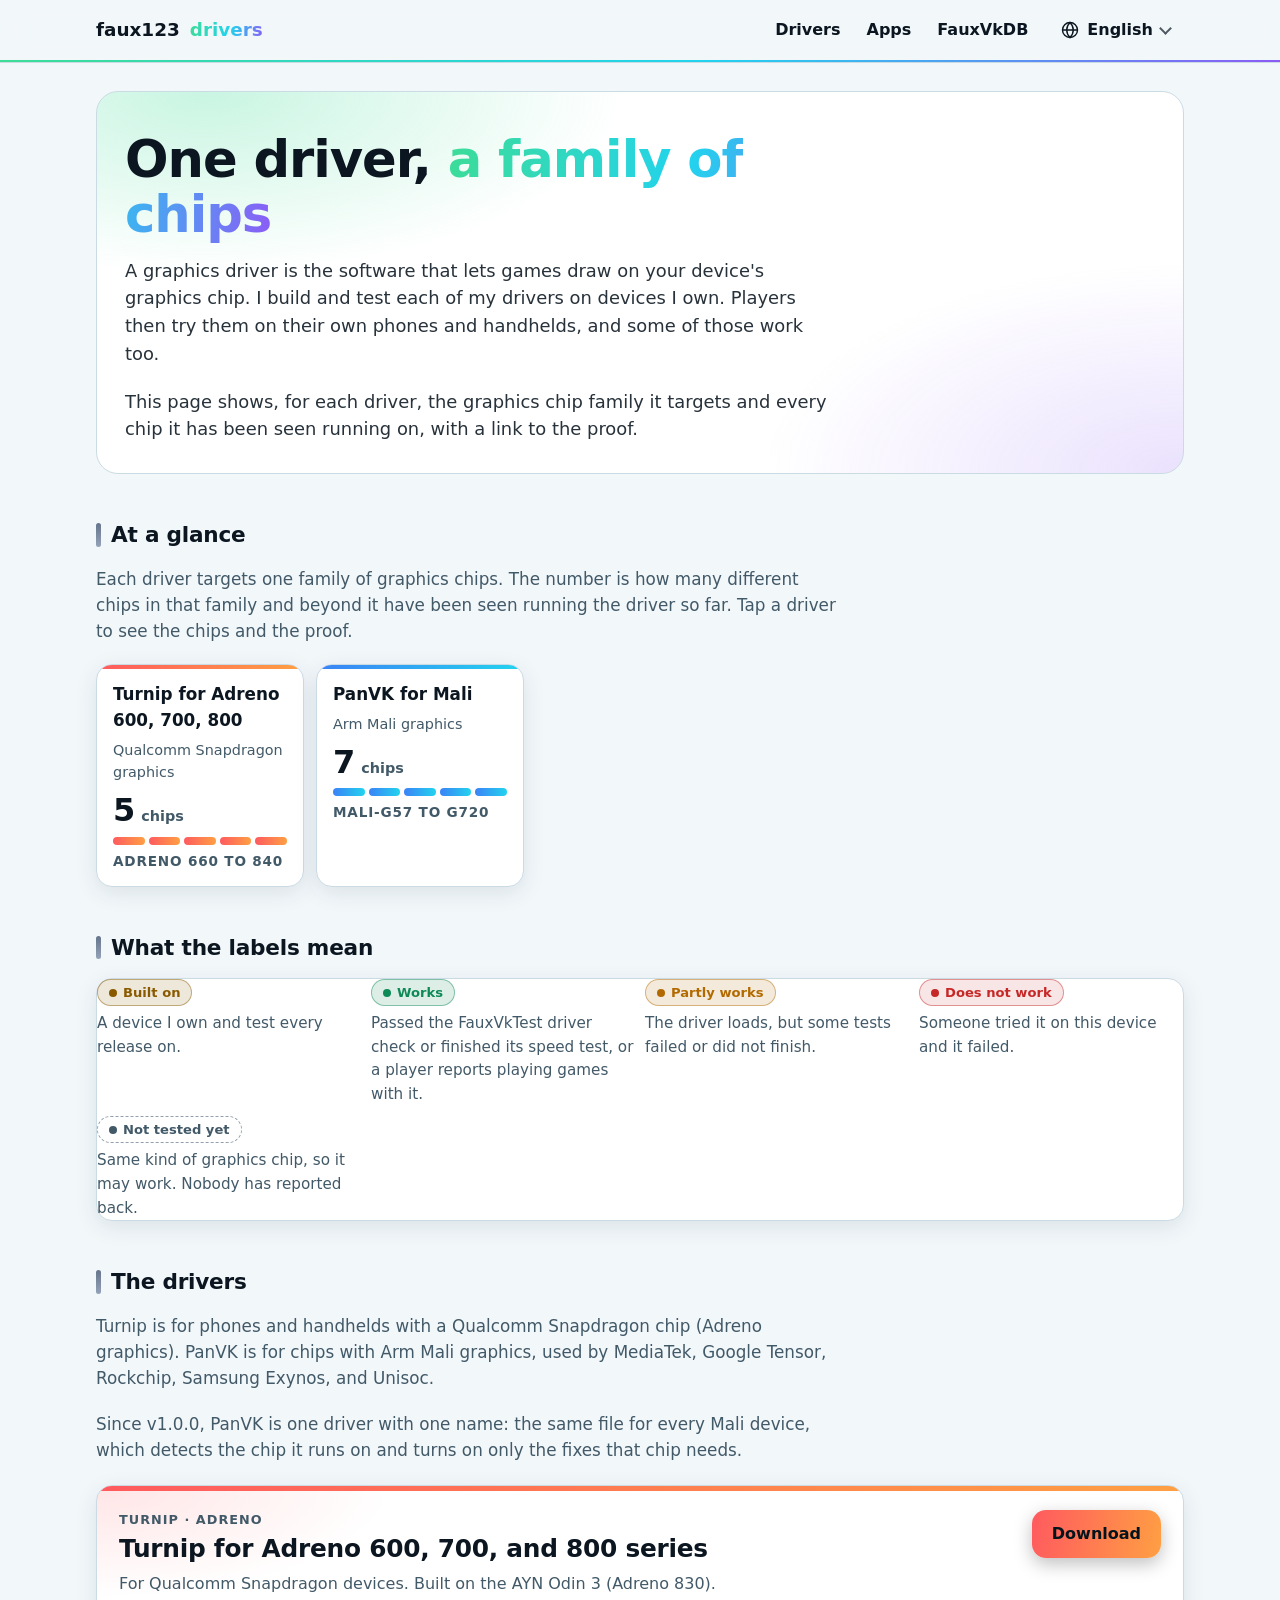
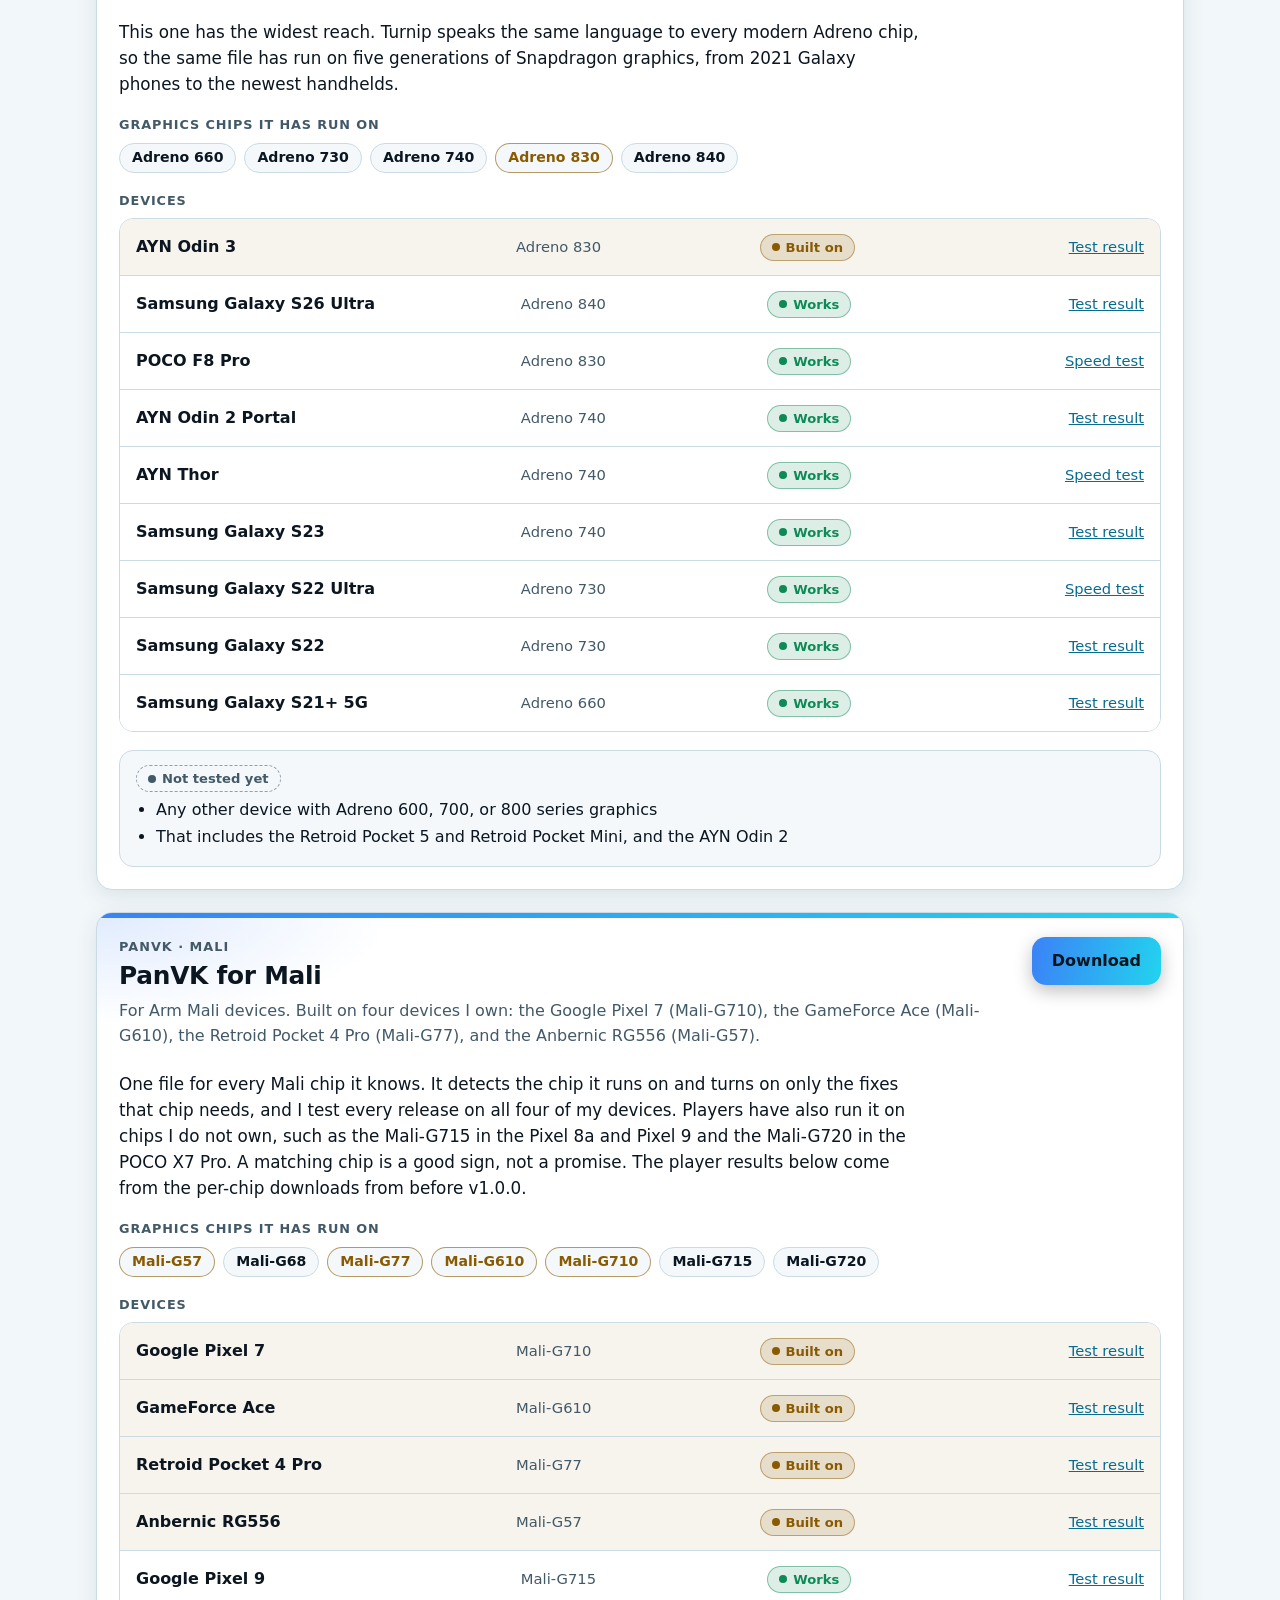
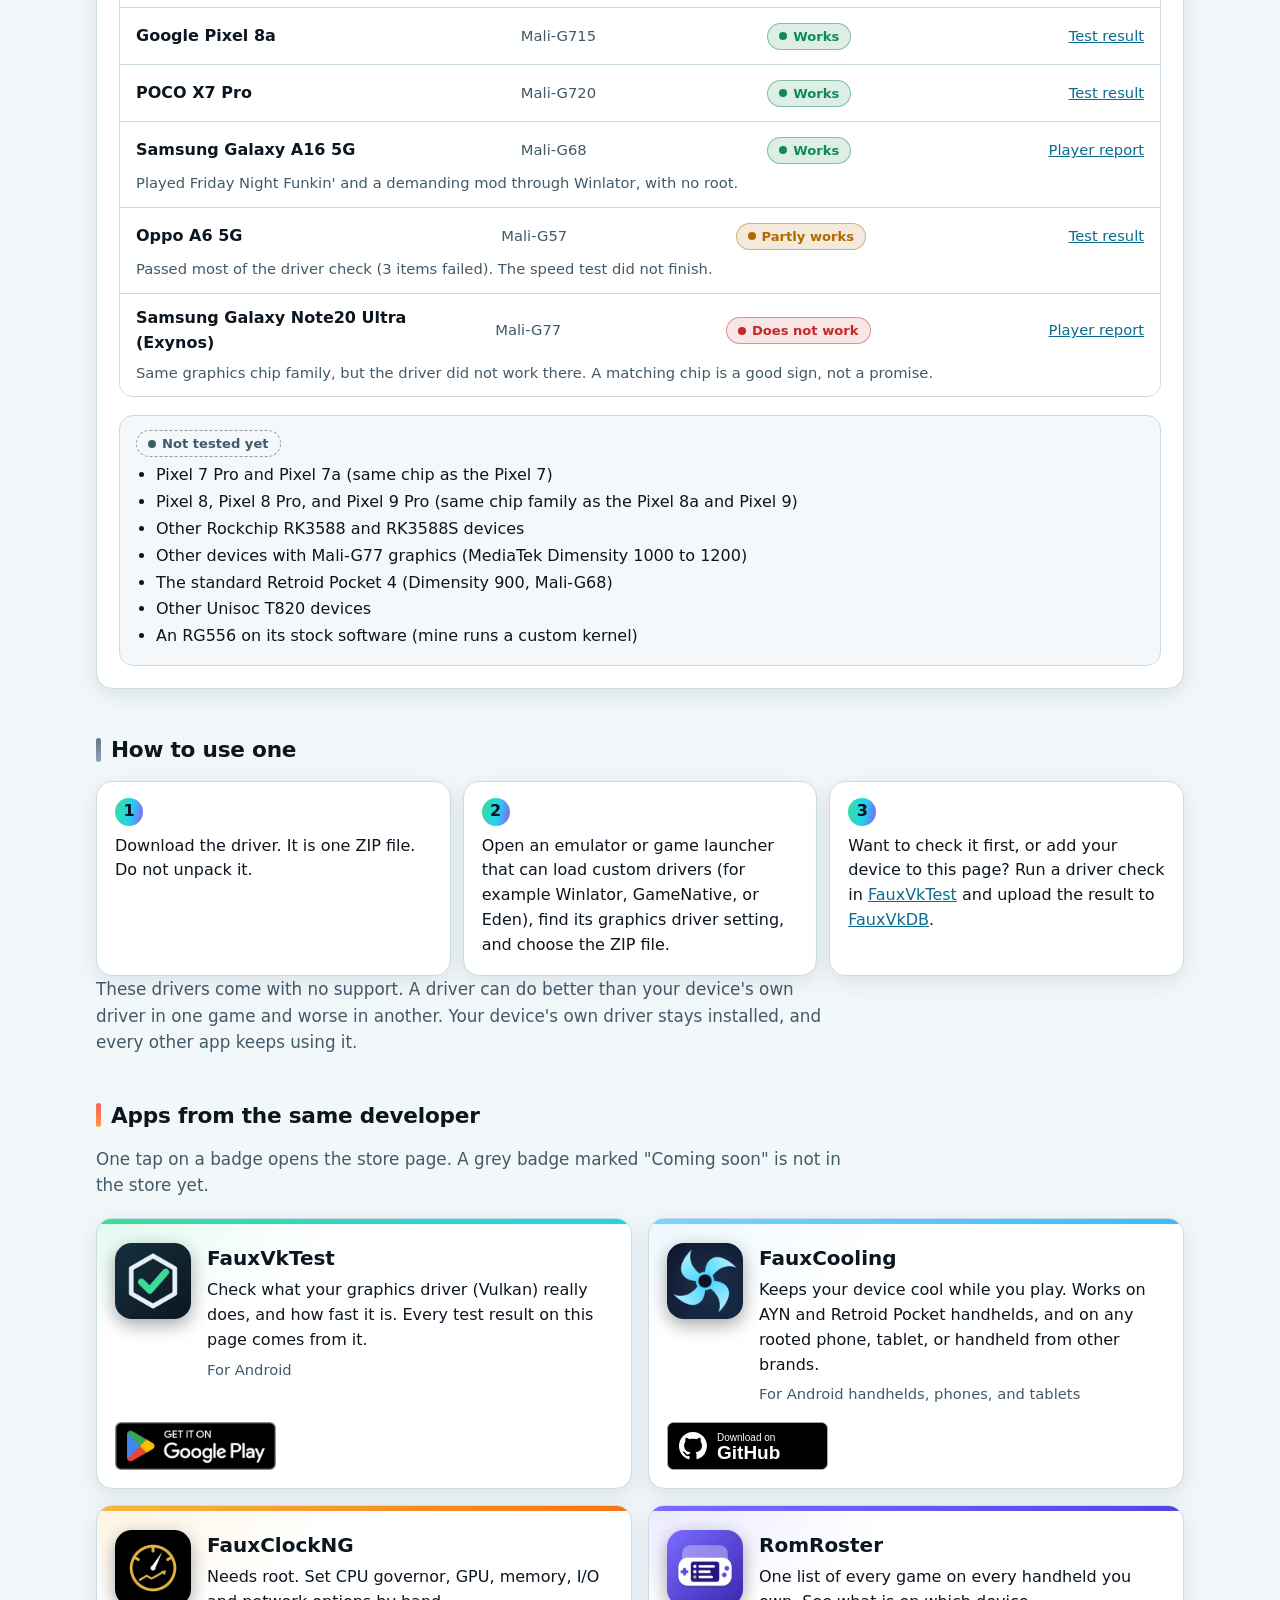
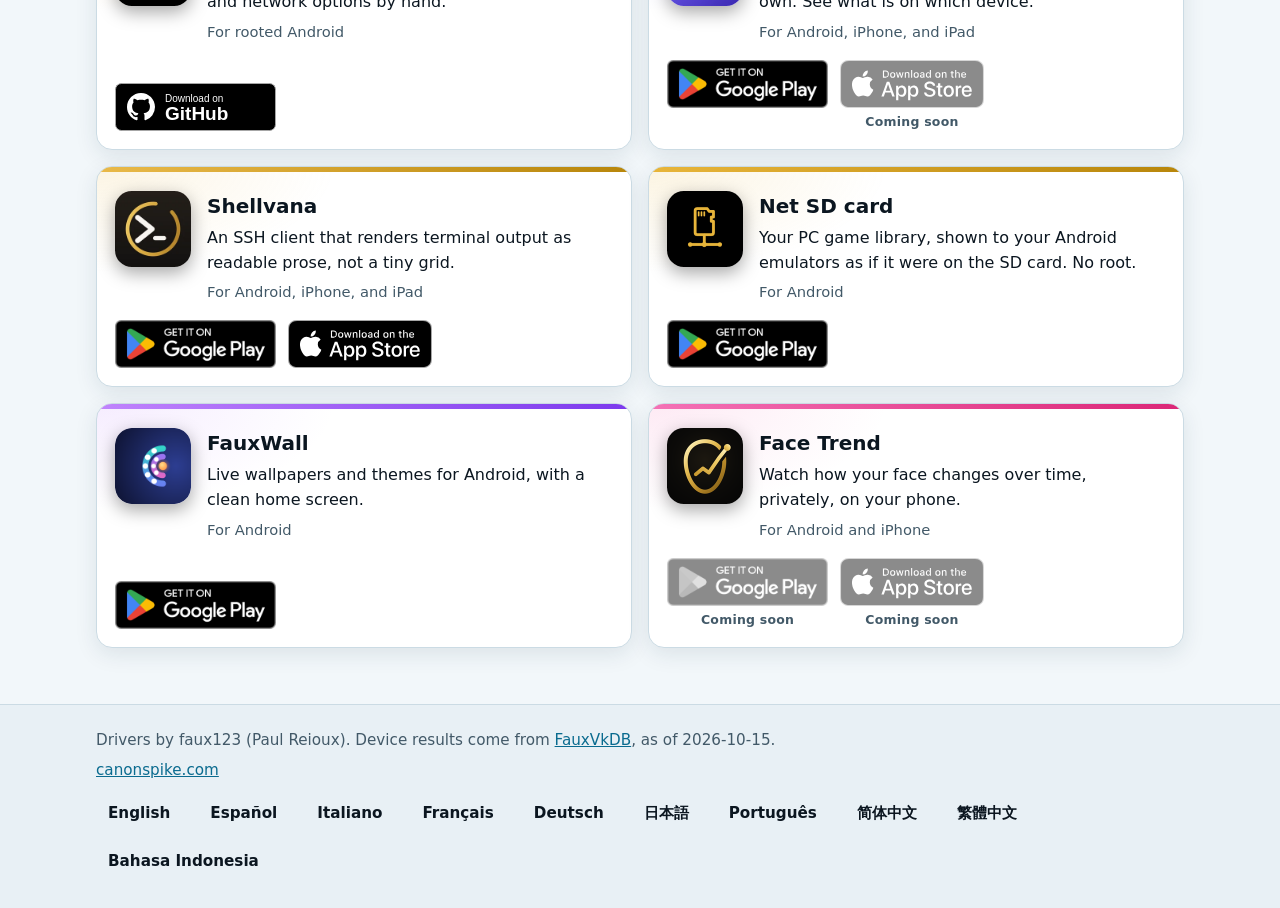
==== drivers/index.html @ 52f7a01d "drivers page: no version numbers in the page; tags come only from GitHub Paul asked for releases to " ====
<!doctype html>
<html lang="en">
<head>
<meta charset="utf-8">
<meta name="viewport" content="width=device-width, initial-scale=1">
<title>faux123 graphics drivers: which graphics chips each one runs on</title>
<meta name="description" content="Two custom Android graphics drivers by faux123 (Turnip for Adreno, PanVK for Mali). See which graphics chips each one targets, and every chip it has been seen running on.">
<meta name="theme-color" content="#0B1620">
<link rel="canonical" href="https://canonspike.com/drivers/">
<link rel="icon" href="/favicon.ico" sizes="48x48">
<link rel="icon" href="/images/favicon.svg" type="image/svg+xml">
<link rel="apple-touch-icon" href="/images/apple-touch-icon.png">
<link rel="stylesheet" href="/drivers/drivers.css">
<!-- i18n:alternates -->
<link rel="alternate" hreflang="en" href="https://canonspike.com/drivers/">
<link rel="alternate" hreflang="es" href="https://canonspike.com/drivers/es/">
<link rel="alternate" hreflang="it" href="https://canonspike.com/drivers/it/">
<link rel="alternate" hreflang="fr" href="https://canonspike.com/drivers/fr/">
<link rel="alternate" hreflang="de" href="https://canonspike.com/drivers/de/">
<link rel="alternate" hreflang="ja" href="https://canonspike.com/drivers/ja/">
<link rel="alternate" hreflang="pt-BR" href="https://canonspike.com/drivers/pt/">
<link rel="alternate" hreflang="zh-Hans" href="https://canonspike.com/drivers/zh-cn/">
<link rel="alternate" hreflang="zh-Hant" href="https://canonspike.com/drivers/zh-tw/">
<link rel="alternate" hreflang="id" href="https://canonspike.com/drivers/id/">
<link rel="alternate" hreflang="x-default" href="https://canonspike.com/drivers/">
<!-- /i18n:alternates -->
</head>
<body>
<header class="site"><div class="wrap">
<a class="brand" href="/drivers/">faux123 <b>drivers</b></a>
<nav aria-label="Main">
<a href="#drivers">Drivers</a>
<a href="#apps">Apps</a>
<a href="https://fauxvkdb.canonspike.com/">FauxVkDB</a>
</nav>
<!-- i18n:menu --><details class="langmenu" translate="no"><summary aria-label="Language: English"><svg viewBox="0 0 24 24" aria-hidden="true"><circle cx="12" cy="12" r="9"/><path d="M3 12h18M12 3c2.6 2.5 3.9 5.5 3.9 9s-1.3 6.5-3.9 9c-2.6-2.5-3.9-5.5-3.9-9s1.3-6.5 3.9-9z"/></svg><span lang="en">English</span></summary><ul><li><a href="/drivers/" hreflang="en" lang="en" aria-current="true">English</a></li><li><a href="/drivers/es/" hreflang="es" lang="es">Español</a></li><li><a href="/drivers/it/" hreflang="it" lang="it">Italiano</a></li><li><a href="/drivers/fr/" hreflang="fr" lang="fr">Français</a></li><li><a href="/drivers/de/" hreflang="de" lang="de">Deutsch</a></li><li><a href="/drivers/ja/" hreflang="ja" lang="ja">日本語</a></li><li><a href="/drivers/pt/" hreflang="pt-BR" lang="pt-BR">Português</a></li><li><a href="/drivers/zh-cn/" hreflang="zh-Hans" lang="zh-Hans">简体中文</a></li><li><a href="/drivers/zh-tw/" hreflang="zh-Hant" lang="zh-Hant">繁體中文</a></li><li><a href="/drivers/id/" hreflang="id" lang="id">Bahasa Indonesia</a></li></ul></details><!-- /i18n:menu --></div></header>

<main><div class="wrap">

<section class="hero">
<h1>One driver, <span class="grad">a family of chips</span></h1>
<p class="sub">A graphics driver is the software that lets games draw on your device's graphics chip. I build and test each of my drivers on devices I own. Players then try them on their own phones and handhelds, and some of those work too.</p>
<p class="sub">This page shows, for each driver, the graphics chip family it targets and every chip it has been seen running on, with a link to the proof.</p>
</section>

<h2 id="glance">At a glance</h2>
<p class="sub">Each driver targets one family of graphics chips. The number is how many different chips in that family and beyond it have been seen running the driver so far. Tap a driver to see the chips and the proof.</p>
<div class="glance">
<a class="card fam-adreno" href="#turnip"><span class="name">Turnip for Adreno 600, 700, 800</span><span class="home">Qualcomm Snapdragon graphics</span>
<span class="count">5<small>chips</small></span><span class="reach" aria-hidden="true"><i class="on"></i><i class="on"></i><i class="on"></i><i class="on"></i><i class="on"></i></span><span class="word">Adreno 660 to 840</span></a>
<a class="card fam-mali" href="#panvk"><span class="name">PanVK for Mali</span><span class="home">Arm Mali graphics</span>
<span class="count">7<small>chips</small></span><span class="reach" aria-hidden="true"><i class="on"></i><i class="on"></i><i class="on"></i><i class="on"></i><i class="on"></i></span><span class="word">Mali-G57 to G720</span></a>
</div>

<h2 id="badges">What the labels mean</h2>
<ul class="legend card">
<li><span class="badge b-home">Built on</span><p>A device I own and test every release on.</p></li>
<li><span class="badge b-ok">Works</span><p>Passed the FauxVkTest driver check or finished its speed test, or a player reports playing games with it.</p></li>
<li><span class="badge b-part">Partly works</span><p>The driver loads, but some tests failed or did not finish.</p></li>
<li><span class="badge b-no">Does not work</span><p>Someone tried it on this device and it failed.</p></li>
<li><span class="badge b-try">Not tested yet</span><p>Same kind of graphics chip, so it may work. Nobody has reported back.</p></li>
</ul>

<h2 id="drivers">The drivers</h2>
<p class="sub">Turnip is for phones and handhelds with a Qualcomm Snapdragon chip (Adreno graphics). PanVK is for chips with Arm Mali graphics, used by MediaTek, Google Tensor, Rockchip, Samsung Exynos, and Unisoc.</p>
<p class="sub">Since v1.0.0, PanVK is one driver with one name: the same file for every Mali device, which detects the chip it runs on and turns on only the fixes that chip needs.</p>

<!-- TURNIP -->
<article class="card driver fam-adreno" id="turnip">
<div class="dhead"><div class="who"><p class="kicker">Turnip · Adreno</p><h2>Turnip for Adreno 600, 700, and 800 series</h2>
<p>For Qualcomm Snapdragon devices. Built on the AYN Odin 3 (Adreno 830).</p></div>
<div class="get"><a class="btn" href="https://github.com/faux123/turnip-faux123-driver/releases" rel="noopener">Download</a><span class="ver" hidden>Latest public release <span class="tag" translate="no"></span></span></div></div>
<div class="dbody">
<p class="say">This one has the widest reach. Turnip speaks the same language to every modern Adreno chip, so the same file has run on five generations of Snapdragon graphics, from 2021 Galaxy phones to the newest handhelds.</p>
<div><p class="label">Graphics chips it has run on</p>
<div class="chips" translate="no"><span class="gpu">Adreno 660</span><span class="gpu">Adreno 730</span><span class="gpu">Adreno 740</span><span class="gpu home">Adreno 830</span><span class="gpu">Adreno 840</span></div></div>
<div><p class="label">Devices</p><ul class="devs">
<li class="is-home"><span class="dev" translate="no">AYN Odin 3</span><span class="chip-name" translate="no">Adreno 830</span><span class="badge b-home">Built on</span><span class="src"><a href="https://fauxvkdb.canonspike.com/report/4">Test result</a></span></li>
<li><span class="dev" translate="no">Samsung Galaxy S26 Ultra</span><span class="chip-name" translate="no">Adreno 840</span><span class="badge b-ok">Works</span><span class="src"><a href="https://fauxvkdb.canonspike.com/report/604">Test result</a></span></li>
<li><span class="dev" translate="no">POCO F8 Pro</span><span class="chip-name" translate="no">Adreno 830</span><span class="badge b-ok">Works</span><span class="src"><a href="https://fauxvkdb.canonspike.com/report/641">Speed test</a></span></li>
<li><span class="dev" translate="no">AYN Odin 2 Portal</span><span class="chip-name" translate="no">Adreno 740</span><span class="badge b-ok">Works</span><span class="src"><a href="https://fauxvkdb.canonspike.com/report/235">Test result</a></span></li>
<li><span class="dev" translate="no">AYN Thor</span><span class="chip-name" translate="no">Adreno 740</span><span class="badge b-ok">Works</span><span class="src"><a href="https://fauxvkdb.canonspike.com/report/102">Speed test</a></span></li>
<li><span class="dev" translate="no">Samsung Galaxy S23</span><span class="chip-name" translate="no">Adreno 740</span><span class="badge b-ok">Works</span><span class="src"><a href="https://fauxvkdb.canonspike.com/report/32">Test result</a></span></li>
<li><span class="dev" translate="no">Samsung Galaxy S22 Ultra</span><span class="chip-name" translate="no">Adreno 730</span><span class="badge b-ok">Works</span><span class="src"><a href="https://fauxvkdb.canonspike.com/report/459">Speed test</a></span></li>
<li><span class="dev" translate="no">Samsung Galaxy S22</span><span class="chip-name" translate="no">Adreno 730</span><span class="badge b-ok">Works</span><span class="src"><a href="https://fauxvkdb.canonspike.com/report/47">Test result</a></span></li>
<li><span class="dev" translate="no">Samsung Galaxy S21+ 5G</span><span class="chip-name" translate="no">Adreno 660</span><span class="badge b-ok">Works</span><span class="src"><a href="https://fauxvkdb.canonspike.com/report/30">Test result</a></span></li>
</ul></div>
<div class="try"><div><span class="badge b-try">Not tested yet</span><ul><li>Any other device with Adreno 600, 700, or 800 series graphics</li><li>That includes the Retroid Pocket 5 and Retroid Pocket Mini, and the AYN Odin 2</li></ul></div></div>
</div></article>

<!-- PANVK -->
<article class="card driver fam-mali" id="panvk"><span id="pixel7"></span><span id="ace"></span><span id="rp4pro"></span><span id="rg556"></span>
<div class="dhead"><div class="who"><p class="kicker">PanVK · Mali</p><h2>PanVK for Mali</h2>
<p>For Arm Mali devices. Built on four devices I own: the Google Pixel 7 (Mali-G710), the GameForce Ace (Mali-G610), the Retroid Pocket 4 Pro (Mali-G77), and the Anbernic RG556 (Mali-G57).</p></div>
<div class="get"><a class="btn" href="https://github.com/faux123/panvk-faux123-driver-ace/releases" rel="noopener">Download</a><span class="ver" hidden>Latest public release <span class="tag" translate="no"></span></span></div></div>
<div class="dbody">
<p class="say">One file for every Mali chip it knows. It detects the chip it runs on and turns on only the fixes that chip needs, and I test every release on all four of my devices. Players have also run it on chips I do not own, such as the Mali-G715 in the Pixel 8a and Pixel 9 and the Mali-G720 in the POCO X7 Pro. A matching chip is a good sign, not a promise. The player results below come from the per-chip downloads from before v1.0.0.</p>
<div><p class="label">Graphics chips it has run on</p>
<div class="chips" translate="no"><span class="gpu home">Mali-G57</span><span class="gpu">Mali-G68</span><span class="gpu home">Mali-G77</span><span class="gpu home">Mali-G610</span><span class="gpu home">Mali-G710</span><span class="gpu">Mali-G715</span><span class="gpu">Mali-G720</span></div></div>
<div><p class="label">Devices</p><ul class="devs">
<li class="is-home"><span class="dev" translate="no">Google Pixel 7</span><span class="chip-name" translate="no">Mali-G710</span><span class="badge b-home">Built on</span><span class="src"><a href="https://fauxvkdb.canonspike.com/report/1060">Test result</a></span></li>
<li class="is-home"><span class="dev" translate="no">GameForce Ace</span><span class="chip-name" translate="no">Mali-G610</span><span class="badge b-home">Built on</span><span class="src"><a href="https://fauxvkdb.canonspike.com/report/1059">Test result</a></span></li>
<li class="is-home"><span class="dev" translate="no">Retroid Pocket 4 Pro</span><span class="chip-name" translate="no">Mali-G77</span><span class="badge b-home">Built on</span><span class="src"><a href="https://fauxvkdb.canonspike.com/report/1061">Test result</a></span></li>
<li class="is-home"><span class="dev" translate="no">Anbernic RG556</span><span class="chip-name" translate="no">Mali-G57</span><span class="badge b-home">Built on</span><span class="src"><a href="https://fauxvkdb.canonspike.com/report/1062">Test result</a></span></li>
<li><span class="dev" translate="no">Google Pixel 9</span><span class="chip-name" translate="no">Mali-G715</span><span class="badge b-ok">Works</span><span class="src"><a href="https://fauxvkdb.canonspike.com/report/744">Test result</a></span></li>
<li><span class="dev" translate="no">Google Pixel 8a</span><span class="chip-name" translate="no">Mali-G715</span><span class="badge b-ok">Works</span><span class="src"><a href="https://fauxvkdb.canonspike.com/report/560">Test result</a></span></li>
<li><span class="dev" translate="no">POCO X7 Pro</span><span class="chip-name" translate="no">Mali-G720</span><span class="badge b-ok">Works</span><span class="src"><a href="https://fauxvkdb.canonspike.com/report/227">Test result</a></span></li>
<li><span class="dev" translate="no">Samsung Galaxy A16 5G</span><span class="chip-name" translate="no">Mali-G68</span><span class="badge b-ok">Works</span><span class="src"><a href="https://github.com/faux123/panvk-faux123-driver-rg556/issues/1" rel="noopener">Player report</a></span>
<p class="note">Played Friday Night Funkin' and a demanding mod through Winlator, with no root.</p></li>
<li><span class="dev" translate="no">Oppo A6 5G</span><span class="chip-name" translate="no">Mali-G57</span><span class="badge b-part">Partly works</span><span class="src"><a href="https://fauxvkdb.canonspike.com/report/542">Test result</a></span>
<p class="note">Passed most of the driver check (3 items failed). The speed test did not finish.</p></li>
<li><span class="dev" translate="no">Samsung Galaxy Note20 Ultra (Exynos)</span><span class="chip-name" translate="no">Mali-G77</span><span class="badge b-no">Does not work</span><span class="src"><a href="https://www.reddit.com/r/EmulationOnAndroid/comments/1wznv0c/mali_custom_drivers_for_rp4_pro_rg556_and/pefm2ov/" rel="noopener">Player report</a></span>
<p class="note">Same graphics chip family, but the driver did not work there. A matching chip is a good sign, not a promise.</p></li>
</ul></div>
<div class="try"><div><span class="badge b-try">Not tested yet</span><ul><li>Pixel 7 Pro and Pixel 7a (same chip as the Pixel 7)</li><li>Pixel 8, Pixel 8 Pro, and Pixel 9 Pro (same chip family as the Pixel 8a and Pixel 9)</li><li>Other Rockchip RK3588 and RK3588S devices</li><li>Other devices with Mali-G77 graphics (MediaTek Dimensity 1000 to 1200)</li><li>The standard Retroid Pocket 4 (Dimensity 900, Mali-G68)</li><li>Other Unisoc T820 devices</li><li>An RG556 on its stock software (mine runs a custom kernel)</li></ul></div></div>
</div></article>

<h2 id="how">How to use one</h2>
<ol class="steps">
<li class="card"><p>Download the driver. It is one ZIP file. Do not unpack it.</p></li>
<li class="card"><p>Open an emulator or game launcher that can load custom drivers (for example Winlator, GameNative, or Eden), find its graphics driver setting, and choose the ZIP file.</p></li>
<li class="card"><p>Want to check it first, or add your device to this page? Run a driver check in <a href="https://play.google.com/store/apps/details?id=com.faux.vktest" rel="noopener">FauxVkTest</a> and upload the result to <a href="https://fauxvkdb.canonspike.com/">FauxVkDB</a>.</p></li>
</ol>
<p class="sub">These drivers come with no support. A driver can do better than your device's own driver in one game and worse in another. Your device's own driver stays installed, and every other app keeps using it.</p>

<section id="apps" class="fam-adreno">
<h2>Apps from the same developer</h2>
<p class="sub">One tap on a badge opens the store page. A grey badge marked "Coming soon" is not in the store yet.</p>
<div class="grid appgrid">
<div class="card appcard acc-vktest">
<a class="appicon" href="https://play.google.com/store/apps/details?id=com.faux.vktest" rel="noopener"><img src="/drivers/img/fauxvktest.webp" width="76" height="76" alt="FauxVkTest on Google Play" loading="lazy"></a>
<div class="appbody"><h3><a class="cardlink" href="https://fauxvkdb.canonspike.com/" rel="noopener">FauxVkTest</a></h3><p>Check what your graphics driver (Vulkan) really does, and how fast it is. Every test result on this page comes from it.</p><p class="meta">For Android</p></div>
<p class="appstores"><a href="https://play.google.com/store/apps/details?id=com.faux.vktest" rel="noopener"><img src="/drivers/img/google-play.webp" width="161" height="48" alt="Get it on Google Play: FauxVkTest" loading="lazy"></a></p>
</div>
<div class="card appcard acc-cooling">
<a class="appicon" href="https://github.com/faux123/fauxcooling-public/releases/latest" rel="noopener"><img src="/drivers/img/fauxcooling.webp" width="76" height="76" alt="FauxCooling on GitHub" loading="lazy"></a>
<div class="appbody"><h3><a class="cardlink" href="https://fauxcooling.canonspike.com/" rel="noopener">FauxCooling</a></h3><p>Keeps your device cool while you play. Works on AYN and Retroid Pocket handhelds, and on any rooted phone, tablet, or handheld from other brands.</p><p class="meta">For Android handhelds, phones, and tablets</p></div>
<p class="appstores"><a href="https://github.com/faux123/fauxcooling-public/releases/latest" rel="noopener"><img src="/drivers/img/github.svg" width="161" height="48" alt="Download on GitHub: FauxCooling" loading="lazy"></a></p>
</div>
<div class="card appcard acc-clock">
<a class="appicon" href="https://github.com/faux123/fauxclock-public/releases/latest" rel="noopener"><img src="/drivers/img/fauxclockng.webp" width="76" height="76" alt="FauxClockNG on GitHub" loading="lazy"></a>
<div class="appbody"><h3><a class="cardlink" href="https://fauxclockng.canonspike.com/" rel="noopener">FauxClockNG</a></h3><p>Needs root. Set CPU governor, GPU, memory, I/O and network options by hand.</p><p class="meta">For rooted Android</p></div>
<p class="appstores"><a href="https://github.com/faux123/fauxclock-public/releases/latest" rel="noopener"><img src="/drivers/img/github.svg" width="161" height="48" alt="Download on GitHub: FauxClockNG" loading="lazy"></a></p>
</div>
<div class="card appcard acc-roster">
<span class="appicon"><img src="/drivers/img/romroster.webp" width="76" height="76" alt="" loading="lazy"></span>
<div class="appbody"><h3><a class="cardlink" href="https://romroster.canonspike.com/" rel="noopener">RomRoster</a></h3><p>One list of every game on every handheld you own. See what is on which device.</p><p class="meta">For Android, iPhone, and iPad</p></div>
<p class="appstores"><a href="https://play.google.com/store/apps/details?id=com.faux123.romroster" rel="noopener"><img src="/drivers/img/google-play.webp" width="161" height="48" alt="Get it on Google Play: RomRoster" loading="lazy"></a><span class="soonbadge"><img src="/drivers/img/app-store.svg" width="144" height="48" alt="Coming soon to the App Store: RomRoster" loading="lazy"><span>Coming soon</span></span></p>
</div>
<div class="card appcard acc-shell">
<span class="appicon"><img src="/drivers/img/shellvana.webp" width="76" height="76" alt="" loading="lazy"></span>
<div class="appbody"><h3><a class="cardlink" href="https://shellvana.com/" rel="noopener">Shellvana</a></h3><p>An SSH client that renders terminal output as readable prose, not a tiny grid.</p><p class="meta">For Android, iPhone, and iPad</p></div>
<p class="appstores"><a href="https://play.google.com/store/apps/details?id=com.faux123.shellvana" rel="noopener"><img src="/drivers/img/google-play.webp" width="161" height="48" alt="Get it on Google Play: Shellvana" loading="lazy"></a><a href="https://apps.apple.com/app/shellvana/id6803716803" rel="noopener"><img src="/drivers/img/app-store.svg" width="144" height="48" alt="Download on the App Store: Shellvana" loading="lazy"></a></p>
</div>
<div class="card appcard acc-netsd">
<a class="appicon" href="https://play.google.com/store/apps/details?id=com.faux.netsd" rel="noopener"><img src="/drivers/img/netsd.png" width="76" height="76" alt="Net SD card on Google Play" loading="lazy"></a>
<div class="appbody"><h3><a class="cardlink" href="https://netsd.canonspike.com/" rel="noopener">Net SD card</a></h3><p>Your PC game library, shown to your Android emulators as if it were on the SD card. No root.</p><p class="meta">For Android</p></div>
<p class="appstores"><a href="https://play.google.com/store/apps/details?id=com.faux.netsd" rel="noopener"><img src="/drivers/img/google-play.webp" width="161" height="48" alt="Get it on Google Play: Net SD card" loading="lazy"></a></p>
</div>
<div class="card appcard acc-wall">
<a class="appicon" href="https://play.google.com/store/apps/details?id=com.faux.fauxwall" rel="noopener"><img src="/drivers/img/fauxwall.png" width="76" height="76" alt="FauxWall on Google Play" loading="lazy"></a>
<div class="appbody"><h3><a class="cardlink" href="https://fauxwall.canonspike.com/" rel="noopener">FauxWall</a></h3><p>Live wallpapers and themes for Android, with a clean home screen.</p><p class="meta">For Android</p></div>
<p class="appstores"><a href="https://play.google.com/store/apps/details?id=com.faux.fauxwall" rel="noopener"><img src="/drivers/img/google-play.webp" width="161" height="48" alt="Get it on Google Play: FauxWall" loading="lazy"></a></p>
</div>
<div class="card appcard acc-face">
<span class="appicon"><img src="/drivers/img/facetrend.png" width="76" height="76" alt="" loading="lazy"></span>
<div class="appbody"><h3>Face Trend</h3><p>Watch how your face changes over time, privately, on your phone.</p><p class="meta">For Android and iPhone</p></div>
<p class="appstores"><span class="soonbadge"><img src="/drivers/img/google-play.webp" width="161" height="48" alt="Coming soon to Google Play: Face Trend" loading="lazy"><span>Coming soon</span></span><span class="soonbadge"><img src="/drivers/img/app-store.svg" width="144" height="48" alt="Coming soon to the App Store: Face Trend" loading="lazy"><span>Coming soon</span></span></p>
</div></div>
</section>

</div></main>

<footer class="site"><div class="wrap">
<p>Drivers by faux123 (Paul Reioux). Device results come from <a href="https://fauxvkdb.canonspike.com/">FauxVkDB</a>, as of 2026-10-15.</p>
<p><a href="/">canonspike.com</a></p>
<!-- i18n:languages --><nav class="langs" translate="no" aria-label="Languages"><a href="/drivers/" lang="en" aria-current="true">English</a><a href="/drivers/es/" lang="es">Español</a><a href="/drivers/it/" lang="it">Italiano</a><a href="/drivers/fr/" lang="fr">Français</a><a href="/drivers/de/" lang="de">Deutsch</a><a href="/drivers/ja/" lang="ja">日本語</a><a href="/drivers/pt/" lang="pt-BR">Português</a><a href="/drivers/zh-cn/" lang="zh-Hans">简体中文</a><a href="/drivers/zh-tw/" lang="zh-Hant">繁體中文</a><a href="/drivers/id/" lang="id">Bahasa Indonesia</a></nav><!-- /i18n:languages --></div></footer>
<script src="/drivers/releases.js" defer></script>
</body>
</html>
---- drivers/drivers.css ----
/* Driver range page. Colors, cards, headings, and app cards follow FauxVkDB's site.css
   (fauxvkdb app/static/site.css) so the two sites read as one family.
   The site CSP has no 'unsafe-inline', so per-card accents are classes, never style attributes. */
:root{color-scheme:dark;
--bg:#0B1620;--bg2:#0F1E2B;--card:#13242F;--card2:#192E3C;--line:#26414f;--text:#EAF3F7;--muted:#A3B8C4;--link:#4FE3A6;
--g1:#3DDC97;--g2:#22D3EE;--g3:#8B5CF6;--grad:linear-gradient(100deg,#3DDC97,#22D3EE 55%,#8B5CF6);--on-grad:#04141c;
--ok:#3DDC97;--part:#FFB938;--no:#FF6B6B;--none:#6F8796;--gold:#FFC93C;
--shadow:0 8px 28px rgba(0,0,0,.35);
--hero-a:rgba(61,220,151,.16);--hero-b:rgba(139,92,246,.20);
--sans:system-ui,-apple-system,"Segoe UI",Roboto,sans-serif;
--a1:#64748B;--a2:#94A3B8}
@media (prefers-color-scheme:light){:root{color-scheme:light;
--bg:#F2F7FA;--bg2:#E8F0F5;--card:#FFFFFF;--card2:#F4F8FB;--line:#cbdbe4;--text:#0B1620;--muted:#425968;--link:#0A6B8F;
--ok:#0E8A57;--part:#B26A00;--no:#C62828;--none:#64798A;--gold:#8A5A00;
--shadow:0 6px 22px rgba(20,50,70,.10);--hero-a:rgba(61,220,151,.28);--hero-b:rgba(139,92,246,.18)}}
.fam-adreno{--a1:#FF5A5F;--a2:#FF9F43}.fam-mali{--a1:#3B82F6;--a2:#22D3EE}
.acc-vktest{--a1:#3DDC97;--a2:#22D3EE}.acc-cooling{--a1:#7DD3FC;--a2:#38BDF8}.acc-clock{--a1:#F5B83D;--a2:#F97316}
.acc-roster{--a1:#7C6CFF;--a2:#4F46E5}.acc-shell{--a1:#E9B949;--a2:#B8860B}
.acc-netsd{--a1:#E8B53A;--a2:#B8860B}.acc-wall{--a1:#C084FC;--a2:#7C3AED}.acc-face{--a1:#F472B6;--a2:#DB2777}

*{box-sizing:border-box}
html{-webkit-text-size-adjust:100%;scroll-behavior:smooth}
body{margin:0;background:var(--bg);color:var(--text);font:16px/1.55 var(--sans);overflow-wrap:anywhere;min-height:100vh;display:flex;flex-direction:column}
main{flex:1;padding:28px 0 56px}
a{color:var(--link)}
:focus-visible{outline:3px solid var(--g2);outline-offset:2px;border-radius:6px}
.wrap{max-width:1120px;margin:0 auto;padding:0 16px}

header.site{position:sticky;top:0;z-index:10;background:color-mix(in srgb,var(--bg) 85%,transparent);backdrop-filter:blur(10px);border-bottom:1px solid var(--line)}
header.site::after{content:"";display:block;height:2px;background:var(--grad)}
header.site .wrap{display:flex;flex-wrap:wrap;align-items:center;gap:0 8px;min-height:60px}
header.site a{white-space:nowrap;overflow-wrap:normal}
.brand{display:flex;align-items:center;gap:10px;font-weight:800;font-size:1.15rem;color:var(--text);text-decoration:none;margin-right:auto;min-height:44px}
.brand b{background:var(--grad);-webkit-background-clip:text;background-clip:text;color:transparent}
nav{display:flex;gap:2px}
nav a{color:var(--text);text-decoration:none;padding:0 12px;display:inline-flex;align-items:center;min-height:44px;border-radius:999px;font-weight:600}
nav a:hover{background:var(--card2)}
footer.site{border-top:1px solid var(--line);color:var(--muted);padding:24px 0;font-size:.95rem;background:var(--bg2)}
footer.site p{margin:0 0 6px}

h1{font-size:2rem;line-height:1.2;margin:0 0 8px;letter-spacing:-.02em}
h2{font-size:1.35rem;margin:44px 0 14px;letter-spacing:-.01em;display:flex;align-items:center;gap:10px;scroll-margin-top:110px}
[id]{scroll-margin-top:110px}
h2::before{content:"";width:5px;height:1.1em;border-radius:3px;flex:none;background:linear-gradient(var(--a1,var(--g1)),var(--a2,var(--g2)))}
h3{font-size:1.1rem;margin:0 0 6px}
.sub{color:var(--muted);margin:0 0 20px;font-size:1.05rem;max-width:70ch}
.card{background:var(--card);border:1px solid var(--line);border-radius:16px;padding:18px;min-width:0;box-shadow:var(--shadow);position:relative}
.grid{display:grid;gap:16px;grid-template-columns:repeat(auto-fill,minmax(min(100%,290px),1fr))}
.grid>*{min-width:0}

/* hero */
.hero{position:relative;border-radius:22px;padding:40px 28px 30px;margin-bottom:10px;overflow:hidden;border:1px solid var(--line);
background:radial-gradient(600px 260px at 10% 0%,var(--hero-a),transparent 70%),radial-gradient(600px 300px at 100% 100%,var(--hero-b),transparent 70%),var(--card)}
.hero h1{font-size:clamp(2rem,6vw,3.2rem);line-height:1.08;font-weight:800;margin:0 0 14px;max-width:20ch}
.grad{background:var(--grad);-webkit-background-clip:text;background-clip:text;color:transparent}
.hero .sub{color:var(--text);opacity:.88;font-size:1.12rem;max-width:62ch}
.hero .sub:last-child{margin-bottom:0}

/* status badges */
.badge{display:inline-flex;align-items:center;gap:6px;padding:2px 11px;border-radius:999px;font:700 .82rem/1.6 var(--sans);white-space:nowrap;border:1px solid}
.badge::before{content:"";width:8px;height:8px;border-radius:50%;background:currentColor;flex:none}
.b-home{color:var(--gold);background:color-mix(in srgb,var(--gold) 14%,transparent);border-color:color-mix(in srgb,var(--gold) 45%,transparent)}
.b-ok{color:var(--ok);background:color-mix(in srgb,var(--ok) 14%,transparent);border-color:color-mix(in srgb,var(--ok) 45%,transparent)}
.b-part{color:var(--part);background:color-mix(in srgb,var(--part) 14%,transparent);border-color:color-mix(in srgb,var(--part) 45%,transparent)}
.b-try{color:var(--muted);background:transparent;border-style:dashed;border-color:color-mix(in srgb,var(--none) 70%,transparent)}
.b-no{color:var(--no);background:color-mix(in srgb,var(--no) 12%,transparent);border-color:color-mix(in srgb,var(--no) 45%,transparent)}
.legend{display:grid;gap:10px;grid-template-columns:repeat(auto-fit,minmax(min(100%,230px),1fr));margin:0;padding:0;list-style:none}
.legend li{display:flex;flex-direction:column;align-items:flex-start;gap:6px}
.legend p{margin:0;color:var(--muted);font-size:.95rem}

/* at a glance */
.glance{display:grid;gap:12px;grid-template-columns:repeat(auto-fill,minmax(min(100%,200px),1fr))}
.glance a{display:flex;flex-direction:column;gap:6px;text-decoration:none;color:var(--text);padding:16px 16px 14px;overflow:hidden;transition:transform .15s,border-color .15s}
.glance a::before{content:"";position:absolute;left:0;right:0;top:0;height:4px;background:linear-gradient(90deg,var(--a1),var(--a2))}
.glance a:hover{transform:translateY(-2px);border-color:var(--a1)}
.glance .name{font-weight:800;font-size:1.05rem}
.glance .home{color:var(--muted);font-size:.9rem}
.glance .count{font-size:2rem;font-weight:800;line-height:1.1;margin-top:4px}
.glance .count small{font-size:.9rem;font-weight:600;color:var(--muted);margin-left:6px}
.reach{display:flex;gap:4px;margin-top:2px}
.reach i{flex:1;height:8px;border-radius:4px;background:color-mix(in srgb,var(--none) 30%,transparent)}
.reach i.on{background:linear-gradient(90deg,var(--a1),var(--a2))}
.glance .word{font-size:.85rem;font-weight:700;color:var(--muted);text-transform:uppercase;letter-spacing:.06em}

/* one driver */
.driver{margin-top:22px;padding:0;overflow:hidden}
.driver::before{content:"";position:absolute;left:0;right:0;top:0;height:5px;background:linear-gradient(90deg,var(--a1),var(--a2))}
.dhead{display:flex;flex-wrap:wrap;align-items:flex-start;gap:14px 20px;padding:24px 22px 18px;
background:radial-gradient(420px 160px at 0 0,color-mix(in srgb,var(--a1) 16%,transparent),transparent 70%)}
.dhead .who{flex:1 1 320px;min-width:0}
.dhead h2{margin:0 0 4px;font-size:1.55rem}
.dhead h2::before{display:none}
.kicker{font-size:.8rem;font-weight:800;text-transform:uppercase;letter-spacing:.08em;color:var(--a1);margin:0 0 4px}
.dhead p{margin:0;color:var(--muted)}
.dhead .get{display:flex;flex-direction:column;align-items:flex-end;gap:6px}
.btn{min-height:48px;padding:0 20px;border-radius:14px;border:0;background:linear-gradient(100deg,var(--a1),var(--a2));color:#04141c;font:700 1rem var(--sans);display:inline-flex;align-items:center;justify-content:center;gap:8px;text-decoration:none;box-shadow:0 6px 18px rgba(0,0,0,.25);transition:transform .15s,filter .15s;white-space:nowrap}
.btn:hover{transform:translateY(-1px);filter:brightness(1.08)}
.ver{color:var(--muted);font-size:.85rem}
/* The release line waits for releases.js; keep its space so the header does not move when it appears. */
.ver[hidden]{display:block;visibility:hidden}
.dbody{padding:4px 22px 22px;display:grid;gap:18px}
.say{margin:0;font-size:1.05rem;max-width:75ch}
.chips{display:flex;flex-wrap:wrap;gap:8px}
.gpu{display:inline-flex;align-items:center;padding:3px 12px;border-radius:999px;font-weight:700;font-size:.88rem;background:var(--card2);border:1px solid var(--line)}
.gpu.home{border-color:color-mix(in srgb,var(--gold) 60%,transparent);color:var(--gold)}
.label{font-size:.8rem;font-weight:800;text-transform:uppercase;letter-spacing:.07em;color:var(--muted);margin:0 0 8px}

/* device list: rows on desktop, stacked cards on phones */
.devs{list-style:none;margin:0;padding:0;border:1px solid var(--line);border-radius:14px;overflow:hidden}
.devs li{display:grid;grid-template-columns:minmax(0,1.6fr) minmax(0,1fr) auto minmax(0,1.2fr);gap:6px 16px;align-items:center;padding:12px 16px;border-top:1px solid var(--line);background:var(--card)}
.devs li:first-child{border-top:0}
.devs li.is-home{background:color-mix(in srgb,var(--gold) 7%,var(--card))}
.dev{font-weight:700}
.chip-name{color:var(--muted);font-size:.92rem}
.src{font-size:.92rem;justify-self:end;text-align:right}
.src a{display:inline-flex;align-items:center;min-height:32px}
.src span{color:var(--muted)}
.note{grid-column:1/-1;margin:0;color:var(--muted);font-size:.92rem}
@media (max-width:720px){
  .devs li{grid-template-columns:minmax(0,1fr) auto;padding:12px 14px}
  .chip-name{grid-column:1;grid-row:2}
  .devs .badge{grid-column:2;grid-row:1}
  .src{grid-column:2;grid-row:2;justify-self:end}
  .dhead{padding:22px 16px 16px}.dbody{padding:4px 16px 18px}
  .dhead .get{align-items:flex-start}
}
.empty{margin:0;padding:14px 16px;border:1px dashed var(--line);border-radius:14px;color:var(--muted)}
.try{display:grid;gap:12px;grid-template-columns:repeat(auto-fit,minmax(min(100%,300px),1fr))}
.try>div{border-radius:14px;padding:14px 16px;background:var(--card2);border:1px solid var(--line)}
.try ul{margin:6px 0 0;padding-left:20px}.try li{margin:2px 0}
.try .warn{border-color:color-mix(in srgb,var(--no) 45%,var(--line));background:color-mix(in srgb,var(--no) 7%,var(--card2))}

/* how to */
.steps{counter-reset:s;list-style:none;margin:0;padding:0;display:grid;gap:12px;grid-template-columns:repeat(auto-fit,minmax(min(100%,250px),1fr))}
.steps li{counter-increment:s;padding-top:52px}
.steps li::before{content:counter(s);position:absolute;top:16px;left:18px;width:28px;height:28px;border-radius:50%;display:grid;place-items:center;font-weight:800;background:var(--grad);color:var(--on-grad)}
.steps p{margin:0}

/* app cards: FauxVkDB's About page */
.appgrid{grid-template-columns:repeat(auto-fit,minmax(min(100%,420px),1fr))}
.appcard{display:grid;grid-template-columns:76px minmax(0,1fr);grid-template-rows:1fr auto;gap:14px 16px;align-items:start;padding-top:24px;overflow:hidden;transition:transform .15s,box-shadow .15s,border-color .15s;
background:radial-gradient(340px 150px at 0 0,color-mix(in srgb,var(--a1) 15%,transparent),transparent 70%),var(--card)}
.appcard::before{content:"";position:absolute;left:0;right:0;top:0;height:5px;background:linear-gradient(90deg,var(--a1),var(--a2))}
.appcard:hover{transform:translateY(-3px);border-color:var(--a1);box-shadow:var(--shadow),0 12px 34px color-mix(in srgb,var(--a1) 26%,transparent)}
.appicon{display:block;line-height:0}.appicon img{border-radius:22%;box-shadow:0 6px 18px rgba(0,0,0,.35)}
.appbody h3{font-size:1.25rem;margin:0 0 4px}.appbody p{margin:0}
.appbody .meta{color:var(--muted);font-size:.92rem;margin-top:6px}
.appstores{grid-column:1/-1;align-self:end;display:flex;flex-wrap:wrap;gap:12px;margin:2px 0 0}
.appstores a{display:block;line-height:0;border-radius:9px;transition:transform .15s,filter .15s}.appstores a:hover{transform:translateY(-1px);filter:brightness(1.15)}
.appstores img{height:48px;width:auto;display:block}
.soonbadge{display:inline-flex;flex-direction:column;align-items:center;gap:4px}.soonbadge img{height:48px;width:auto;display:block;opacity:.45;filter:grayscale(1)}.soonbadge span{font-size:.78rem;font-weight:700;color:var(--muted);letter-spacing:.02em}
.appcard{position:relative}.cardlink{color:inherit;text-decoration:none}.cardlink::after{content:"";position:absolute;inset:0;border-radius:inherit}
.appstores{position:relative;z-index:1}.appcard:focus-within{border-color:var(--a1);box-shadow:var(--shadow),0 12px 34px color-mix(in srgb,var(--a1) 26%,transparent)}.cardlink:focus-visible{outline:2px solid var(--a1);outline-offset:-2px}
@media (max-width:480px){nav{margin-left:-9px}nav a{padding:0 9px;font-size:.95rem}.brand{font-size:1.02rem}.hero{padding:30px 18px 24px}}
@media (prefers-reduced-motion:reduce){*{transition:none!important}html{scroll-behavior:auto}}
/* Language menu and footer list (2026-10-21), copied from FauxVkDB's .langmenu and .langs. The CSP blocks inline styles, so they live here. */
.langmenu{position:relative;margin:0;flex:none}
.langmenu>summary{list-style:none;display:inline-flex;align-items:center;gap:7px;min-height:44px;padding:0 12px;border-radius:999px;color:var(--text);font-weight:600;white-space:nowrap;cursor:pointer;transition:background .15s}
.langmenu>summary::-webkit-details-marker{display:none}
.langmenu>summary:hover,.langmenu[open]>summary{background:var(--card2)}
.langmenu svg{width:20px;height:20px;flex:none;fill:none;stroke:currentColor;stroke-width:1.7}
.langmenu>summary::after{content:"";width:7px;height:7px;border:solid currentColor;border-width:0 2px 2px 0;transform:rotate(45deg);margin:-4px 2px 0 1px;opacity:.7}
.langmenu ul{position:absolute;right:0;top:calc(100% + 6px);z-index:20;margin:0;padding:6px;list-style:none;min-width:11.5rem;max-height:calc(100vh - 84px);overflow-y:auto;background:var(--card);border:1px solid var(--line);border-radius:14px;box-shadow:var(--shadow)}
.langmenu li{margin:0;padding:0}
.langmenu a{display:flex;align-items:center;min-height:44px;padding:0 12px;border-radius:9px;color:var(--text);text-decoration:none;white-space:nowrap}
.langmenu a:hover{background:var(--card2)}
.langmenu a[aria-current]{color:var(--link);font-weight:700}
.langmenu a[aria-current]::after{content:"\2713";margin-left:auto;padding-left:16px}
footer.site .langs{display:flex;flex-wrap:wrap;gap:4px 16px;margin-top:10px}
footer.site .langs a{display:inline-flex;align-items:center;min-height:44px}
footer.site .langs a[aria-current]{color:var(--text);font-weight:600;text-decoration:none}
@media (max-width:780px){header.site .wrap:has(.langmenu) nav{order:2;flex:1 0 100%;margin-left:-12px}.langmenu>summary{padding-right:4px}}
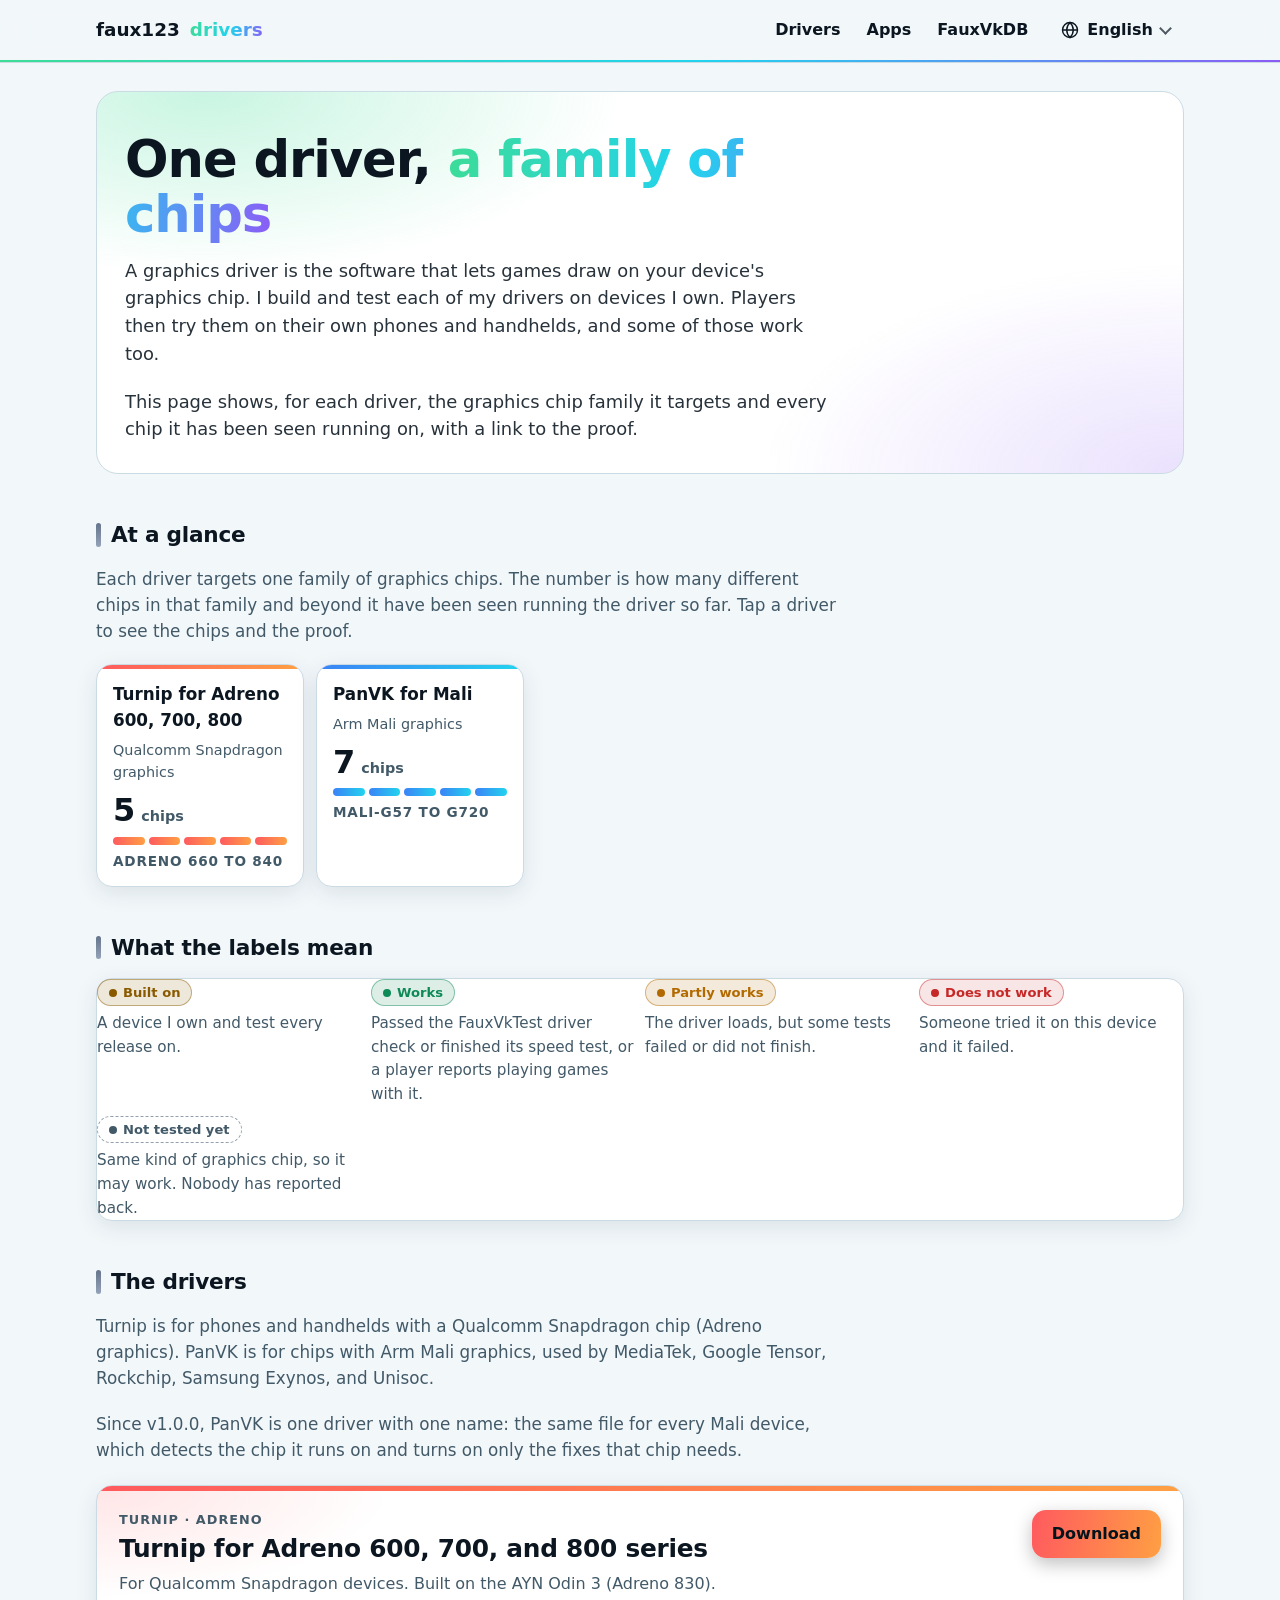
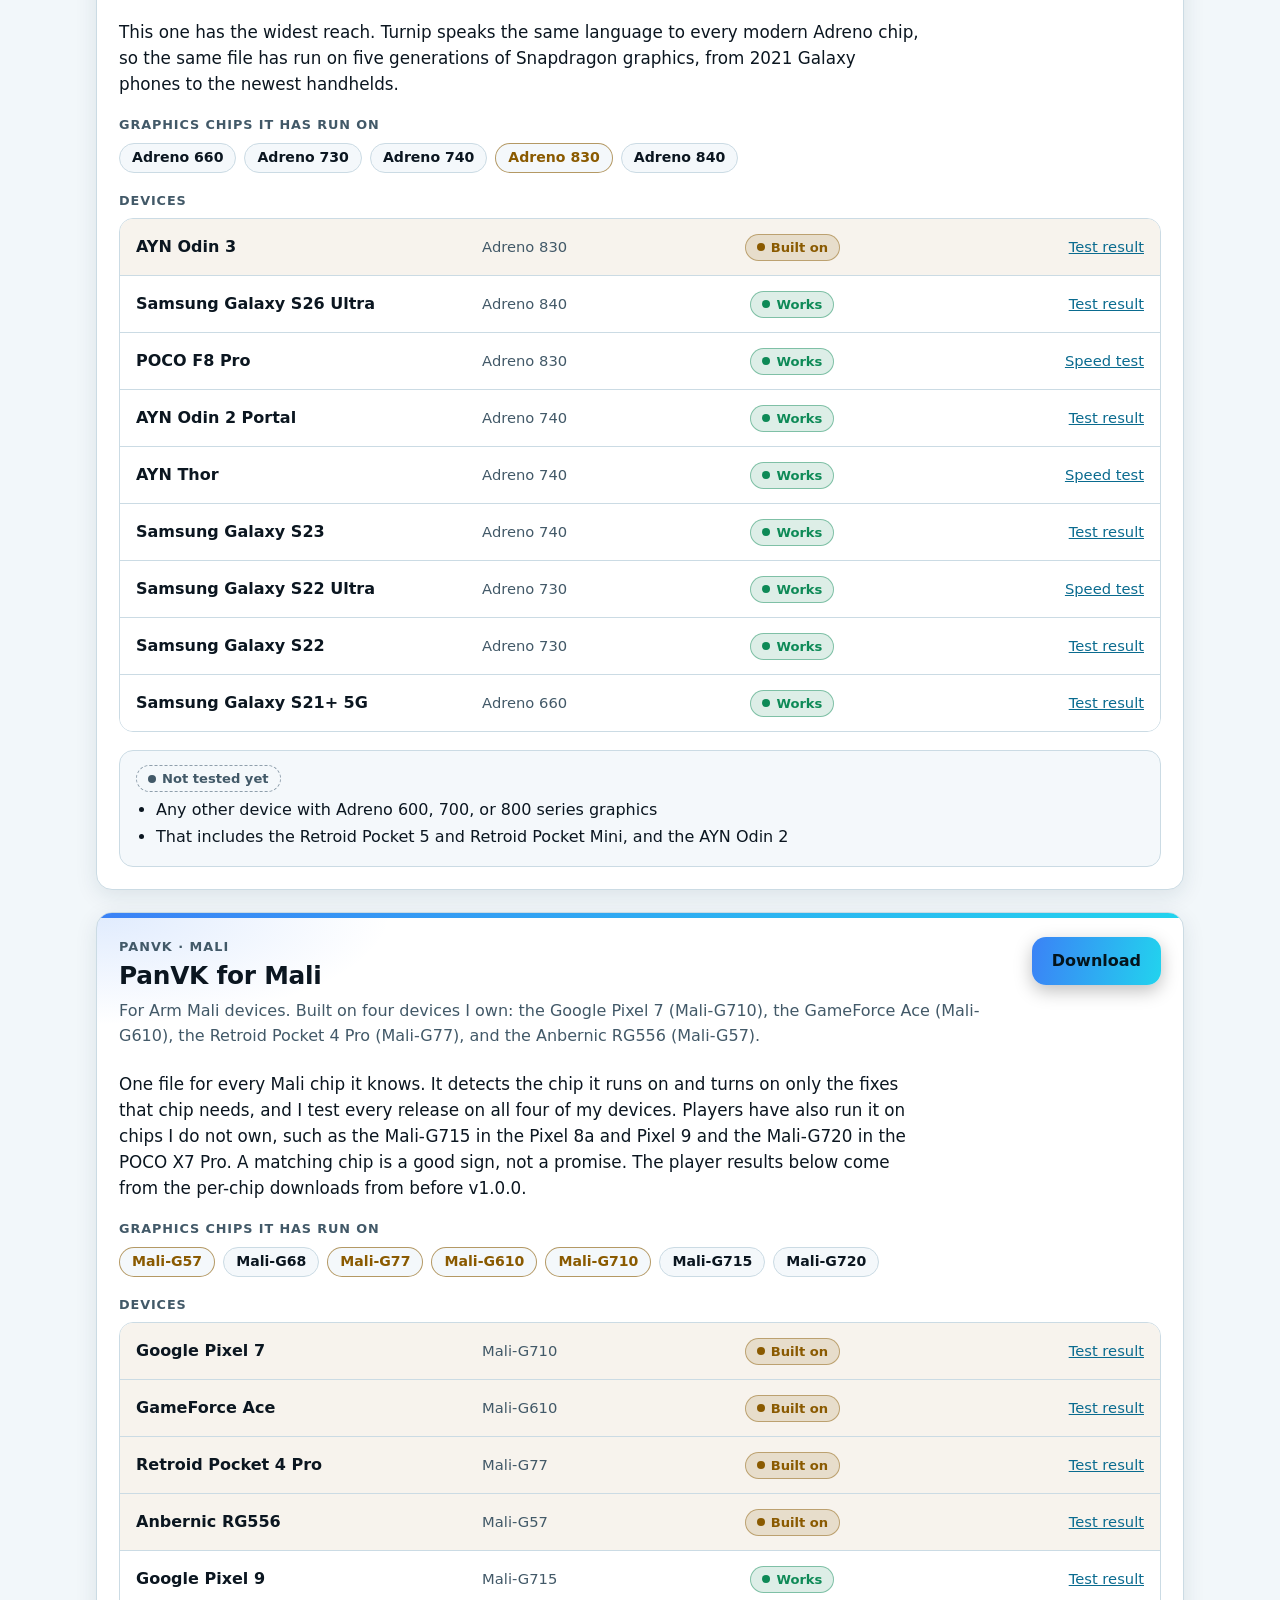
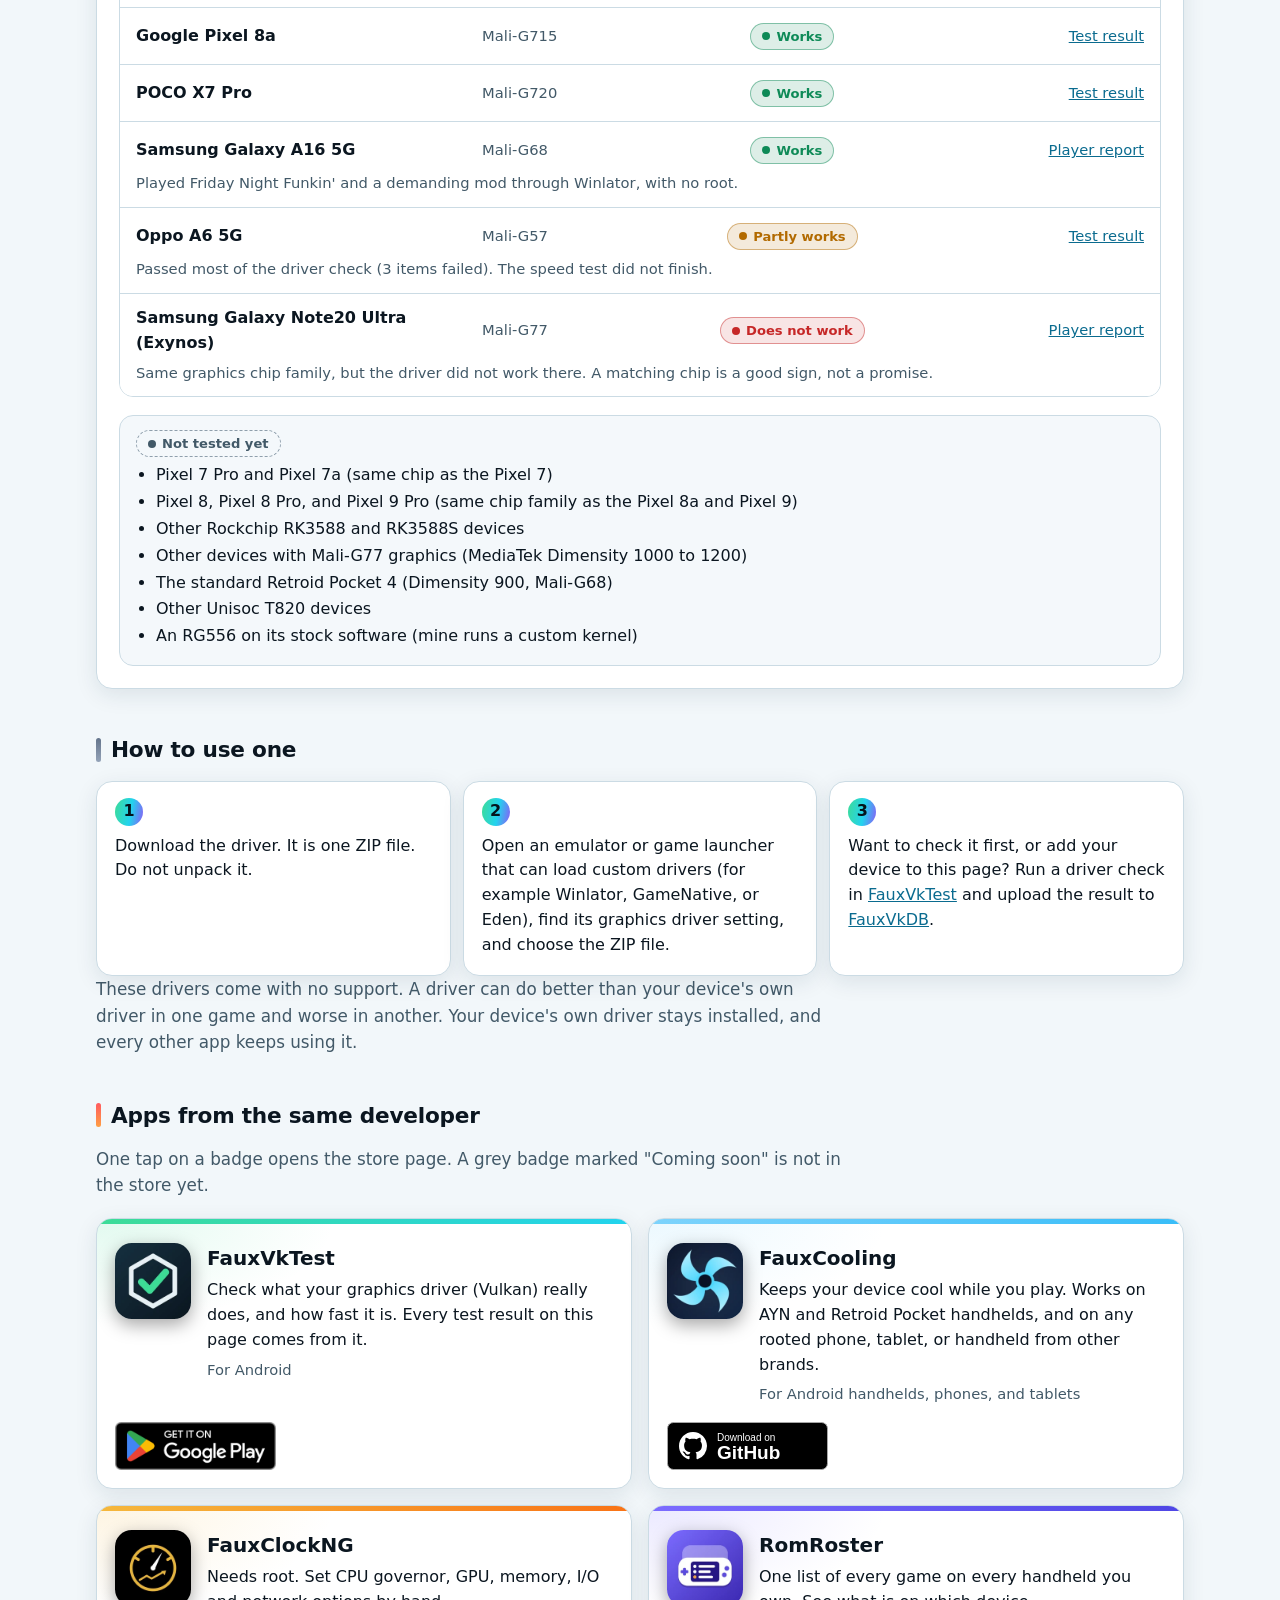
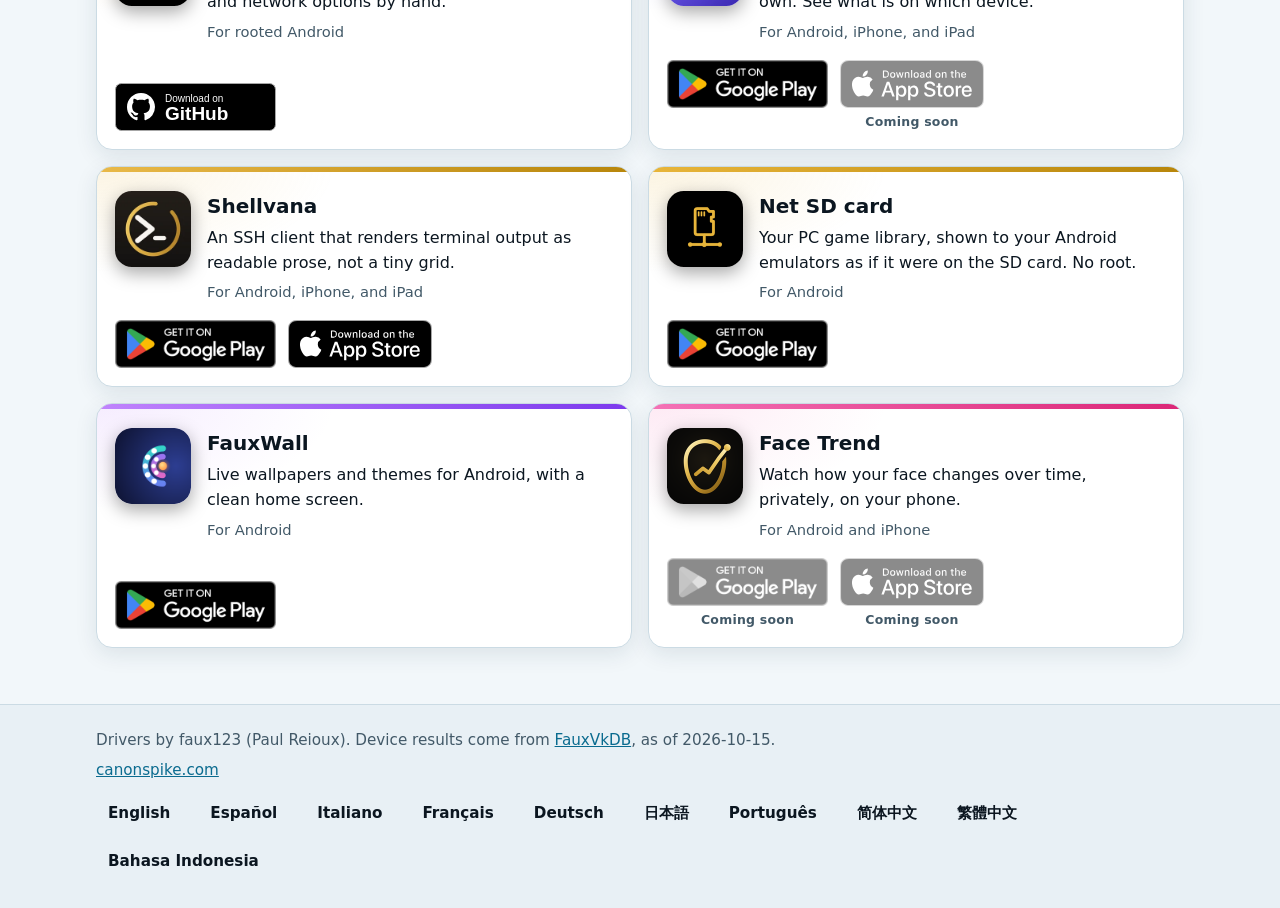
==== commit 357b6efb: "drivers page: device lists, chip lists, chip counts and ranges fill themselves from FauxVkDB results" ====
--- a/drivers/index.html
+++ b/drivers/index.html
@@ -176,5 +176,6 @@
 <p><a href="/">canonspike.com</a></p>
 <!-- i18n:languages --><nav class="langs" translate="no" aria-label="Languages"><a href="/drivers/" lang="en" aria-current="true">English</a><a href="/drivers/es/" lang="es">Español</a><a href="/drivers/it/" lang="it">Italiano</a><a href="/drivers/fr/" lang="fr">Français</a><a href="/drivers/de/" lang="de">Deutsch</a><a href="/drivers/ja/" lang="ja">日本語</a><a href="/drivers/pt/" lang="pt-BR">Português</a><a href="/drivers/zh-cn/" lang="zh-Hans">简体中文</a><a href="/drivers/zh-tw/" lang="zh-Hant">繁體中文</a><a href="/drivers/id/" lang="id">Bahasa Indonesia</a></nav><!-- /i18n:languages --></div></footer>
 <script src="/drivers/releases.js" defer></script>
+<script src="/drivers/devices.js" defer></script>
 </body>
 </html>
--- a/drivers/drivers.css
+++ b/drivers/drivers.css
@@ -107,8 +107,9 @@
 
 /* device list: rows on desktop, stacked cards on phones */
 .devs{list-style:none;margin:0;padding:0;border:1px solid var(--line);border-radius:14px;overflow:hidden}
-.devs li{display:grid;grid-template-columns:minmax(0,1.6fr) minmax(0,1fr) auto minmax(0,1.2fr);gap:6px 16px;align-items:center;padding:12px 16px;border-top:1px solid var(--line);background:var(--card)}
+.devs li{display:grid;grid-template-columns:minmax(0,1.6fr) minmax(0,1fr) 11em minmax(0,1.2fr);gap:6px 16px;align-items:center;padding:12px 16px;border-top:1px solid var(--line);background:var(--card)}
 .devs li:first-child{border-top:0}
+.devs li>.badge{justify-self:center}
 .devs li.is-home{background:color-mix(in srgb,var(--gold) 7%,var(--card))}
 .dev{font-weight:700}
 .chip-name{color:var(--muted);font-size:.92rem}
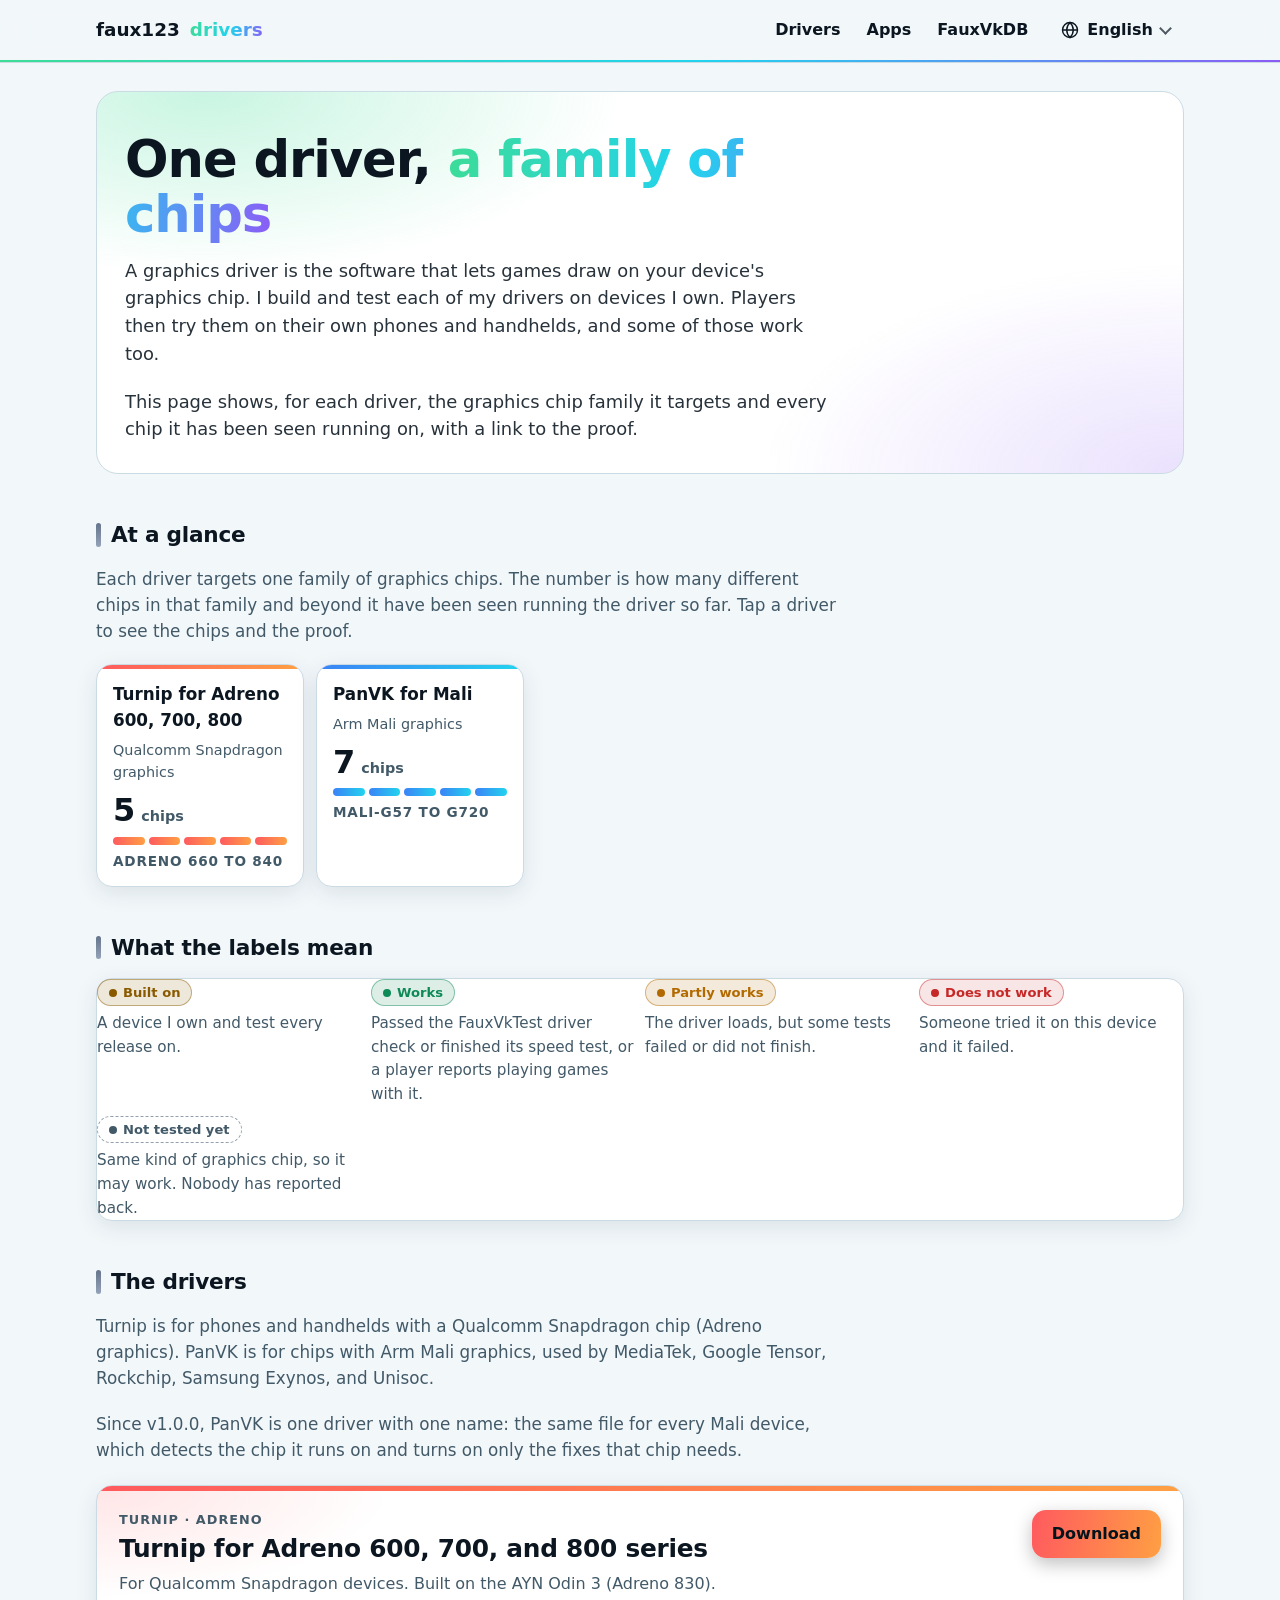
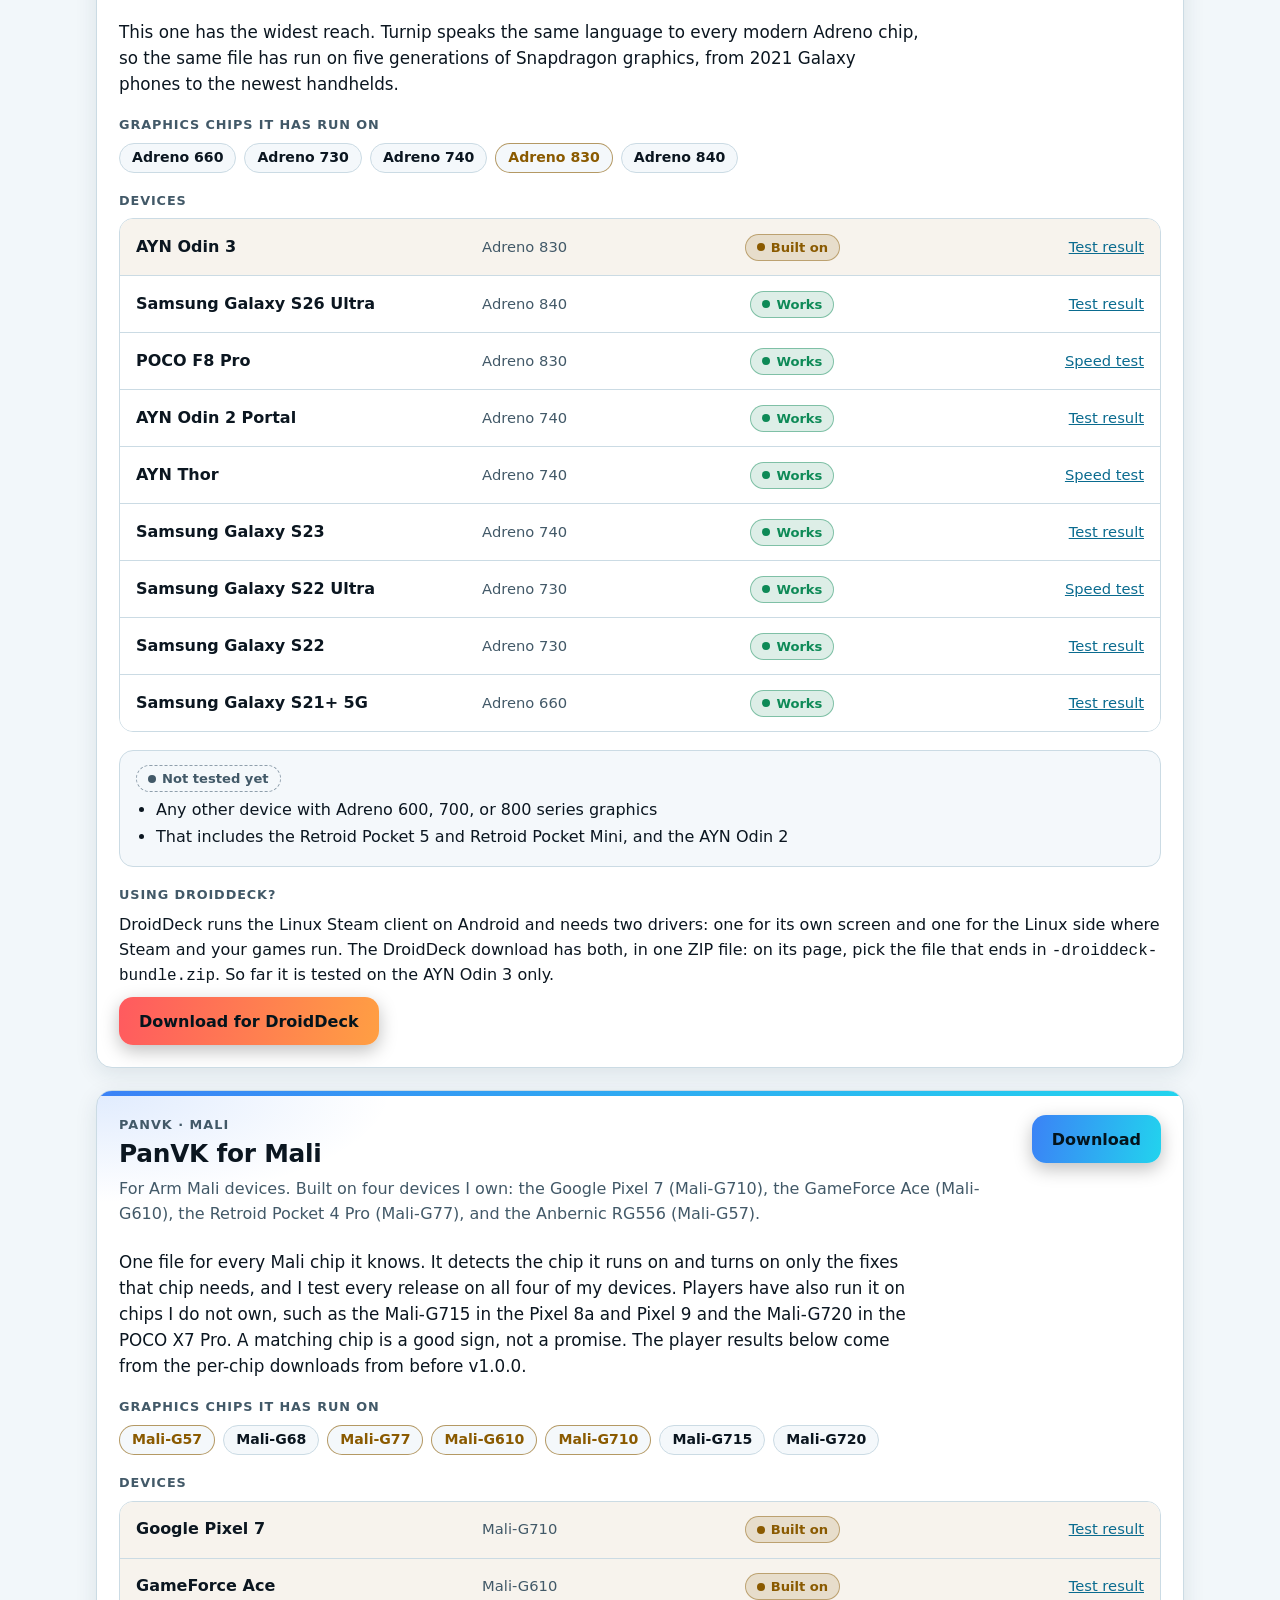
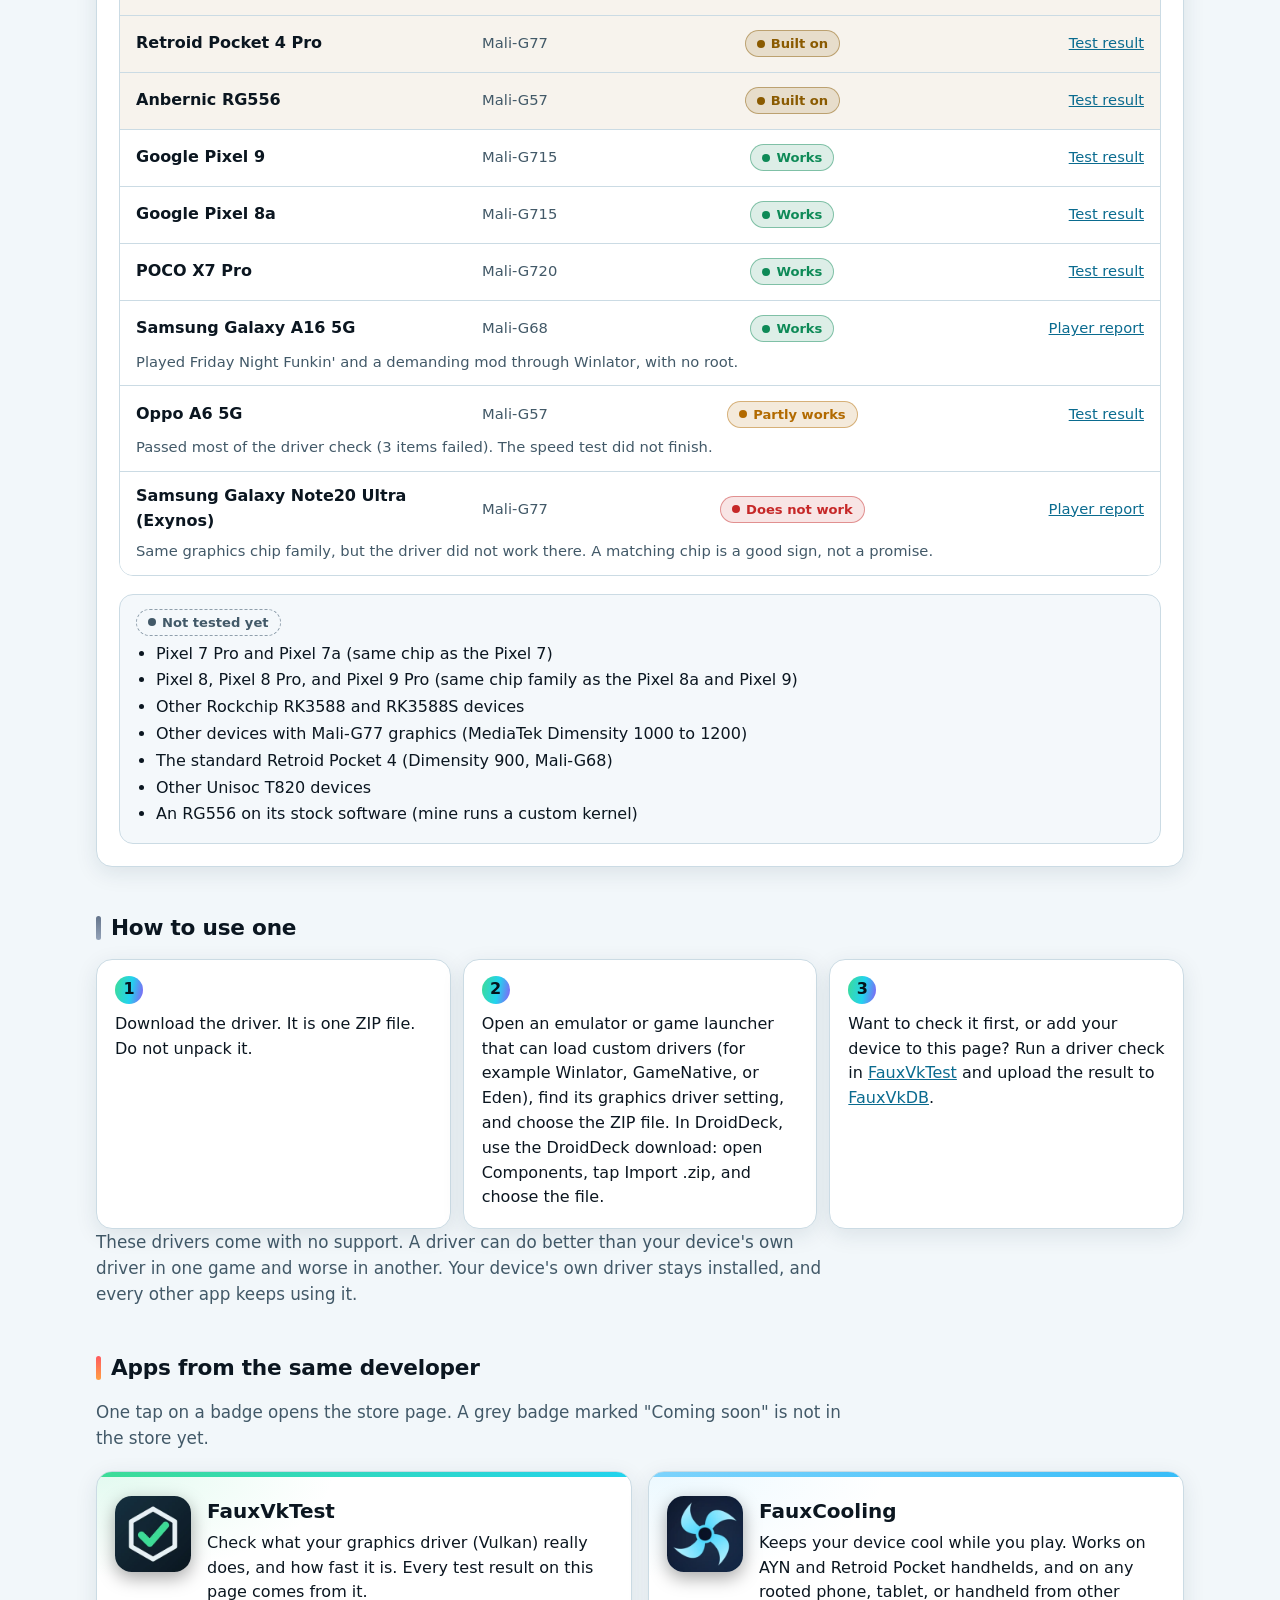
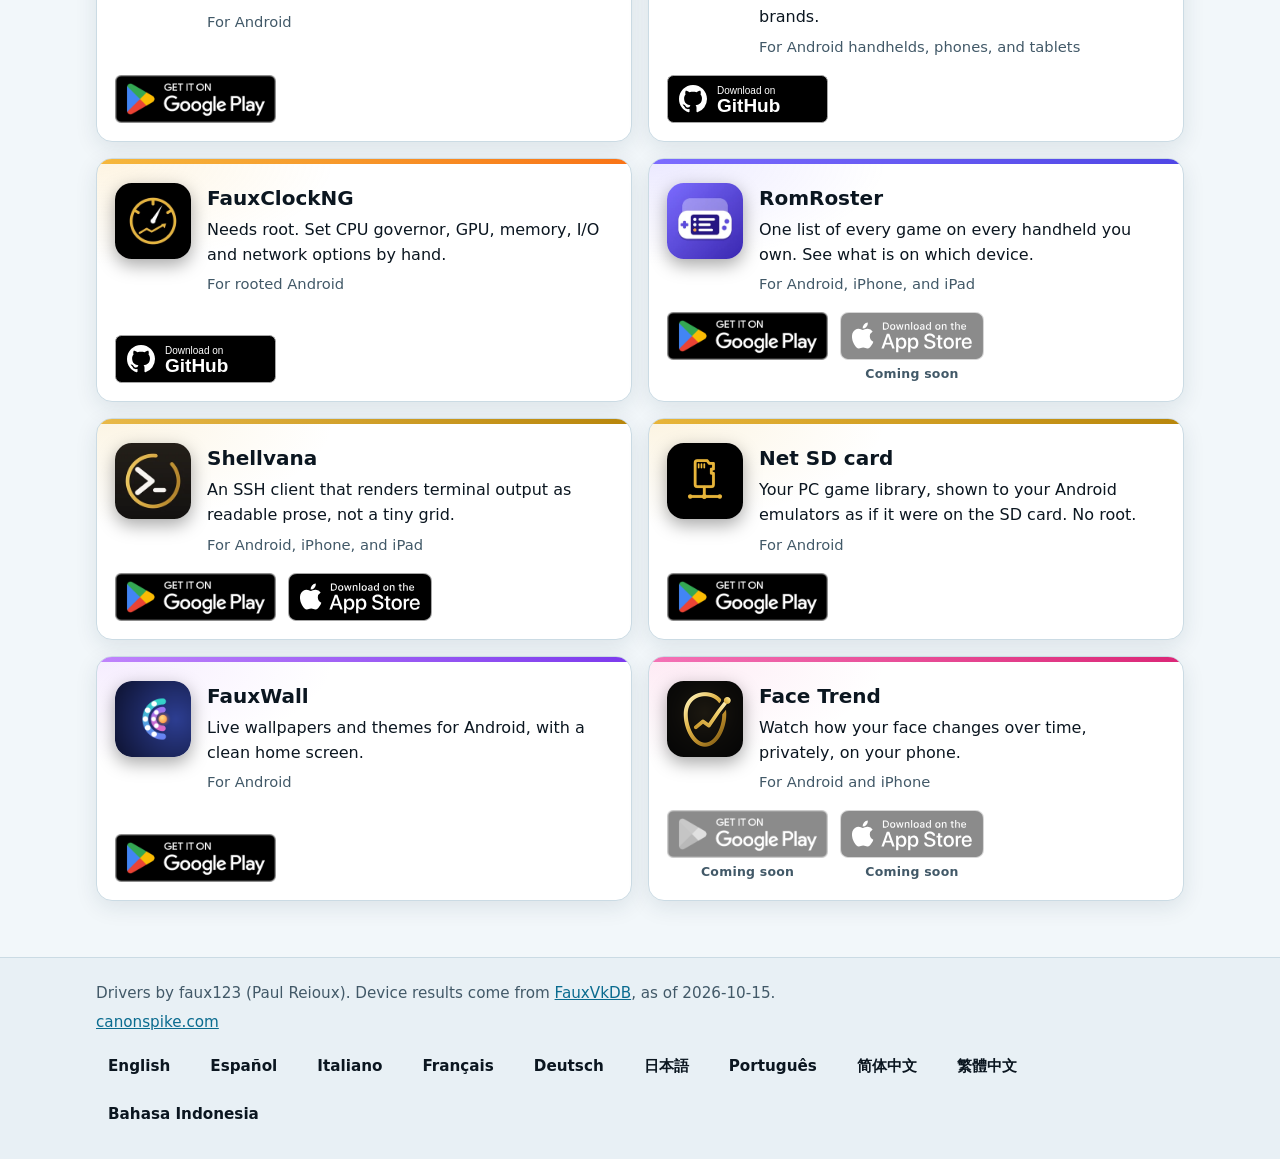
==== commit d10b3062: "drivers: DroidDeck download in the Turnip card, in all 10 languages New repo faux123/turnip-faux123-" ====
--- a/drivers/index.html
+++ b/drivers/index.html
@@ -75,9 +75,9 @@
 <div><p class="label">Graphics chips it has run on</p>
 <div class="chips" translate="no"><span class="gpu">Adreno 660</span><span class="gpu">Adreno 730</span><span class="gpu">Adreno 740</span><span class="gpu home">Adreno 830</span><span class="gpu">Adreno 840</span></div></div>
 <div><p class="label">Devices</p><ul class="devs">
-<li class="is-home"><span class="dev" translate="no">AYN Odin 3</span><span class="chip-name" translate="no">Adreno 830</span><span class="badge b-home">Built on</span><span class="src"><a href="https://fauxvkdb.canonspike.com/report/4">Test result</a></span></li>
+<li class="is-home"><span class="dev" translate="no">AYN Odin 3</span><span class="chip-name" translate="no">Adreno 830</span><span class="badge b-home">Built on</span><span class="src"><a href="https://fauxvkdb.canonspike.com/report/4" data-word="check">Test result</a></span></li>
 <li><span class="dev" translate="no">Samsung Galaxy S26 Ultra</span><span class="chip-name" translate="no">Adreno 840</span><span class="badge b-ok">Works</span><span class="src"><a href="https://fauxvkdb.canonspike.com/report/604">Test result</a></span></li>
-<li><span class="dev" translate="no">POCO F8 Pro</span><span class="chip-name" translate="no">Adreno 830</span><span class="badge b-ok">Works</span><span class="src"><a href="https://fauxvkdb.canonspike.com/report/641">Speed test</a></span></li>
+<li><span class="dev" translate="no">POCO F8 Pro</span><span class="chip-name" translate="no">Adreno 830</span><span class="badge b-ok">Works</span><span class="src"><a href="https://fauxvkdb.canonspike.com/report/641" data-word="speed">Speed test</a></span></li>
 <li><span class="dev" translate="no">AYN Odin 2 Portal</span><span class="chip-name" translate="no">Adreno 740</span><span class="badge b-ok">Works</span><span class="src"><a href="https://fauxvkdb.canonspike.com/report/235">Test result</a></span></li>
 <li><span class="dev" translate="no">AYN Thor</span><span class="chip-name" translate="no">Adreno 740</span><span class="badge b-ok">Works</span><span class="src"><a href="https://fauxvkdb.canonspike.com/report/102">Speed test</a></span></li>
 <li><span class="dev" translate="no">Samsung Galaxy S23</span><span class="chip-name" translate="no">Adreno 740</span><span class="badge b-ok">Works</span><span class="src"><a href="https://fauxvkdb.canonspike.com/report/32">Test result</a></span></li>
@@ -86,6 +86,9 @@
 <li><span class="dev" translate="no">Samsung Galaxy S21+ 5G</span><span class="chip-name" translate="no">Adreno 660</span><span class="badge b-ok">Works</span><span class="src"><a href="https://fauxvkdb.canonspike.com/report/30">Test result</a></span></li>
 </ul></div>
 <div class="try"><div><span class="badge b-try">Not tested yet</span><ul><li>Any other device with Adreno 600, 700, or 800 series graphics</li><li>That includes the Retroid Pocket 5 and Retroid Pocket Mini, and the AYN Odin 2</li></ul></div></div>
+<div class="altpkg"><p class="label">Using DroidDeck?</p>
+<p>DroidDeck runs the Linux Steam client on Android and needs two drivers: one for its own screen and one for the Linux side where Steam and your games run. The DroidDeck download has both, in one ZIP file: on its page, pick the file that ends in <code>-droiddeck-bundle.zip</code>. So far it is tested on the AYN Odin 3 only.</p>
+<div class="get"><a class="btn" href="https://github.com/faux123/turnip-faux123-droiddeck/releases" rel="noopener">Download for DroidDeck</a><span class="ver" hidden>Latest public release <span class="tag" translate="no"></span></span></div></div>
 </div></article>
 
 <!-- PANVK -->
@@ -118,7 +121,7 @@
 <h2 id="how">How to use one</h2>
 <ol class="steps">
 <li class="card"><p>Download the driver. It is one ZIP file. Do not unpack it.</p></li>
-<li class="card"><p>Open an emulator or game launcher that can load custom drivers (for example Winlator, GameNative, or Eden), find its graphics driver setting, and choose the ZIP file.</p></li>
+<li class="card"><p>Open an emulator or game launcher that can load custom drivers (for example Winlator, GameNative, or Eden), find its graphics driver setting, and choose the ZIP file. In DroidDeck, use the DroidDeck download: open Components, tap Import .zip, and choose the file.</p></li>
 <li class="card"><p>Want to check it first, or add your device to this page? Run a driver check in <a href="https://play.google.com/store/apps/details?id=com.faux.vktest" rel="noopener">FauxVkTest</a> and upload the result to <a href="https://fauxvkdb.canonspike.com/">FauxVkDB</a>.</p></li>
 </ol>
 <p class="sub">These drivers come with no support. A driver can do better than your device's own driver in one game and worse in another. Your device's own driver stays installed, and every other app keeps using it.</p>
--- a/drivers/drivers.css
+++ b/drivers/drivers.css
@@ -93,6 +93,7 @@
 .kicker{font-size:.8rem;font-weight:800;text-transform:uppercase;letter-spacing:.08em;color:var(--a1);margin:0 0 4px}
 .dhead p{margin:0;color:var(--muted)}
 .dhead .get{display:flex;flex-direction:column;align-items:flex-end;gap:6px}
+.altpkg{display:grid;gap:8px}.altpkg p{margin:0}.altpkg .get{display:flex;flex-wrap:wrap;align-items:center;gap:10px}
 .btn{min-height:48px;padding:0 20px;border-radius:14px;border:0;background:linear-gradient(100deg,var(--a1),var(--a2));color:#04141c;font:700 1rem var(--sans);display:inline-flex;align-items:center;justify-content:center;gap:8px;text-decoration:none;box-shadow:0 6px 18px rgba(0,0,0,.25);transition:transform .15s,filter .15s;white-space:nowrap}
 .btn:hover{transform:translateY(-1px);filter:brightness(1.08)}
 .ver{color:var(--muted);font-size:.85rem}
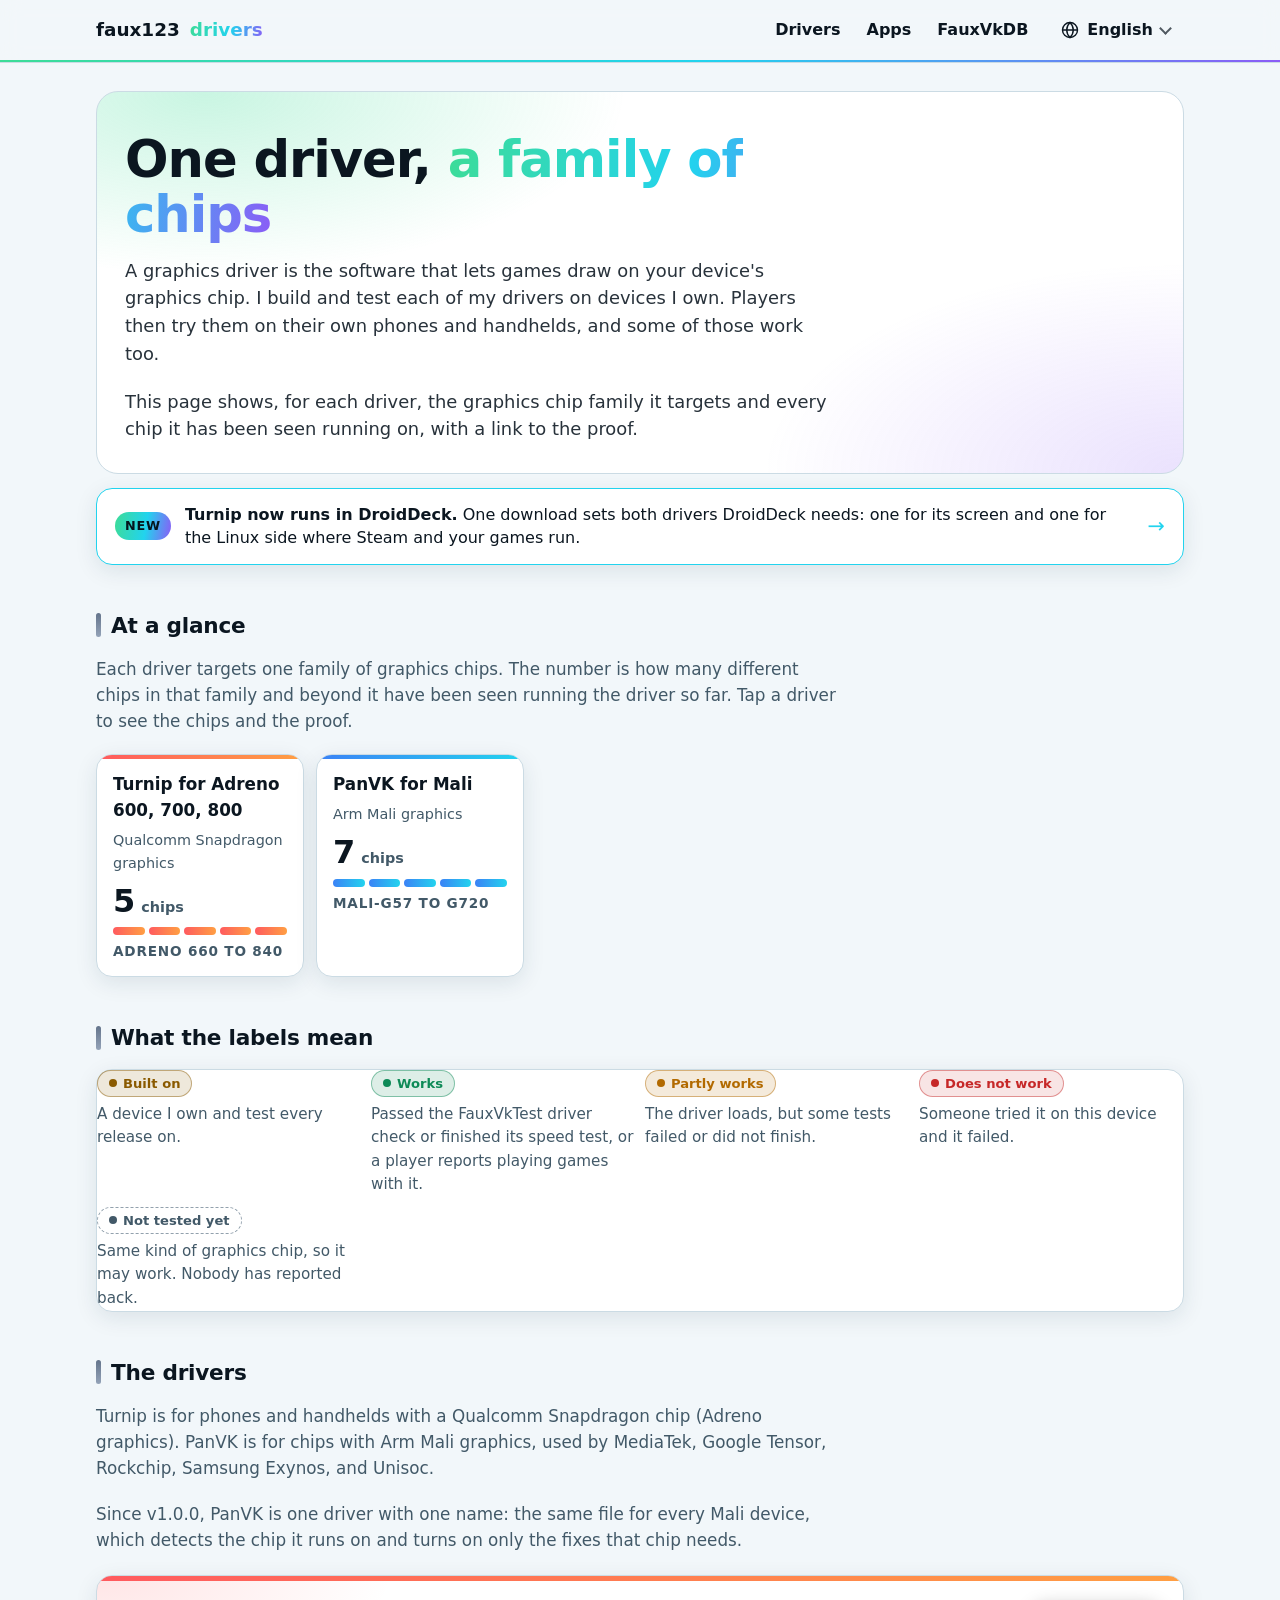
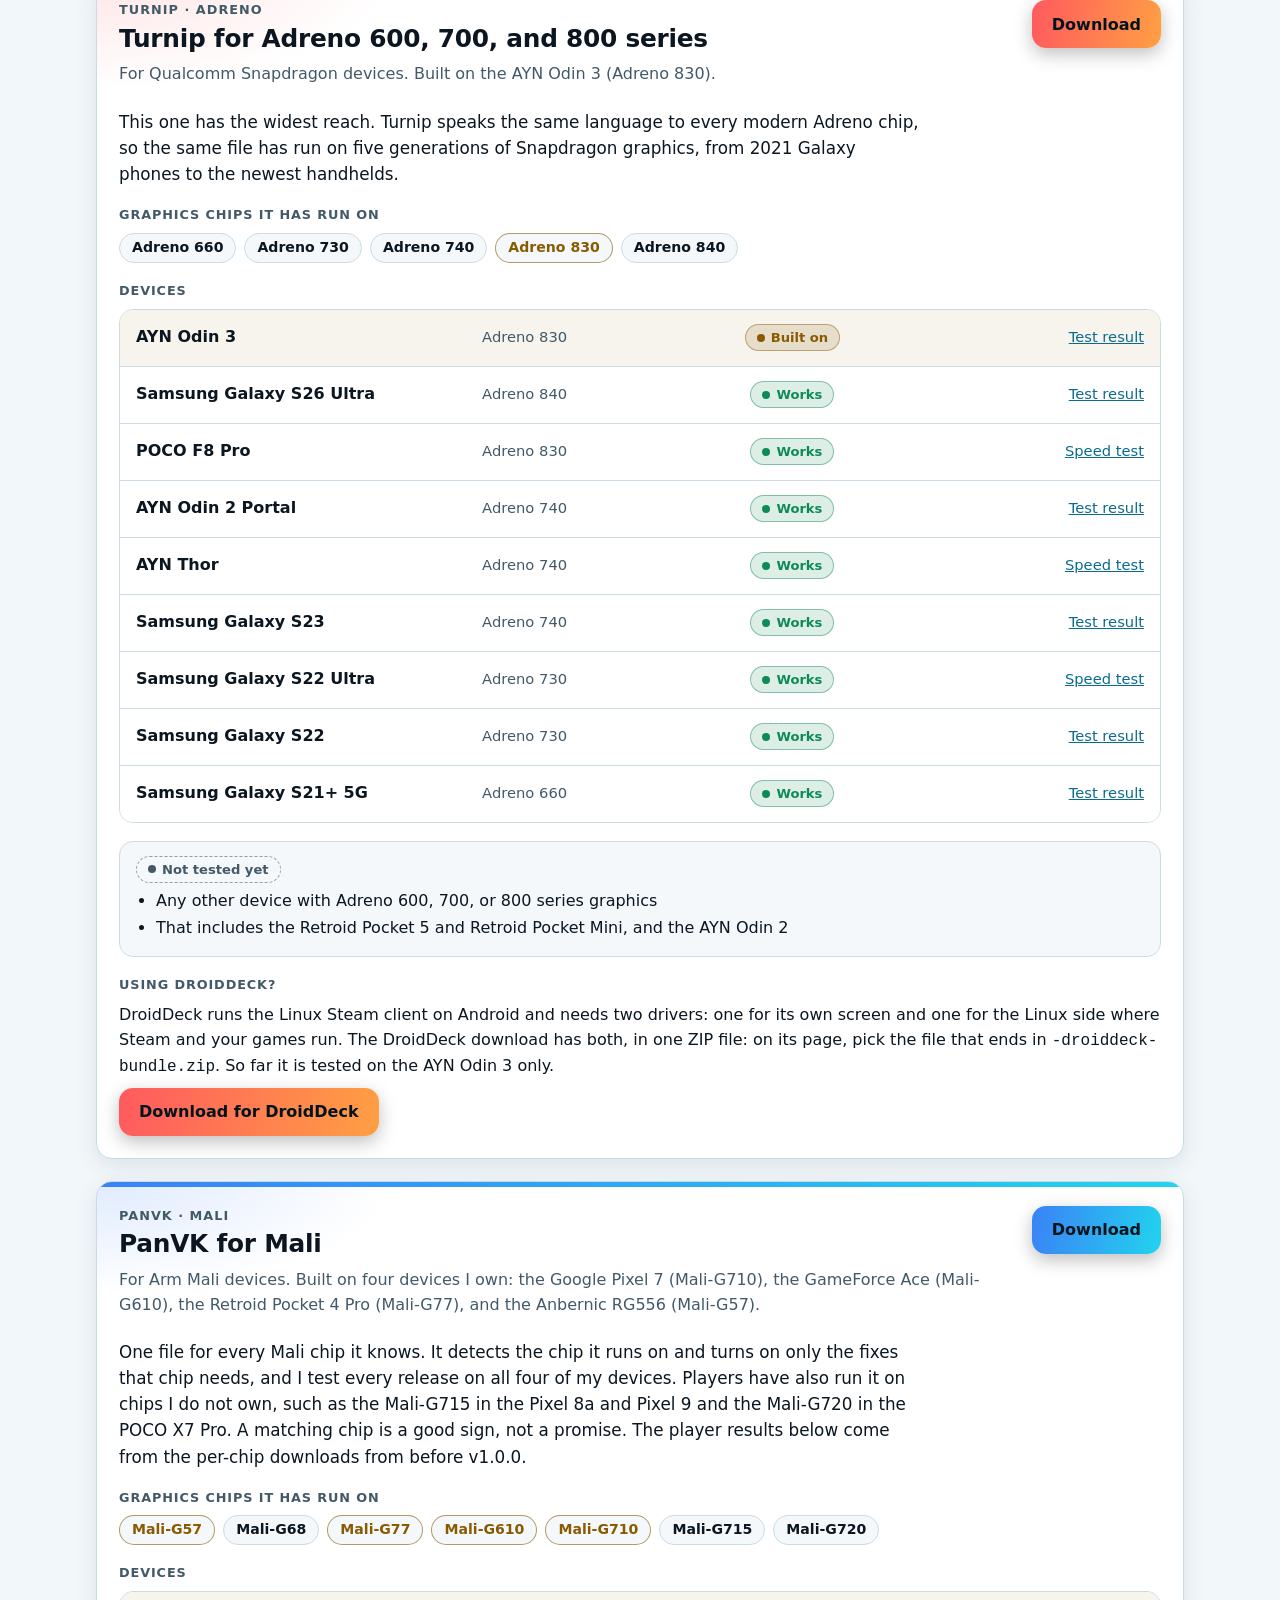
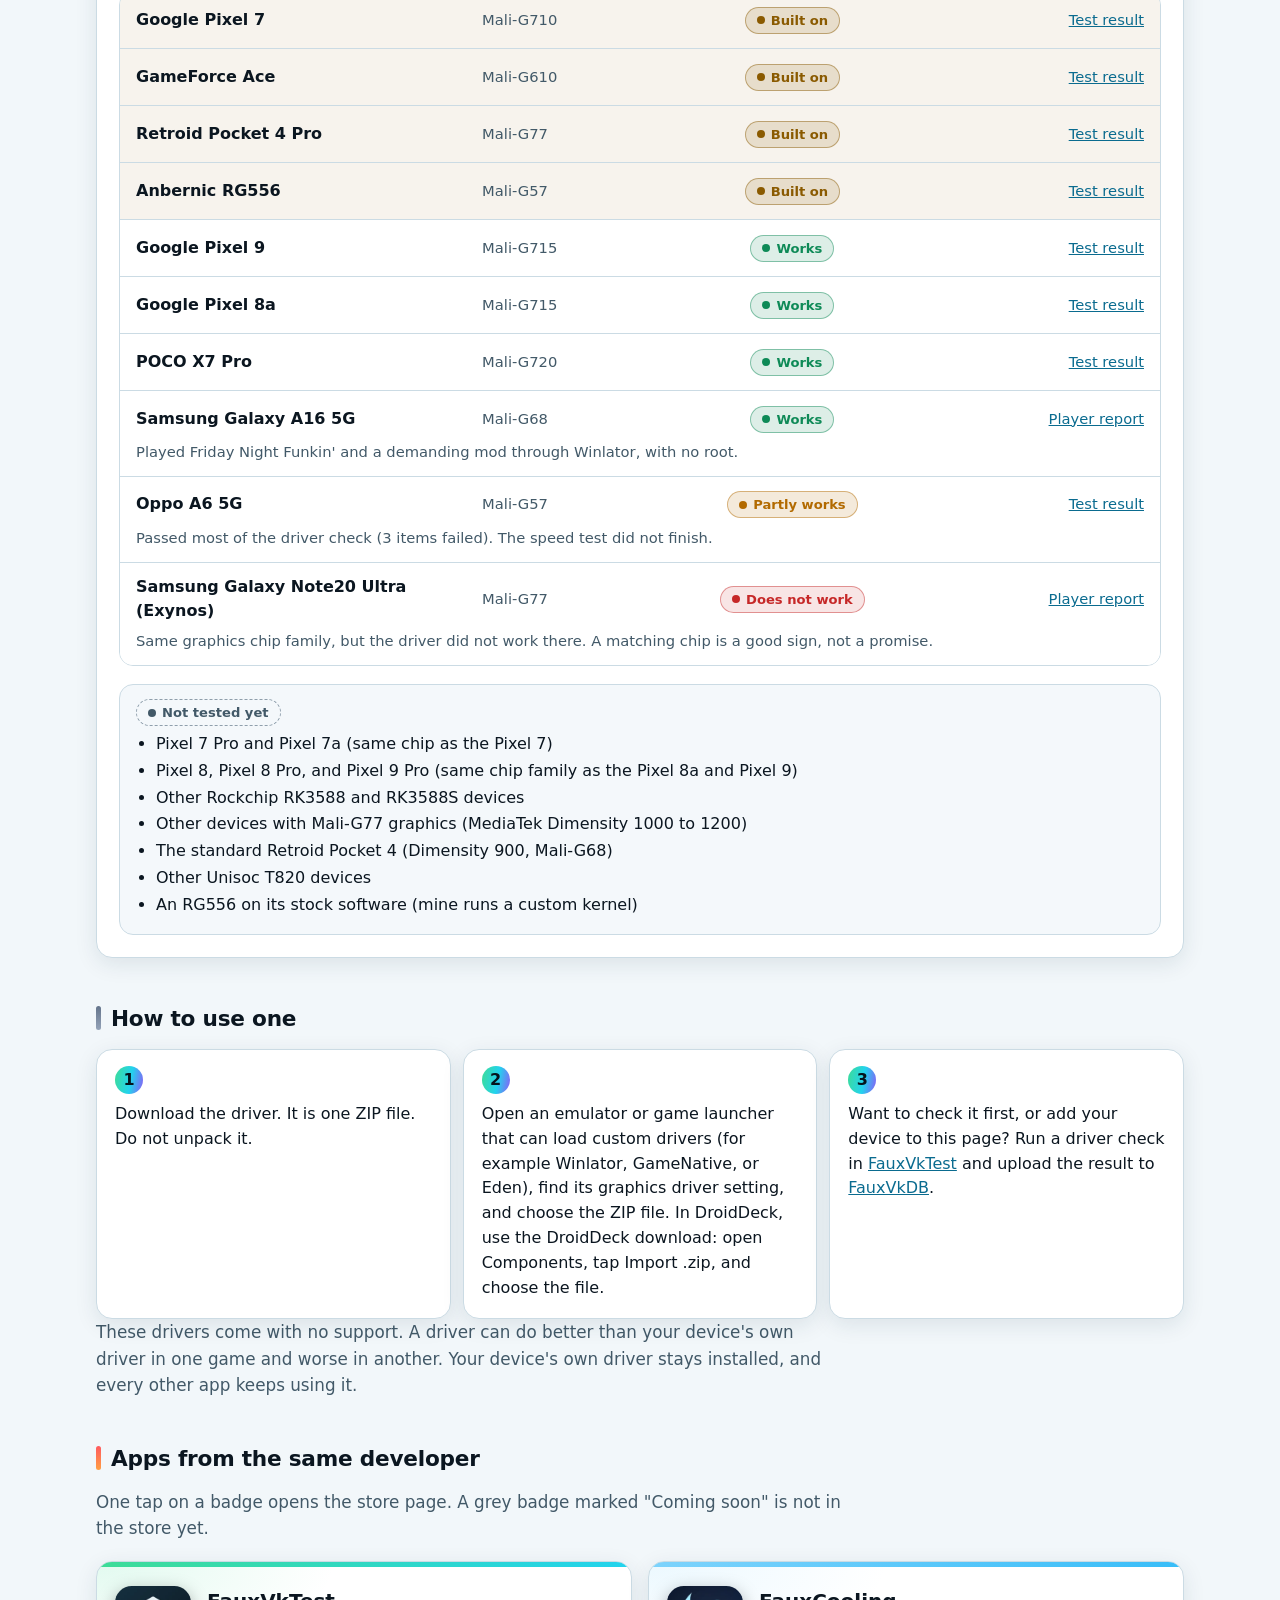
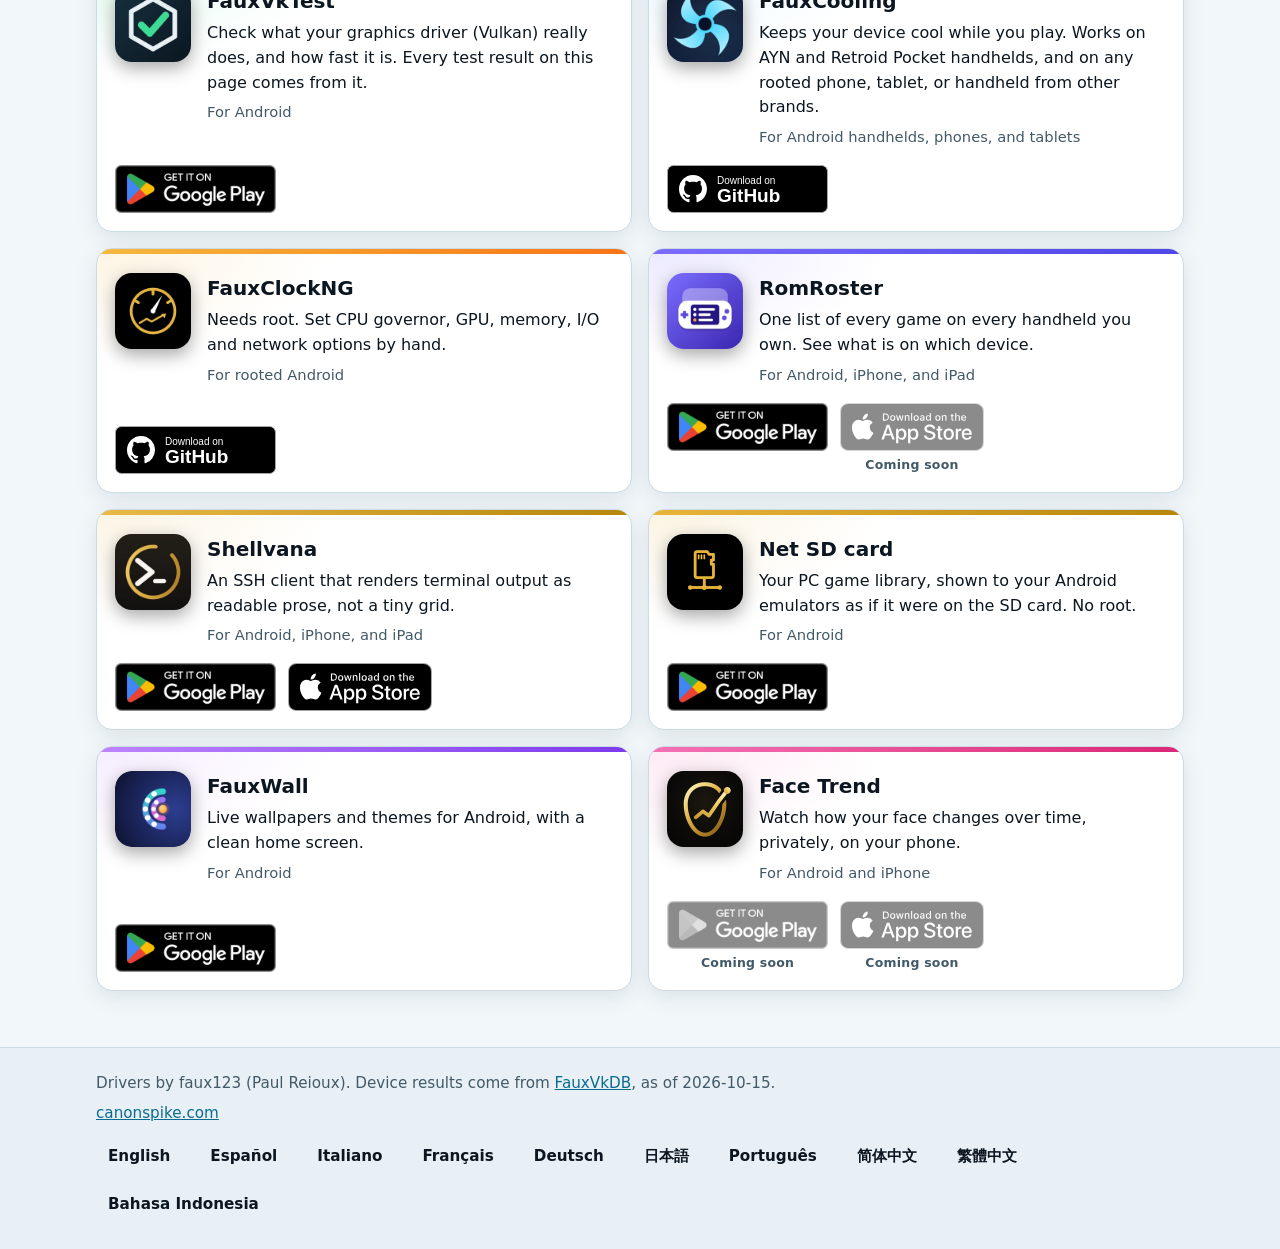
==== commit 3e9875bc: "drivers: 'New: Turnip now runs in DroidDeck' headline under the hero, in all 10 languages Links to t" ====
--- a/drivers/index.html
+++ b/drivers/index.html
@@ -43,6 +43,10 @@
 <p class="sub">This page shows, for each driver, the graphics chip family it targets and every chip it has been seen running on, with a link to the proof.</p>
 </section>
 
+<a class="news" href="#droiddeck"><span class="news-tag">New</span>
+<span class="news-text"><b>Turnip now runs in DroidDeck.</b> One download sets both drivers DroidDeck needs: one for its screen and one for the Linux side where Steam and your games run.</span>
+<span class="news-go" aria-hidden="true">&rarr;</span></a>
+
 <h2 id="glance">At a glance</h2>
 <p class="sub">Each driver targets one family of graphics chips. The number is how many different chips in that family and beyond it have been seen running the driver so far. Tap a driver to see the chips and the proof.</p>
 <div class="glance">
@@ -86,7 +90,7 @@
 <li><span class="dev" translate="no">Samsung Galaxy S21+ 5G</span><span class="chip-name" translate="no">Adreno 660</span><span class="badge b-ok">Works</span><span class="src"><a href="https://fauxvkdb.canonspike.com/report/30">Test result</a></span></li>
 </ul></div>
 <div class="try"><div><span class="badge b-try">Not tested yet</span><ul><li>Any other device with Adreno 600, 700, or 800 series graphics</li><li>That includes the Retroid Pocket 5 and Retroid Pocket Mini, and the AYN Odin 2</li></ul></div></div>
-<div class="altpkg"><p class="label">Using DroidDeck?</p>
+<div class="altpkg" id="droiddeck"><p class="label">Using DroidDeck?</p>
 <p>DroidDeck runs the Linux Steam client on Android and needs two drivers: one for its own screen and one for the Linux side where Steam and your games run. The DroidDeck download has both, in one ZIP file: on its page, pick the file that ends in <code>-droiddeck-bundle.zip</code>. So far it is tested on the AYN Odin 3 only.</p>
 <div class="get"><a class="btn" href="https://github.com/faux123/turnip-faux123-droiddeck/releases" rel="noopener">Download for DroidDeck</a><span class="ver" hidden>Latest public release <span class="tag" translate="no"></span></span></div></div>
 </div></article>
--- a/drivers/drivers.css
+++ b/drivers/drivers.css
@@ -172,3 +172,8 @@
 footer.site .langs a{display:inline-flex;align-items:center;min-height:44px}
 footer.site .langs a[aria-current]{color:var(--text);font-weight:600;text-decoration:none}
 @media (max-width:780px){header.site .wrap:has(.langmenu) nav{order:2;flex:1 0 100%;margin-left:-12px}.langmenu>summary{padding-right:4px}}
+.news{display:flex;align-items:center;gap:14px;margin:14px 0 6px;padding:14px 18px;border-radius:16px;border:1px solid var(--g2);background:var(--card);color:var(--text);text-decoration:none;box-shadow:var(--shadow);transition:transform .15s,filter .15s}
+.news:hover{transform:translateY(-1px);filter:brightness(1.08)}
+.news-tag{flex:none;padding:4px 10px;border-radius:999px;background:var(--grad);color:var(--on-grad);font-weight:800;font-size:.8rem;text-transform:uppercase;letter-spacing:.06em}
+.news-text{flex:1;min-width:0;line-height:1.45}.news-text b{font-weight:800}
+.news-go{flex:none;font-size:1.3rem;color:var(--g2)}
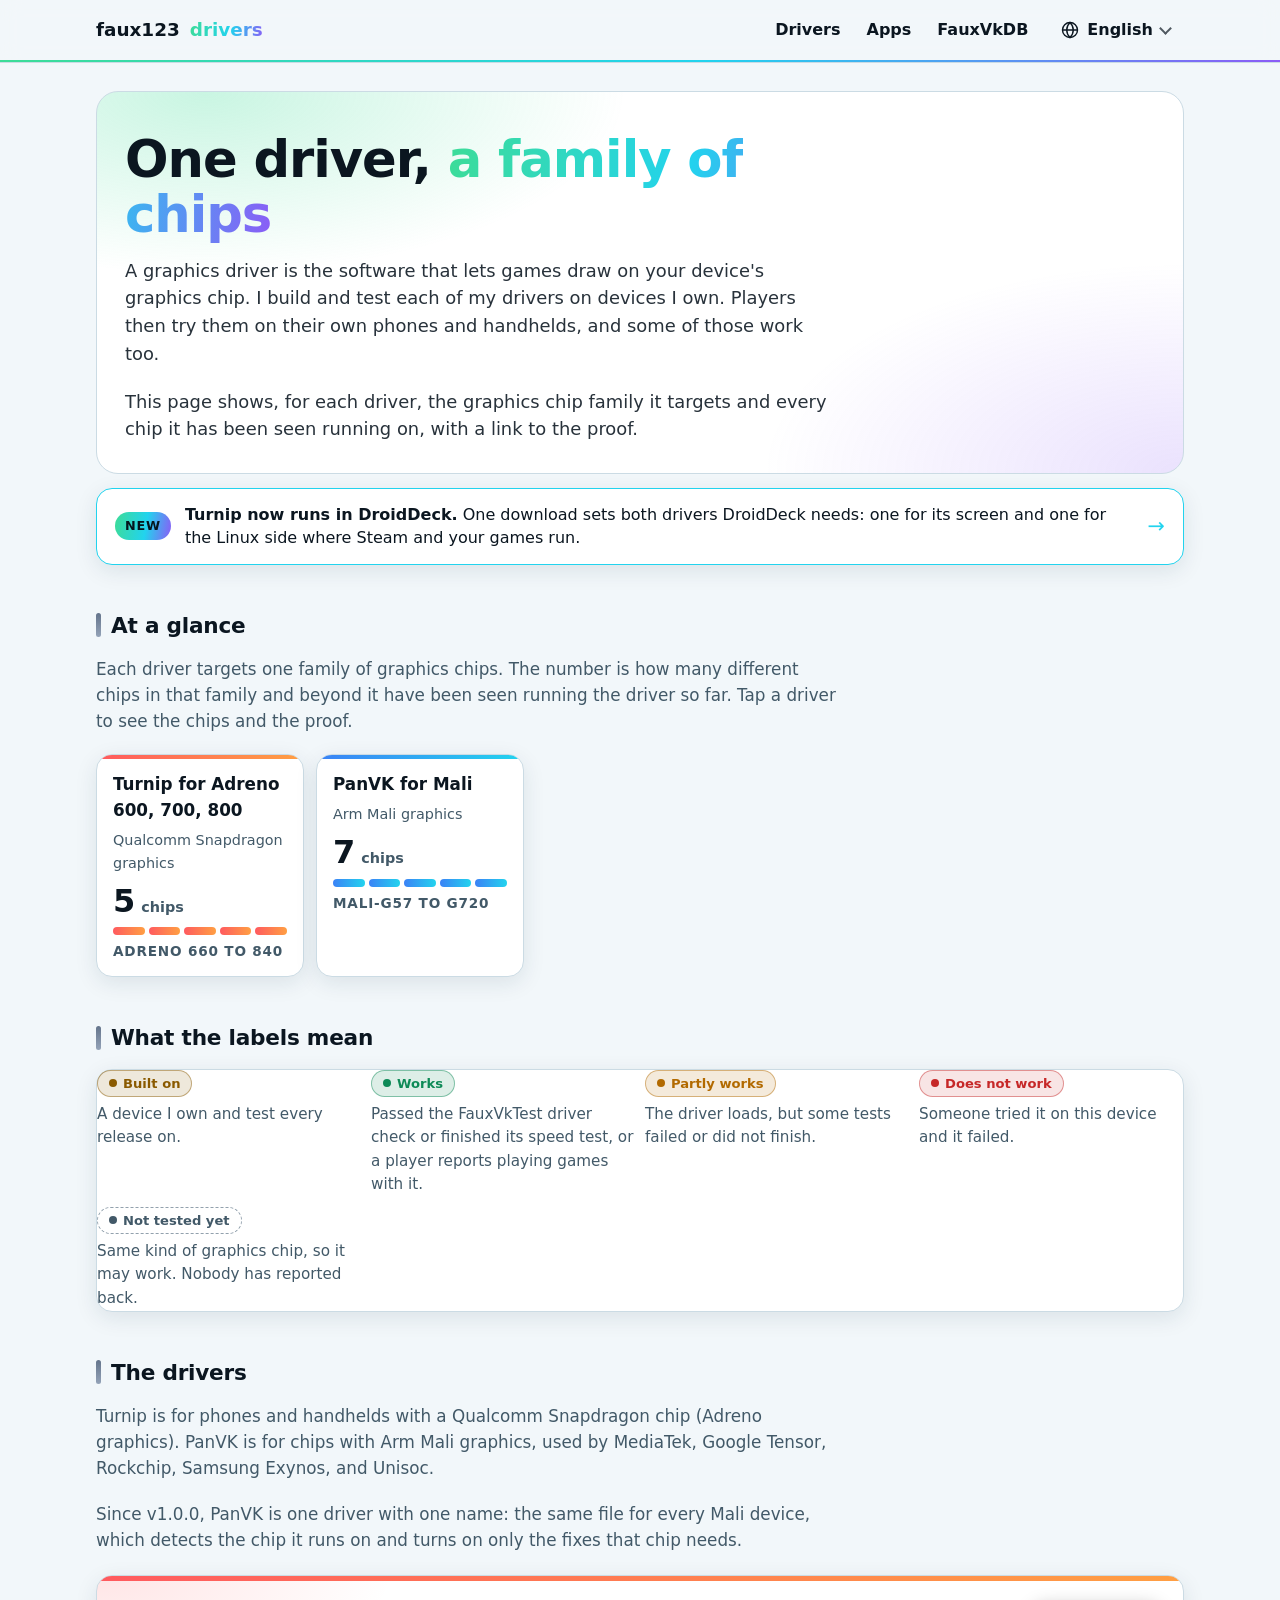
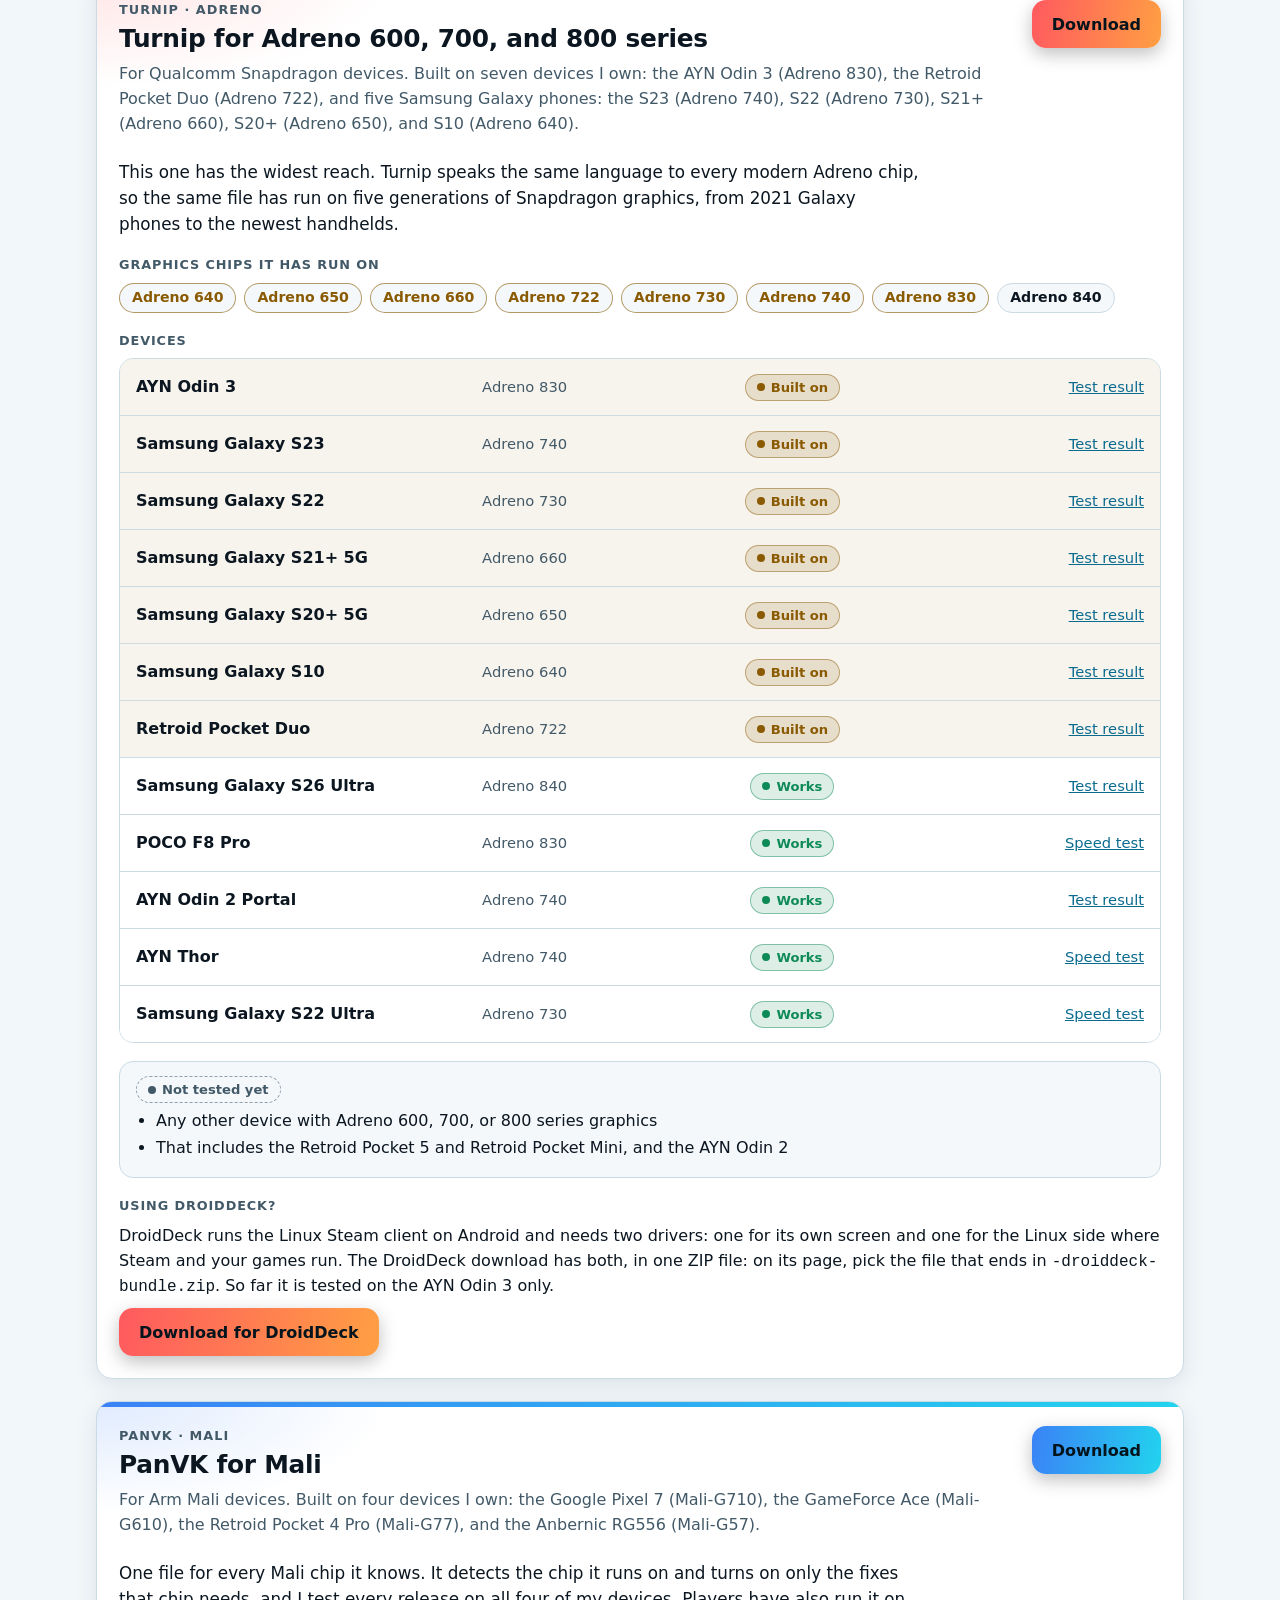
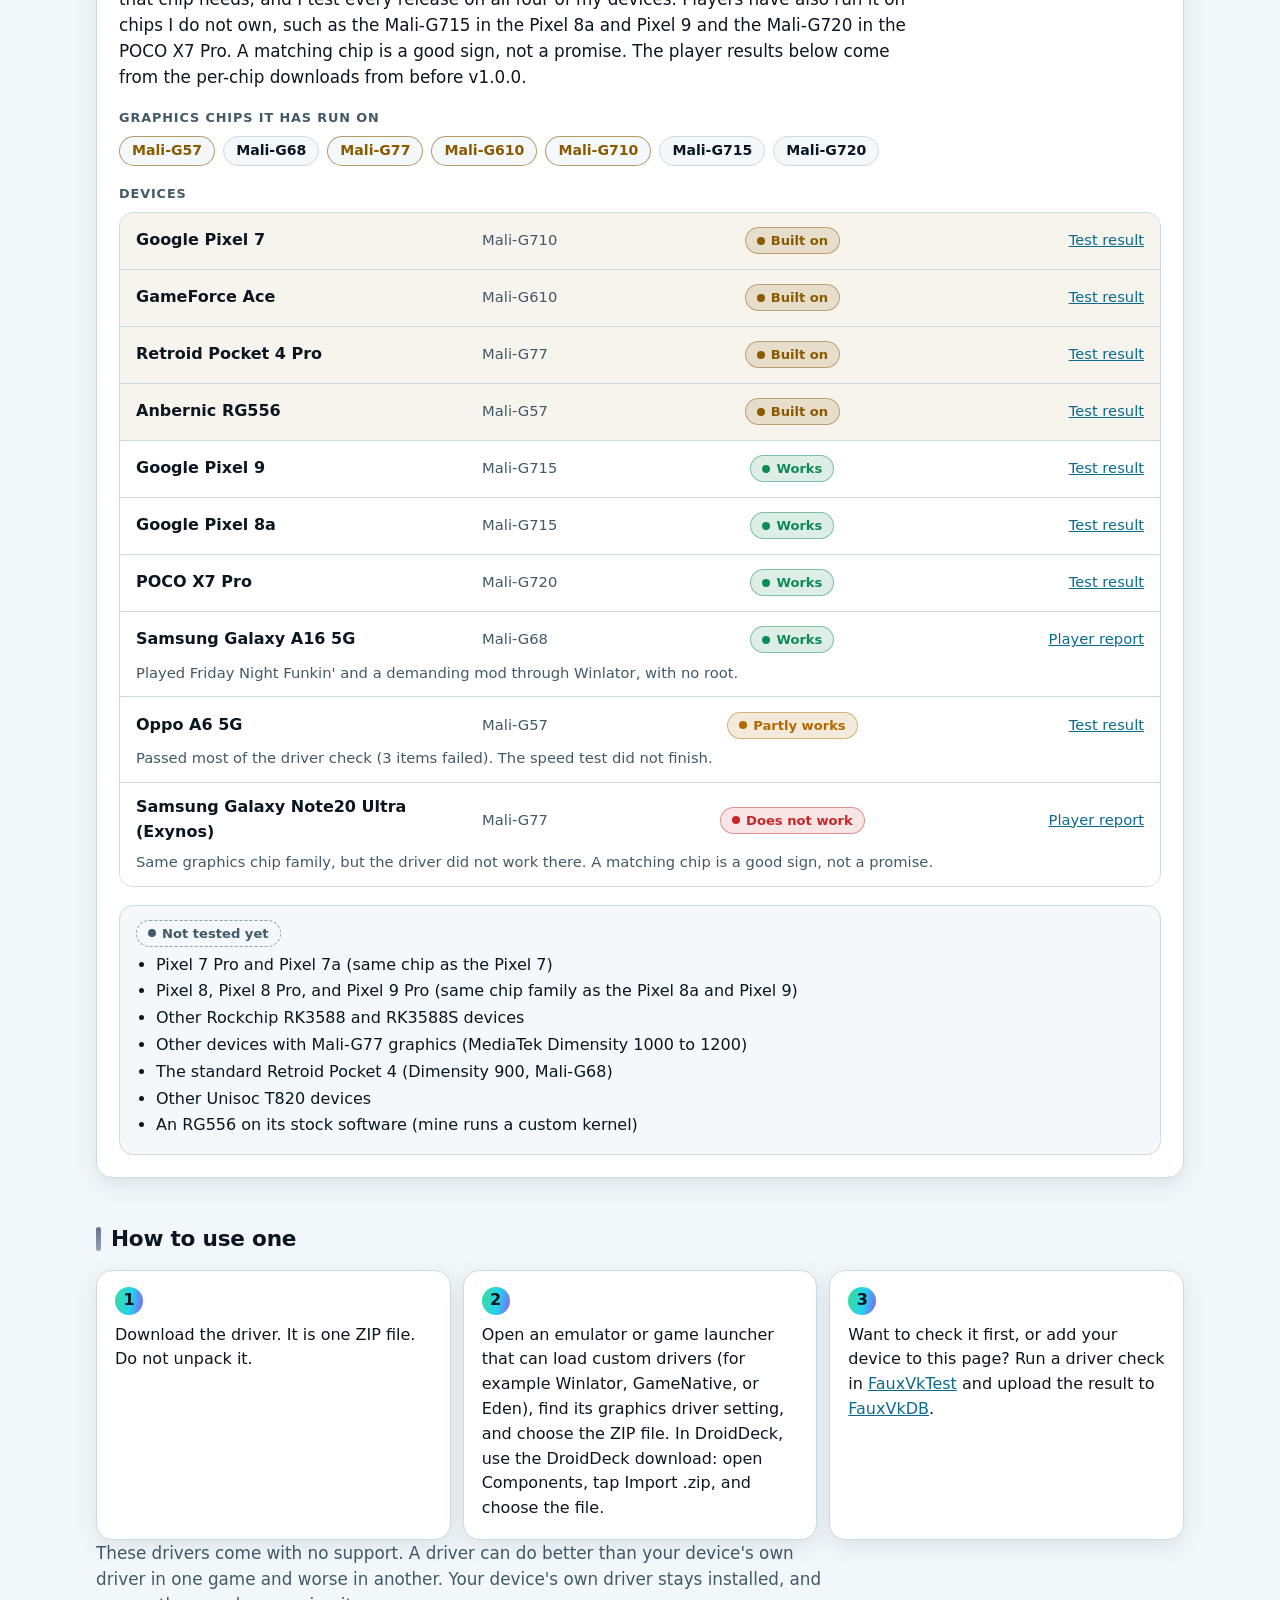
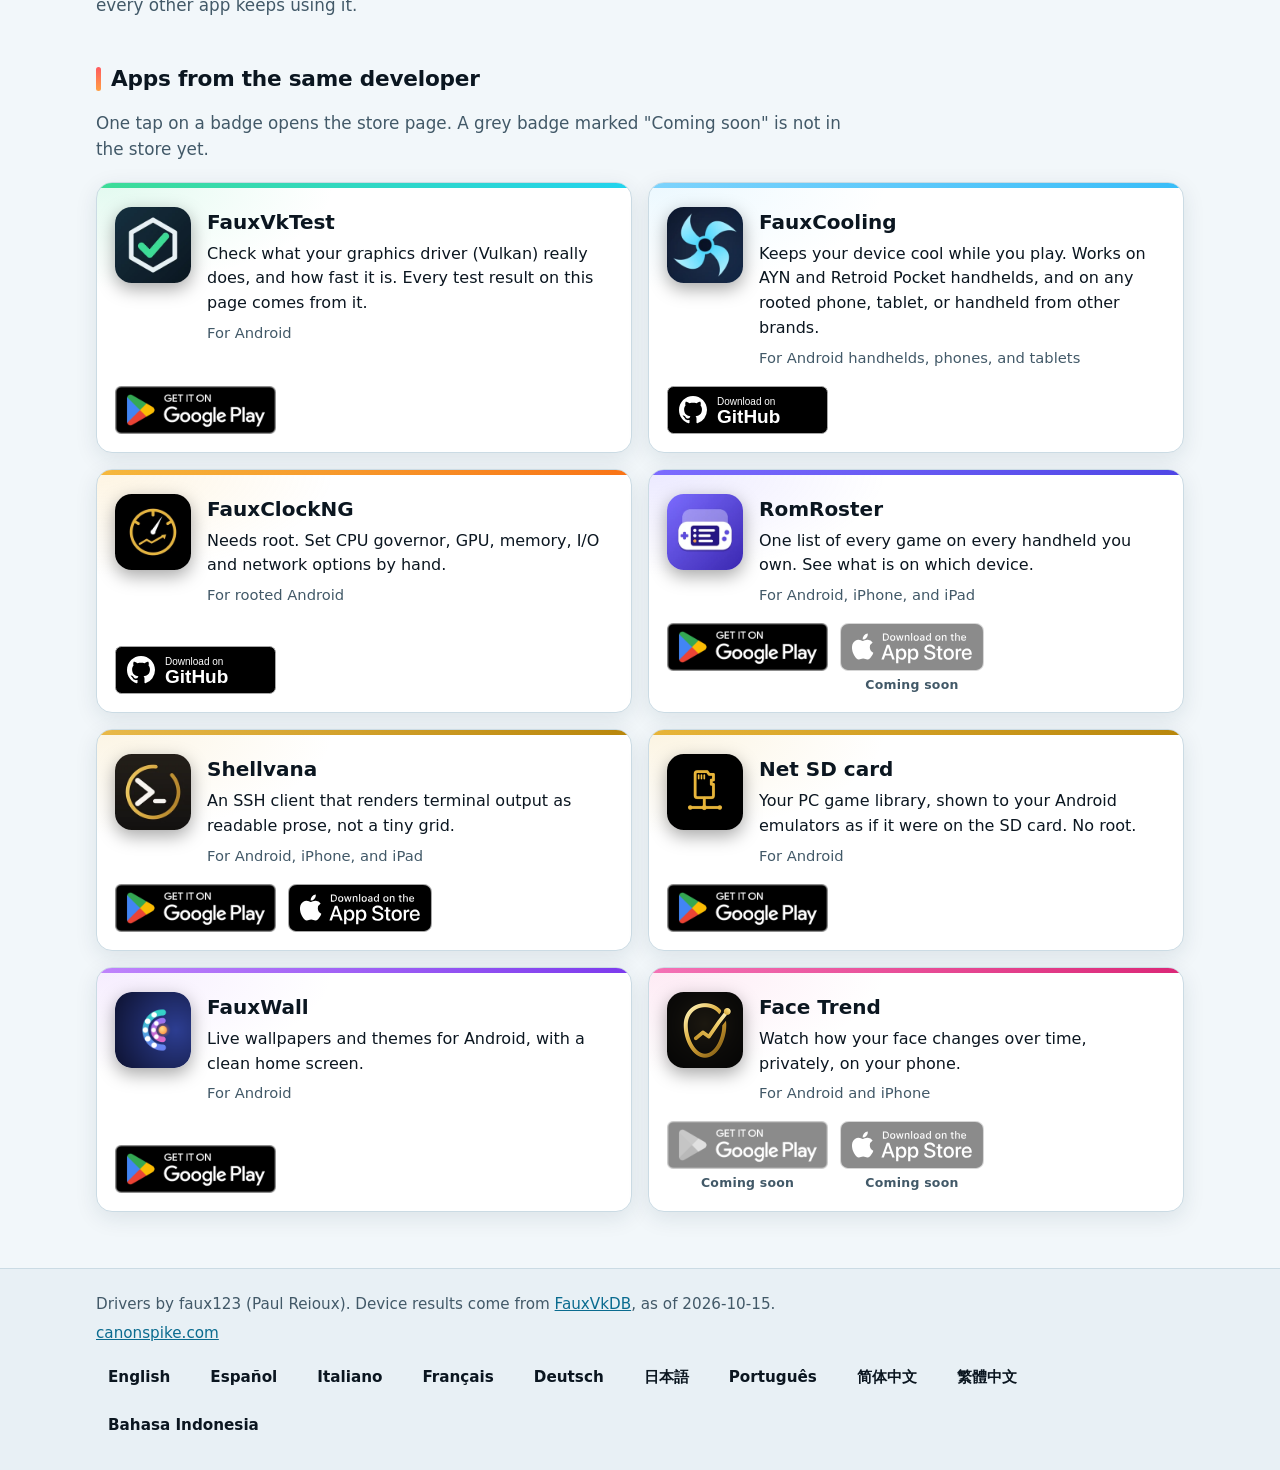
==== commit ac8d0fea: "drivers: Turnip is built on all seven of Paul's Adreno devices (Odin 3, Duo, S23, S22, S21+, S20+, S" ====
--- a/drivers/index.html
+++ b/drivers/index.html
@@ -72,22 +72,25 @@
 <!-- TURNIP -->
 <article class="card driver fam-adreno" id="turnip">
 <div class="dhead"><div class="who"><p class="kicker">Turnip · Adreno</p><h2>Turnip for Adreno 600, 700, and 800 series</h2>
-<p>For Qualcomm Snapdragon devices. Built on the AYN Odin 3 (Adreno 830).</p></div>
+<p>For Qualcomm Snapdragon devices. Built on seven devices I own: the AYN Odin 3 (Adreno 830), the Retroid Pocket Duo (Adreno 722), and five Samsung Galaxy phones: the S23 (Adreno 740), S22 (Adreno 730), S21+ (Adreno 660), S20+ (Adreno 650), and S10 (Adreno 640).</p></div>
 <div class="get"><a class="btn" href="https://github.com/faux123/turnip-faux123-driver/releases" rel="noopener">Download</a><span class="ver" hidden>Latest public release <span class="tag" translate="no"></span></span></div></div>
 <div class="dbody">
 <p class="say">This one has the widest reach. Turnip speaks the same language to every modern Adreno chip, so the same file has run on five generations of Snapdragon graphics, from 2021 Galaxy phones to the newest handhelds.</p>
 <div><p class="label">Graphics chips it has run on</p>
-<div class="chips" translate="no"><span class="gpu">Adreno 660</span><span class="gpu">Adreno 730</span><span class="gpu">Adreno 740</span><span class="gpu home">Adreno 830</span><span class="gpu">Adreno 840</span></div></div>
+<div class="chips" translate="no"><span class="gpu home">Adreno 640</span><span class="gpu home">Adreno 650</span><span class="gpu home">Adreno 660</span><span class="gpu home">Adreno 722</span><span class="gpu home">Adreno 730</span><span class="gpu home">Adreno 740</span><span class="gpu home">Adreno 830</span><span class="gpu">Adreno 840</span></div></div>
 <div><p class="label">Devices</p><ul class="devs">
 <li class="is-home"><span class="dev" translate="no">AYN Odin 3</span><span class="chip-name" translate="no">Adreno 830</span><span class="badge b-home">Built on</span><span class="src"><a href="https://fauxvkdb.canonspike.com/report/4" data-word="check">Test result</a></span></li>
+<li class="is-home"><span class="dev" translate="no">Samsung Galaxy S23</span><span class="chip-name" translate="no">Adreno 740</span><span class="badge b-home">Built on</span><span class="src"><a href="https://fauxvkdb.canonspike.com/report/32">Test result</a></span></li>
+<li class="is-home"><span class="dev" translate="no">Samsung Galaxy S22</span><span class="chip-name" translate="no">Adreno 730</span><span class="badge b-home">Built on</span><span class="src"><a href="https://fauxvkdb.canonspike.com/report/47">Test result</a></span></li>
+<li class="is-home"><span class="dev" translate="no">Samsung Galaxy S21+ 5G</span><span class="chip-name" translate="no">Adreno 660</span><span class="badge b-home">Built on</span><span class="src"><a href="https://fauxvkdb.canonspike.com/report/30">Test result</a></span></li>
+<li class="is-home"><span class="dev" translate="no">Samsung Galaxy S20+ 5G</span><span class="chip-name" translate="no">Adreno 650</span><span class="badge b-home">Built on</span><span class="src"><a href="https://fauxvkdb.canonspike.com/report/1628">Test result</a></span></li>
+<li class="is-home"><span class="dev" translate="no">Samsung Galaxy S10</span><span class="chip-name" translate="no">Adreno 640</span><span class="badge b-home">Built on</span><span class="src"><a href="https://fauxvkdb.canonspike.com/report/1629">Test result</a></span></li>
+<li class="is-home"><span class="dev" translate="no">Retroid Pocket Duo</span><span class="chip-name" translate="no">Adreno 722</span><span class="badge b-home">Built on</span><span class="src"><a href="https://fauxvkdb.canonspike.com/report/1633">Test result</a></span></li>
 <li><span class="dev" translate="no">Samsung Galaxy S26 Ultra</span><span class="chip-name" translate="no">Adreno 840</span><span class="badge b-ok">Works</span><span class="src"><a href="https://fauxvkdb.canonspike.com/report/604">Test result</a></span></li>
 <li><span class="dev" translate="no">POCO F8 Pro</span><span class="chip-name" translate="no">Adreno 830</span><span class="badge b-ok">Works</span><span class="src"><a href="https://fauxvkdb.canonspike.com/report/641" data-word="speed">Speed test</a></span></li>
 <li><span class="dev" translate="no">AYN Odin 2 Portal</span><span class="chip-name" translate="no">Adreno 740</span><span class="badge b-ok">Works</span><span class="src"><a href="https://fauxvkdb.canonspike.com/report/235">Test result</a></span></li>
 <li><span class="dev" translate="no">AYN Thor</span><span class="chip-name" translate="no">Adreno 740</span><span class="badge b-ok">Works</span><span class="src"><a href="https://fauxvkdb.canonspike.com/report/102">Speed test</a></span></li>
-<li><span class="dev" translate="no">Samsung Galaxy S23</span><span class="chip-name" translate="no">Adreno 740</span><span class="badge b-ok">Works</span><span class="src"><a href="https://fauxvkdb.canonspike.com/report/32">Test result</a></span></li>
 <li><span class="dev" translate="no">Samsung Galaxy S22 Ultra</span><span class="chip-name" translate="no">Adreno 730</span><span class="badge b-ok">Works</span><span class="src"><a href="https://fauxvkdb.canonspike.com/report/459">Speed test</a></span></li>
-<li><span class="dev" translate="no">Samsung Galaxy S22</span><span class="chip-name" translate="no">Adreno 730</span><span class="badge b-ok">Works</span><span class="src"><a href="https://fauxvkdb.canonspike.com/report/47">Test result</a></span></li>
-<li><span class="dev" translate="no">Samsung Galaxy S21+ 5G</span><span class="chip-name" translate="no">Adreno 660</span><span class="badge b-ok">Works</span><span class="src"><a href="https://fauxvkdb.canonspike.com/report/30">Test result</a></span></li>
 </ul></div>
 <div class="try"><div><span class="badge b-try">Not tested yet</span><ul><li>Any other device with Adreno 600, 700, or 800 series graphics</li><li>That includes the Retroid Pocket 5 and Retroid Pocket Mini, and the AYN Odin 2</li></ul></div></div>
 <div class="altpkg" id="droiddeck"><p class="label">Using DroidDeck?</p>
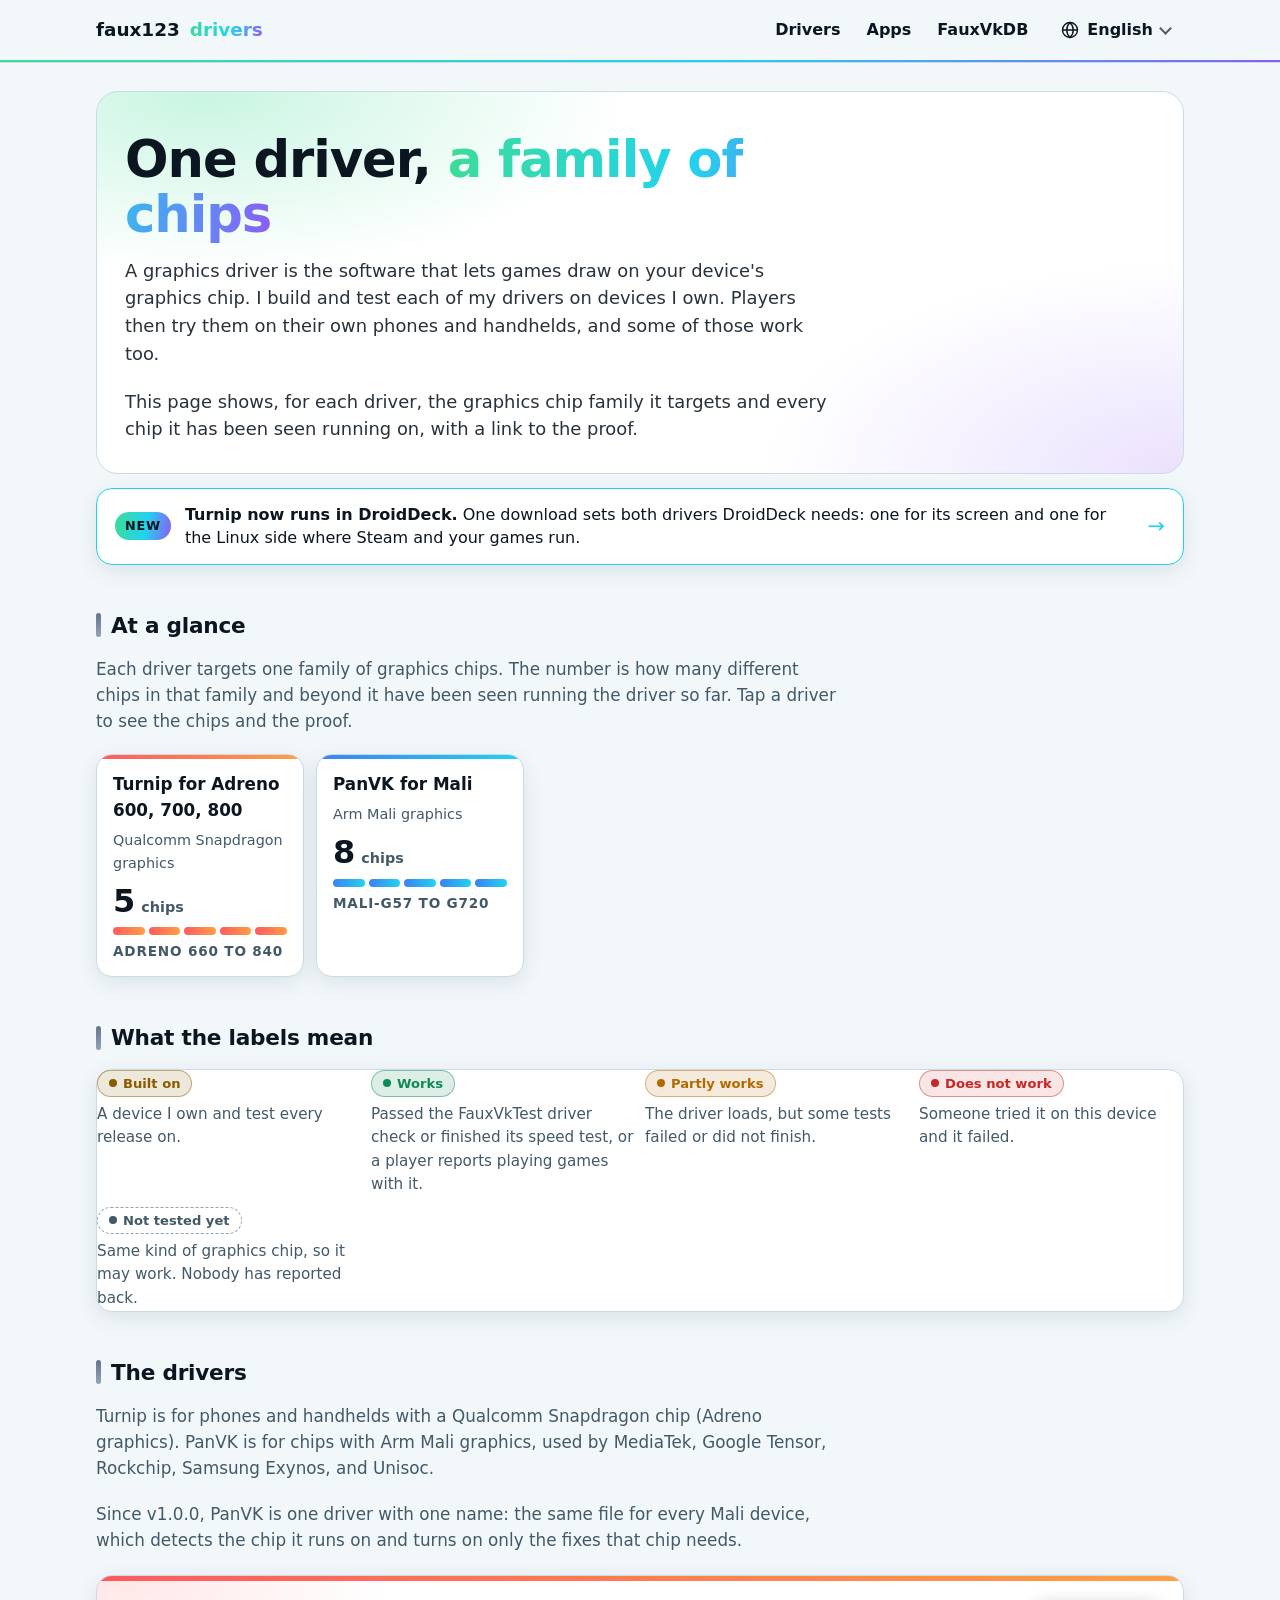
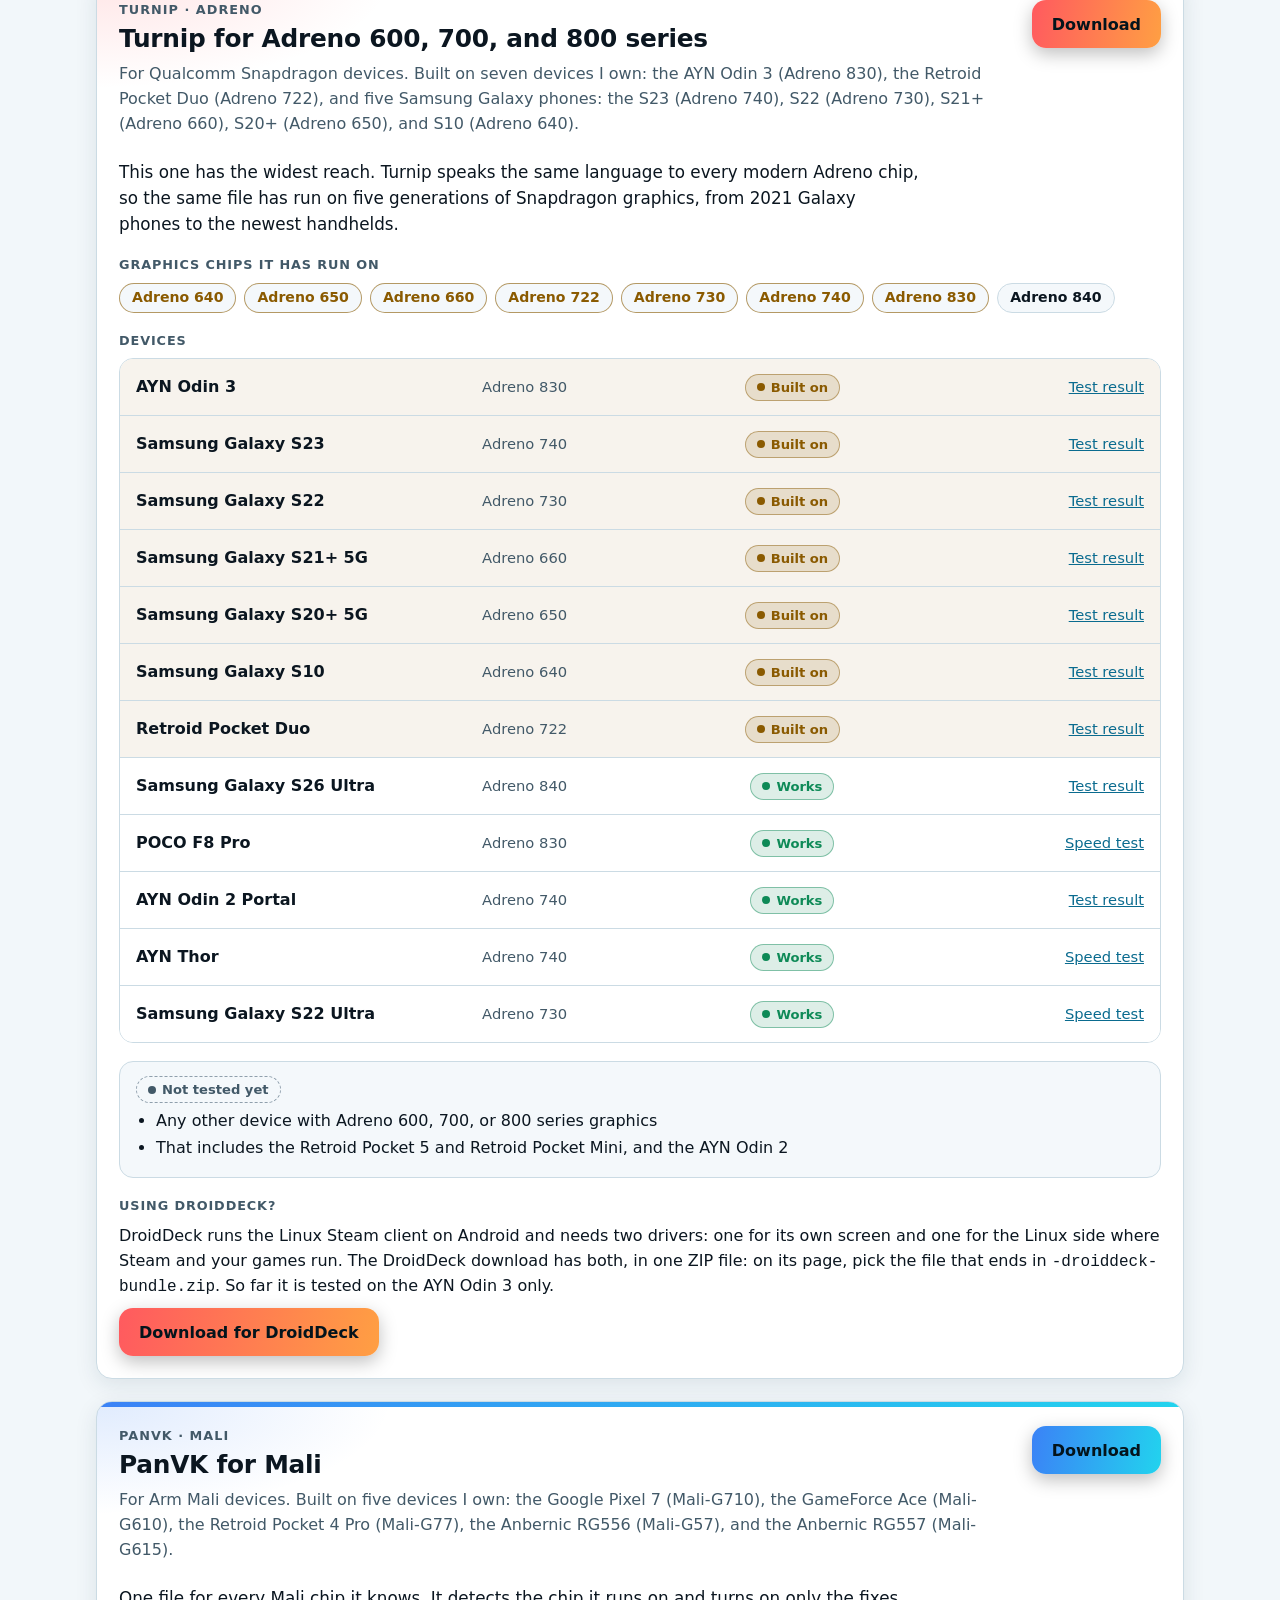
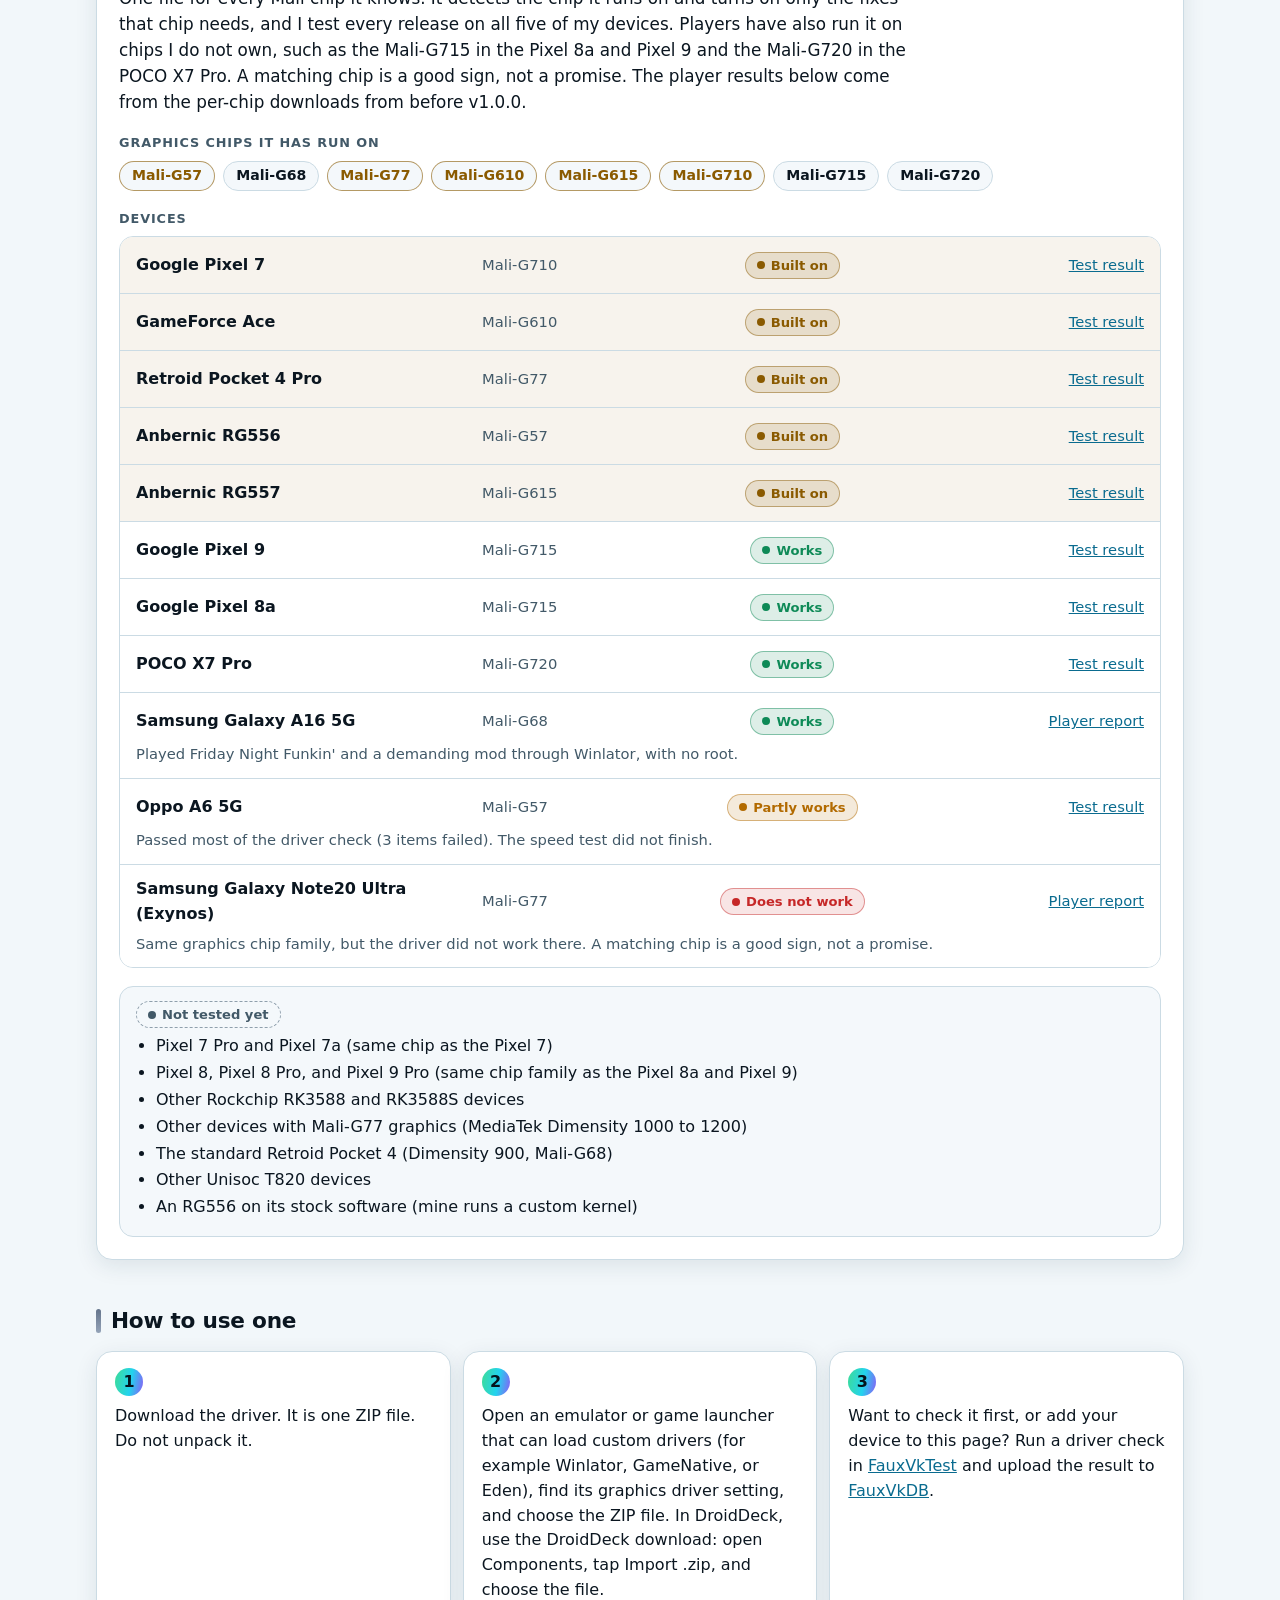
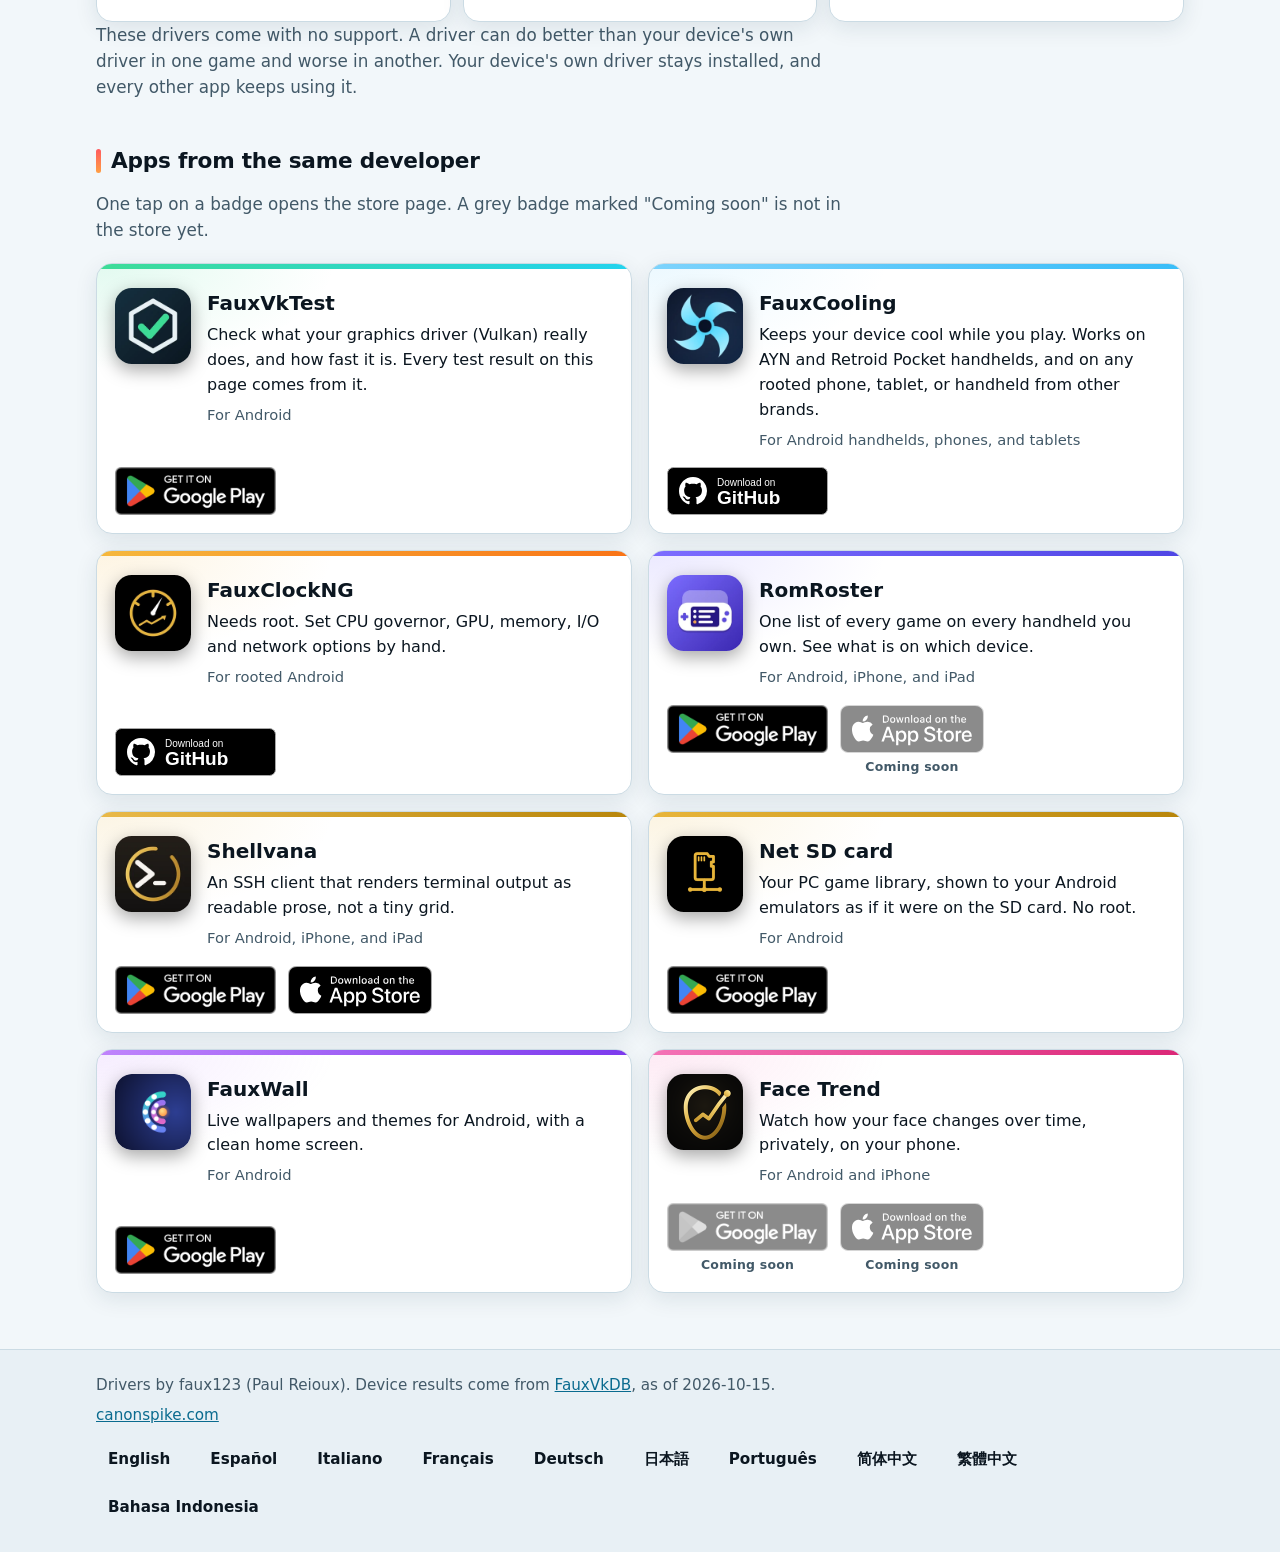
==== commit 71775815: "drivers: PanVK is built on five devices, the Anbernic RG557 (Mali-G615) joins with FauxVkDB report 2" ====
--- a/drivers/index.html
+++ b/drivers/index.html
@@ -53,7 +53,7 @@
 <a class="card fam-adreno" href="#turnip"><span class="name">Turnip for Adreno 600, 700, 800</span><span class="home">Qualcomm Snapdragon graphics</span>
 <span class="count">5<small>chips</small></span><span class="reach" aria-hidden="true"><i class="on"></i><i class="on"></i><i class="on"></i><i class="on"></i><i class="on"></i></span><span class="word">Adreno 660 to 840</span></a>
 <a class="card fam-mali" href="#panvk"><span class="name">PanVK for Mali</span><span class="home">Arm Mali graphics</span>
-<span class="count">7<small>chips</small></span><span class="reach" aria-hidden="true"><i class="on"></i><i class="on"></i><i class="on"></i><i class="on"></i><i class="on"></i></span><span class="word">Mali-G57 to G720</span></a>
+<span class="count">8<small>chips</small></span><span class="reach" aria-hidden="true"><i class="on"></i><i class="on"></i><i class="on"></i><i class="on"></i><i class="on"></i></span><span class="word">Mali-G57 to G720</span></a>
 </div>
 
 <h2 id="badges">What the labels mean</h2>
@@ -99,19 +99,20 @@
 </div></article>
 
 <!-- PANVK -->
-<article class="card driver fam-mali" id="panvk"><span id="pixel7"></span><span id="ace"></span><span id="rp4pro"></span><span id="rg556"></span>
+<article class="card driver fam-mali" id="panvk"><span id="pixel7"></span><span id="ace"></span><span id="rp4pro"></span><span id="rg556"></span><span id="rg557"></span>
 <div class="dhead"><div class="who"><p class="kicker">PanVK · Mali</p><h2>PanVK for Mali</h2>
-<p>For Arm Mali devices. Built on four devices I own: the Google Pixel 7 (Mali-G710), the GameForce Ace (Mali-G610), the Retroid Pocket 4 Pro (Mali-G77), and the Anbernic RG556 (Mali-G57).</p></div>
+<p>For Arm Mali devices. Built on five devices I own: the Google Pixel 7 (Mali-G710), the GameForce Ace (Mali-G610), the Retroid Pocket 4 Pro (Mali-G77), the Anbernic RG556 (Mali-G57), and the Anbernic RG557 (Mali-G615).</p></div>
 <div class="get"><a class="btn" href="https://github.com/faux123/panvk-faux123-driver-ace/releases" rel="noopener">Download</a><span class="ver" hidden>Latest public release <span class="tag" translate="no"></span></span></div></div>
 <div class="dbody">
-<p class="say">One file for every Mali chip it knows. It detects the chip it runs on and turns on only the fixes that chip needs, and I test every release on all four of my devices. Players have also run it on chips I do not own, such as the Mali-G715 in the Pixel 8a and Pixel 9 and the Mali-G720 in the POCO X7 Pro. A matching chip is a good sign, not a promise. The player results below come from the per-chip downloads from before v1.0.0.</p>
+<p class="say">One file for every Mali chip it knows. It detects the chip it runs on and turns on only the fixes that chip needs, and I test every release on all five of my devices. Players have also run it on chips I do not own, such as the Mali-G715 in the Pixel 8a and Pixel 9 and the Mali-G720 in the POCO X7 Pro. A matching chip is a good sign, not a promise. The player results below come from the per-chip downloads from before v1.0.0.</p>
 <div><p class="label">Graphics chips it has run on</p>
-<div class="chips" translate="no"><span class="gpu home">Mali-G57</span><span class="gpu">Mali-G68</span><span class="gpu home">Mali-G77</span><span class="gpu home">Mali-G610</span><span class="gpu home">Mali-G710</span><span class="gpu">Mali-G715</span><span class="gpu">Mali-G720</span></div></div>
+<div class="chips" translate="no"><span class="gpu home">Mali-G57</span><span class="gpu">Mali-G68</span><span class="gpu home">Mali-G77</span><span class="gpu home">Mali-G610</span><span class="gpu home">Mali-G615</span><span class="gpu home">Mali-G710</span><span class="gpu">Mali-G715</span><span class="gpu">Mali-G720</span></div></div>
 <div><p class="label">Devices</p><ul class="devs">
 <li class="is-home"><span class="dev" translate="no">Google Pixel 7</span><span class="chip-name" translate="no">Mali-G710</span><span class="badge b-home">Built on</span><span class="src"><a href="https://fauxvkdb.canonspike.com/report/1060">Test result</a></span></li>
 <li class="is-home"><span class="dev" translate="no">GameForce Ace</span><span class="chip-name" translate="no">Mali-G610</span><span class="badge b-home">Built on</span><span class="src"><a href="https://fauxvkdb.canonspike.com/report/1059">Test result</a></span></li>
 <li class="is-home"><span class="dev" translate="no">Retroid Pocket 4 Pro</span><span class="chip-name" translate="no">Mali-G77</span><span class="badge b-home">Built on</span><span class="src"><a href="https://fauxvkdb.canonspike.com/report/1061">Test result</a></span></li>
 <li class="is-home"><span class="dev" translate="no">Anbernic RG556</span><span class="chip-name" translate="no">Mali-G57</span><span class="badge b-home">Built on</span><span class="src"><a href="https://fauxvkdb.canonspike.com/report/1062">Test result</a></span></li>
+<li class="is-home"><span class="dev" translate="no">Anbernic RG557</span><span class="chip-name" translate="no">Mali-G615</span><span class="badge b-home">Built on</span><span class="src"><a href="https://fauxvkdb.canonspike.com/report/2425">Test result</a></span></li>
 <li><span class="dev" translate="no">Google Pixel 9</span><span class="chip-name" translate="no">Mali-G715</span><span class="badge b-ok">Works</span><span class="src"><a href="https://fauxvkdb.canonspike.com/report/744">Test result</a></span></li>
 <li><span class="dev" translate="no">Google Pixel 8a</span><span class="chip-name" translate="no">Mali-G715</span><span class="badge b-ok">Works</span><span class="src"><a href="https://fauxvkdb.canonspike.com/report/560">Test result</a></span></li>
 <li><span class="dev" translate="no">POCO X7 Pro</span><span class="chip-name" translate="no">Mali-G720</span><span class="badge b-ok">Works</span><span class="src"><a href="https://fauxvkdb.canonspike.com/report/227">Test result</a></span></li>
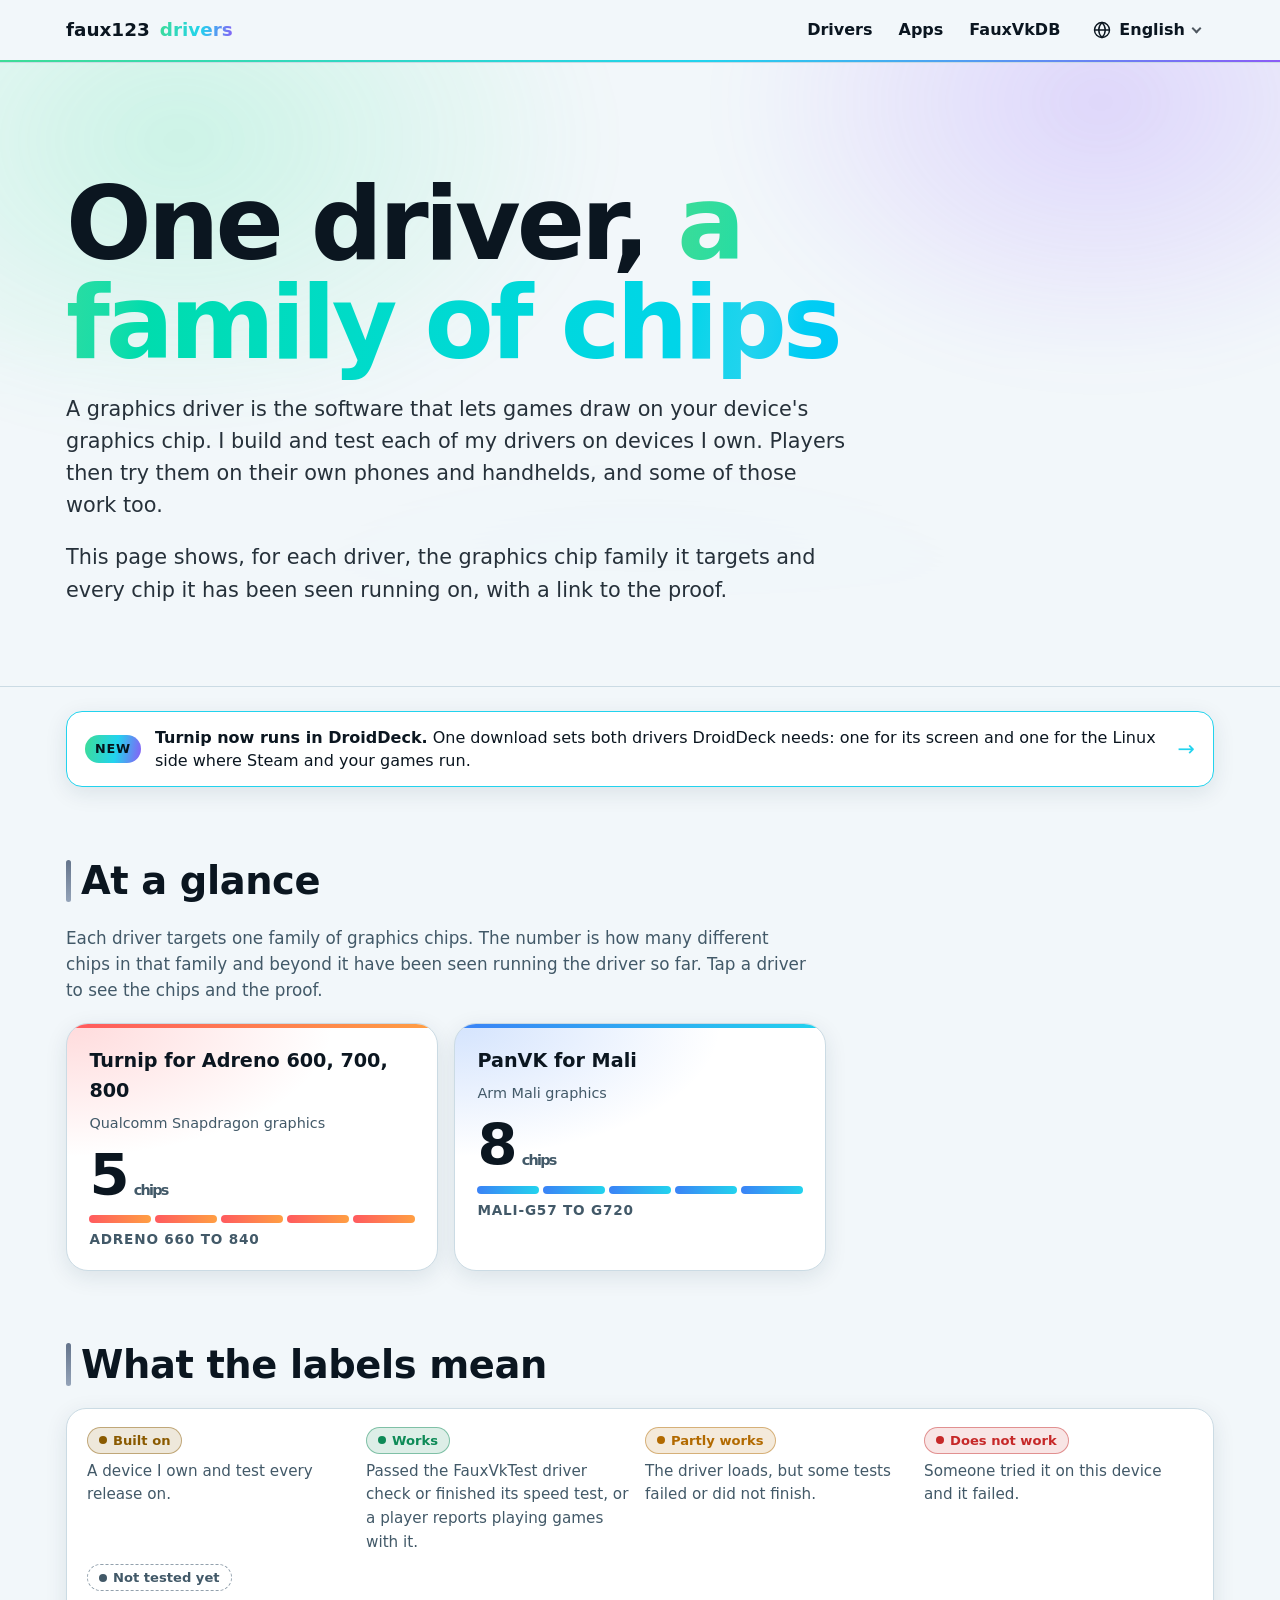
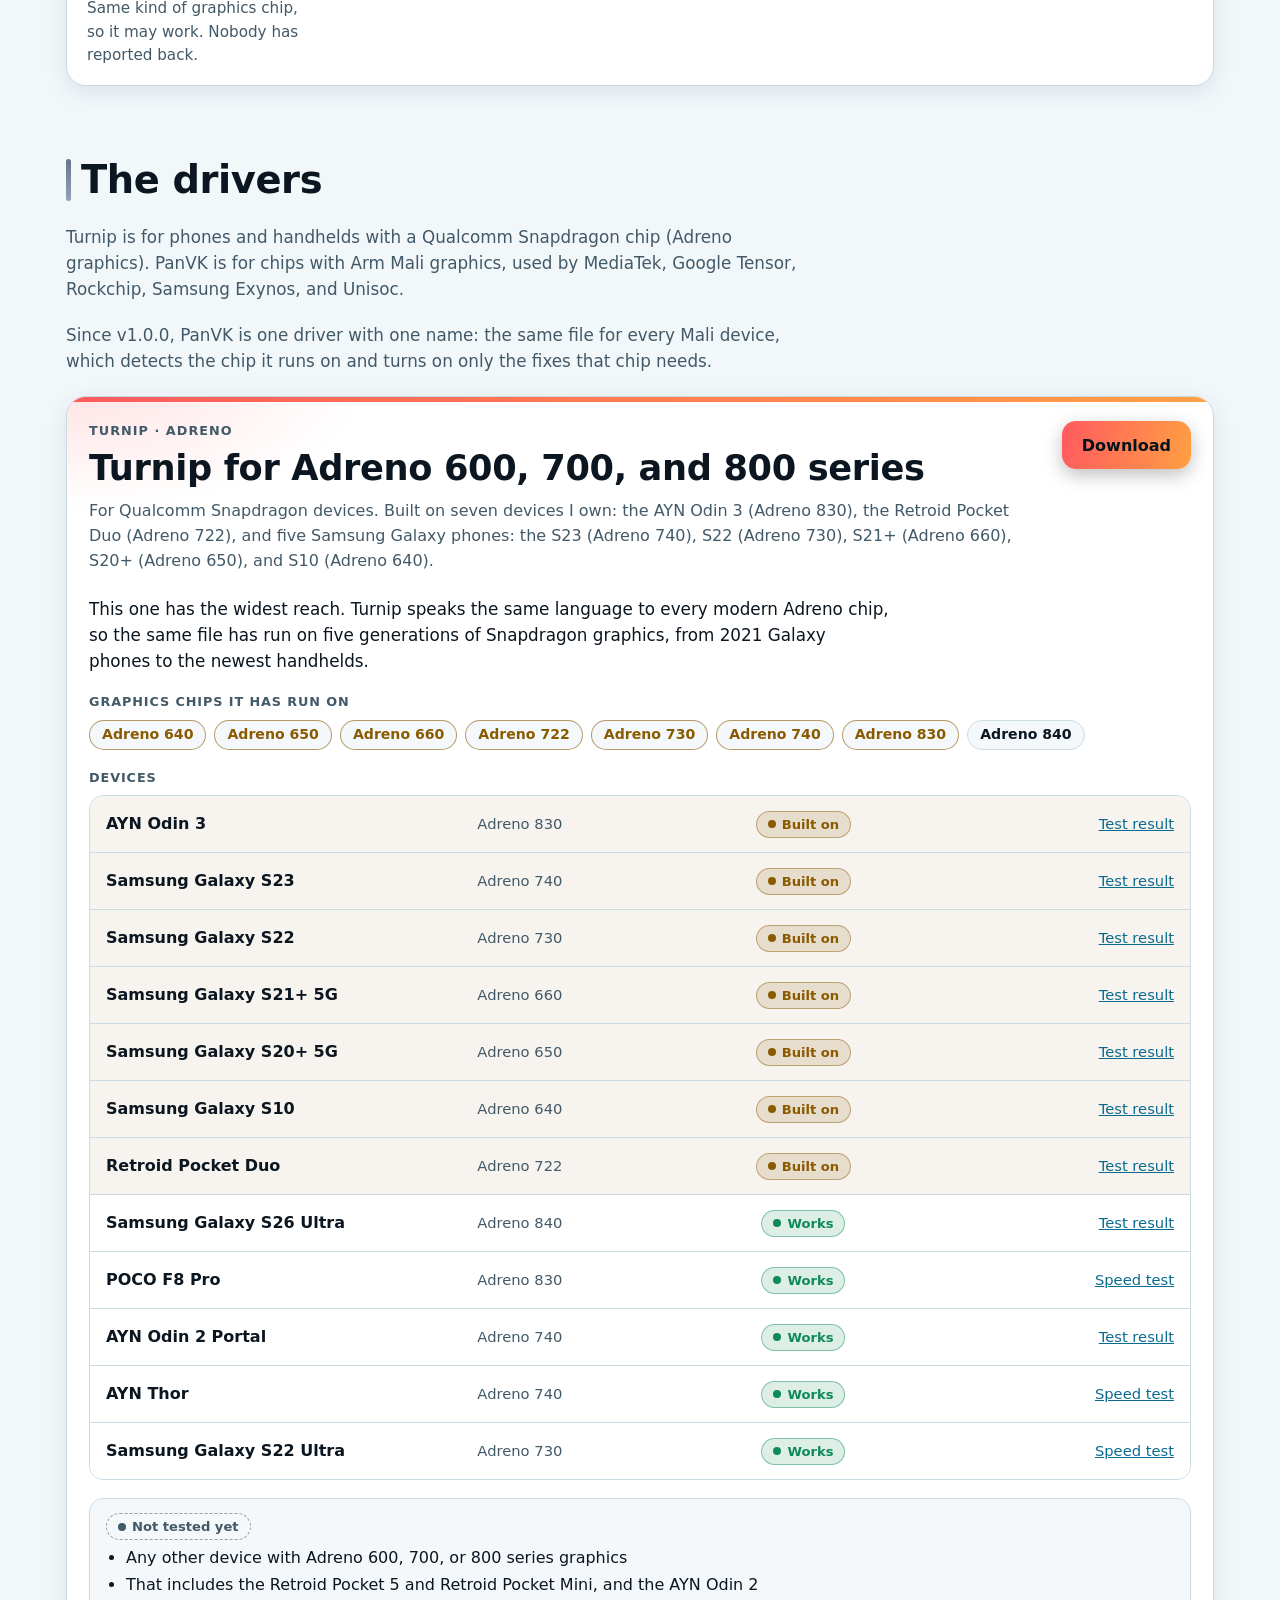
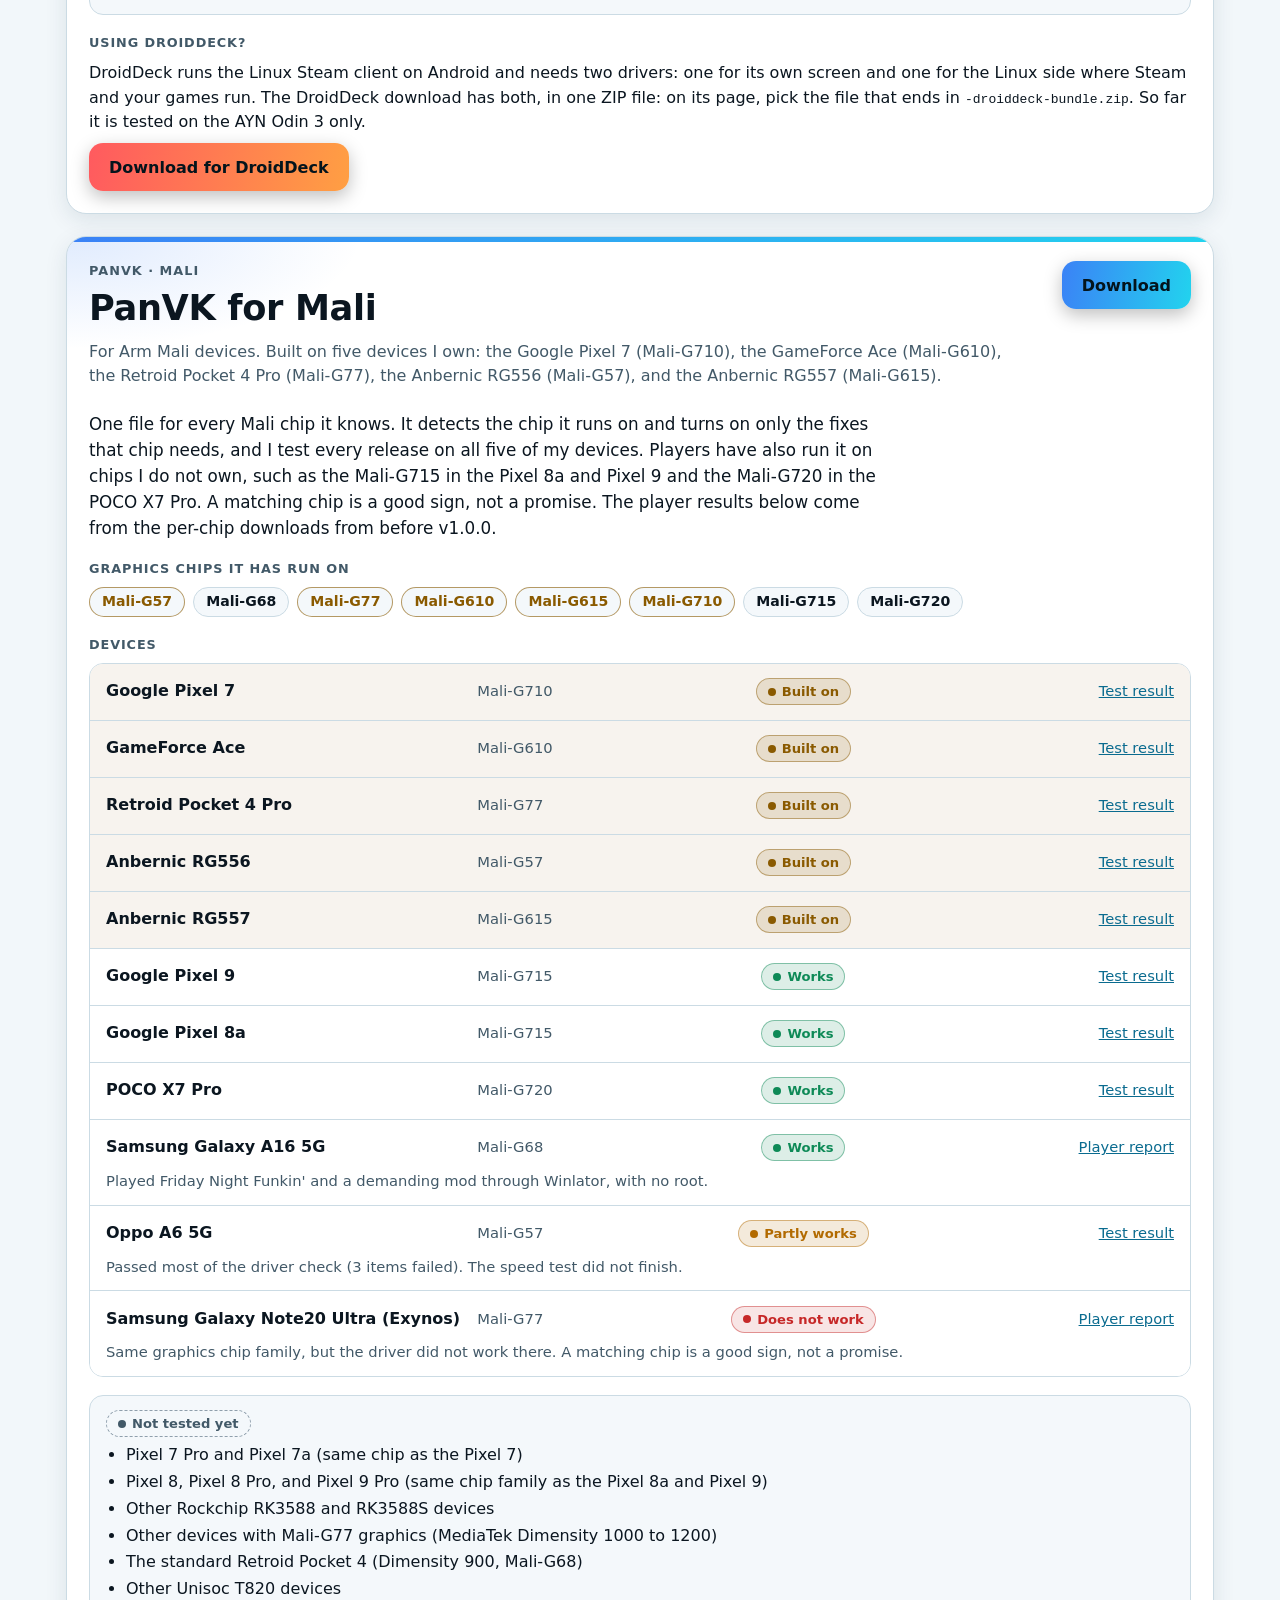
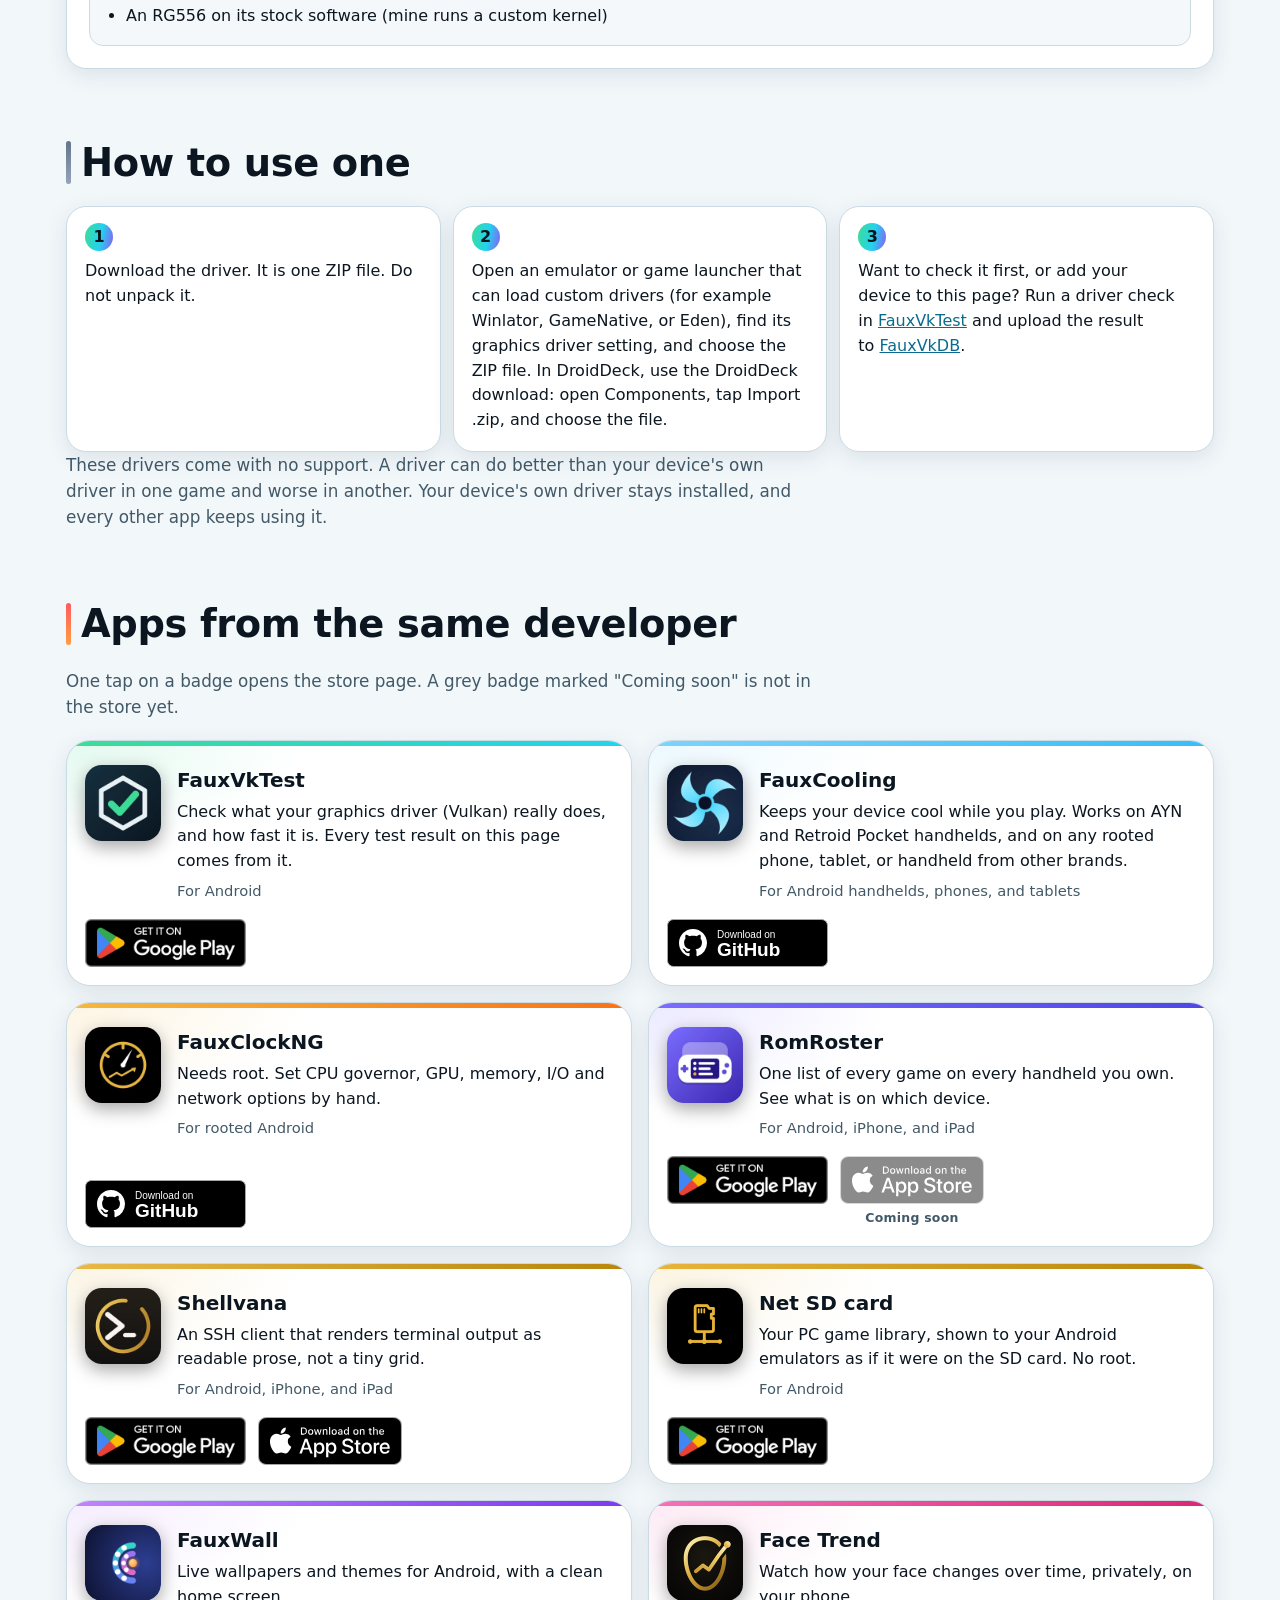
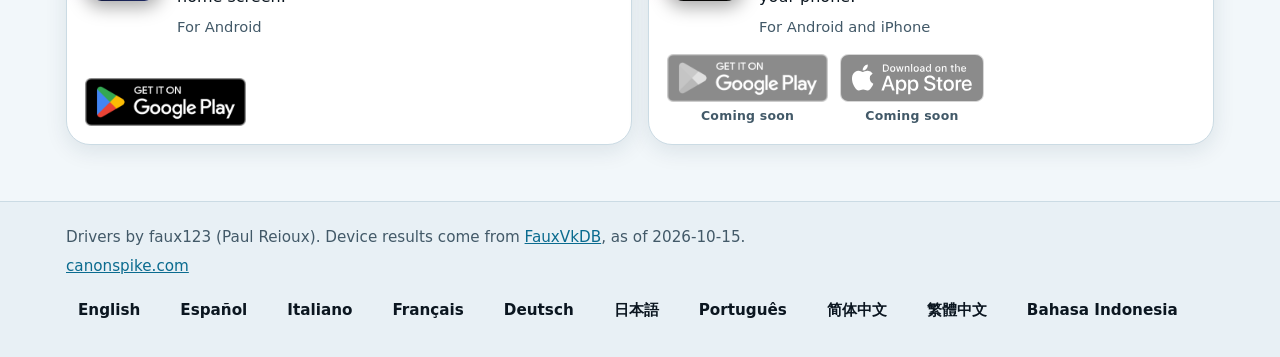
==== commit 24762a42: "Drivers page, bold layer in all 10 languages: full-bleed aurora hero, larger headings and counts, sq" ====
--- a/drivers/index.html
+++ b/drivers/index.html
@@ -3,6 +3,8 @@
 <head>
 <meta charset="utf-8">
 <meta name="viewport" content="width=device-width, initial-scale=1">
+<meta name="color-scheme" content="dark light">
+<meta name="text-scale" content="scale">
 <title>faux123 graphics drivers: which graphics chips each one runs on</title>
 <meta name="description" content="Two custom Android graphics drivers by faux123 (Turnip for Adreno, PanVK for Mali). See which graphics chips each one targets, and every chip it has been seen running on.">
 <meta name="theme-color" content="#0B1620">
@@ -11,6 +13,7 @@
 <link rel="icon" href="/images/favicon.svg" type="image/svg+xml">
 <link rel="apple-touch-icon" href="/images/apple-touch-icon.png">
 <link rel="stylesheet" href="/drivers/drivers.css">
+<script type="module" src="/topbar.js"></script>
 <!-- i18n:alternates -->
 <link rel="alternate" hreflang="en" href="https://canonspike.com/drivers/">
 <link rel="alternate" hreflang="es" href="https://canonspike.com/drivers/es/">
@@ -26,7 +29,7 @@
 <!-- /i18n:alternates -->
 </head>
 <body>
-<header class="site"><div class="wrap">
+<header class="site topbar"><div class="wrap">
 <a class="brand" href="/drivers/">faux123 <b>drivers</b></a>
 <nav aria-label="Main">
 <a href="#drivers">Drivers</a>
@@ -37,7 +40,7 @@
 
 <main><div class="wrap">
 
-<section class="hero">
+<section class="hero"><div class="aurora" aria-hidden="true"></div>
 <h1>One driver, <span class="grad">a family of chips</span></h1>
 <p class="sub">A graphics driver is the software that lets games draw on your device's graphics chip. I build and test each of my drivers on devices I own. Players then try them on their own phones and handhelds, and some of those work too.</p>
 <p class="sub">This page shows, for each driver, the graphics chip family it targets and every chip it has been seen running on, with a link to the proof.</p>
--- a/drivers/drivers.css
+++ b/drivers/drivers.css
@@ -18,15 +18,16 @@
 .acc-roster{--a1:#7C6CFF;--a2:#4F46E5}.acc-shell{--a1:#E9B949;--a2:#B8860B}
 .acc-netsd{--a1:#E8B53A;--a2:#B8860B}.acc-wall{--a1:#C084FC;--a2:#7C3AED}.acc-face{--a1:#F472B6;--a2:#DB2777}
 
-*{box-sizing:border-box}
-html{-webkit-text-size-adjust:100%;scroll-behavior:smooth}
-body{margin:0;background:var(--bg);color:var(--text);font:16px/1.55 var(--sans);overflow-wrap:anywhere;min-height:100vh;display:flex;flex-direction:column}
+@layer reset{*,::before,::after{box-sizing:border-box}}
+html{-webkit-text-size-adjust:100%;text-size-adjust:100%}
+@media (prefers-reduced-motion:no-preference){html{scroll-behavior:smooth}}
+body{margin:0;background:var(--bg);color:var(--text);font-family:var(--sans);line-height:1.55;overflow-wrap:break-word;min-height:100vh;min-height:100dvh;display:flex;flex-direction:column}
 main{flex:1;padding:28px 0 56px}
 a{color:var(--link)}
 :focus-visible{outline:3px solid var(--g2);outline-offset:2px;border-radius:6px}
 .wrap{max-width:1120px;margin:0 auto;padding:0 16px}
 
-header.site{position:sticky;top:0;z-index:10;background:color-mix(in srgb,var(--bg) 85%,transparent);backdrop-filter:blur(10px);border-bottom:1px solid var(--line)}
+header.site{position:sticky;top:0;z-index:10;background:color-mix(in oklab,var(--bg) 85%,transparent);backdrop-filter:blur(10px);border-bottom:1px solid var(--line)}
 header.site::after{content:"";display:block;height:2px;background:var(--grad)}
 header.site .wrap{display:flex;flex-wrap:wrap;align-items:center;gap:0 8px;min-height:60px}
 header.site a{white-space:nowrap;overflow-wrap:normal}
@@ -59,11 +60,11 @@
 /* status badges */
 .badge{display:inline-flex;align-items:center;gap:6px;padding:2px 11px;border-radius:999px;font:700 .82rem/1.6 var(--sans);white-space:nowrap;border:1px solid}
 .badge::before{content:"";width:8px;height:8px;border-radius:50%;background:currentColor;flex:none}
-.b-home{color:var(--gold);background:color-mix(in srgb,var(--gold) 14%,transparent);border-color:color-mix(in srgb,var(--gold) 45%,transparent)}
-.b-ok{color:var(--ok);background:color-mix(in srgb,var(--ok) 14%,transparent);border-color:color-mix(in srgb,var(--ok) 45%,transparent)}
-.b-part{color:var(--part);background:color-mix(in srgb,var(--part) 14%,transparent);border-color:color-mix(in srgb,var(--part) 45%,transparent)}
-.b-try{color:var(--muted);background:transparent;border-style:dashed;border-color:color-mix(in srgb,var(--none) 70%,transparent)}
-.b-no{color:var(--no);background:color-mix(in srgb,var(--no) 12%,transparent);border-color:color-mix(in srgb,var(--no) 45%,transparent)}
+.b-home{color:var(--gold);background:color-mix(in oklab,var(--gold) 14%,transparent);border-color:color-mix(in oklab,var(--gold) 45%,transparent)}
+.b-ok{color:var(--ok);background:color-mix(in oklab,var(--ok) 14%,transparent);border-color:color-mix(in oklab,var(--ok) 45%,transparent)}
+.b-part{color:var(--part);background:color-mix(in oklab,var(--part) 14%,transparent);border-color:color-mix(in oklab,var(--part) 45%,transparent)}
+.b-try{color:var(--muted);background:transparent;border-style:dashed;border-color:color-mix(in oklab,var(--none) 70%,transparent)}
+.b-no{color:var(--no);background:color-mix(in oklab,var(--no) 12%,transparent);border-color:color-mix(in oklab,var(--no) 45%,transparent)}
 .legend{display:grid;gap:10px;grid-template-columns:repeat(auto-fit,minmax(min(100%,230px),1fr));margin:0;padding:0;list-style:none}
 .legend li{display:flex;flex-direction:column;align-items:flex-start;gap:6px}
 .legend p{margin:0;color:var(--muted);font-size:.95rem}
@@ -72,13 +73,13 @@
 .glance{display:grid;gap:12px;grid-template-columns:repeat(auto-fill,minmax(min(100%,200px),1fr))}
 .glance a{display:flex;flex-direction:column;gap:6px;text-decoration:none;color:var(--text);padding:16px 16px 14px;overflow:hidden;transition:transform .15s,border-color .15s}
 .glance a::before{content:"";position:absolute;left:0;right:0;top:0;height:4px;background:linear-gradient(90deg,var(--a1),var(--a2))}
-.glance a:hover{transform:translateY(-2px);border-color:var(--a1)}
+.glance a:hover{border-color:var(--a1)}
 .glance .name{font-weight:800;font-size:1.05rem}
 .glance .home{color:var(--muted);font-size:.9rem}
 .glance .count{font-size:2rem;font-weight:800;line-height:1.1;margin-top:4px}
 .glance .count small{font-size:.9rem;font-weight:600;color:var(--muted);margin-left:6px}
 .reach{display:flex;gap:4px;margin-top:2px}
-.reach i{flex:1;height:8px;border-radius:4px;background:color-mix(in srgb,var(--none) 30%,transparent)}
+.reach i{flex:1;height:8px;border-radius:4px;background:color-mix(in oklab,var(--none) 30%,transparent)}
 .reach i.on{background:linear-gradient(90deg,var(--a1),var(--a2))}
 .glance .word{font-size:.85rem;font-weight:700;color:var(--muted);text-transform:uppercase;letter-spacing:.06em}
 
@@ -86,7 +87,7 @@
 .driver{margin-top:22px;padding:0;overflow:hidden}
 .driver::before{content:"";position:absolute;left:0;right:0;top:0;height:5px;background:linear-gradient(90deg,var(--a1),var(--a2))}
 .dhead{display:flex;flex-wrap:wrap;align-items:flex-start;gap:14px 20px;padding:24px 22px 18px;
-background:radial-gradient(420px 160px at 0 0,color-mix(in srgb,var(--a1) 16%,transparent),transparent 70%)}
+background:radial-gradient(420px 160px at 0 0,color-mix(in oklab,var(--a1) 16%,transparent),transparent 70%)}
 .dhead .who{flex:1 1 320px;min-width:0}
 .dhead h2{margin:0 0 4px;font-size:1.55rem}
 .dhead h2::before{display:none}
@@ -95,7 +96,7 @@
 .dhead .get{display:flex;flex-direction:column;align-items:flex-end;gap:6px}
 .altpkg{display:grid;gap:8px}.altpkg p{margin:0}.altpkg .get{display:flex;flex-wrap:wrap;align-items:center;gap:10px}
 .btn{min-height:48px;padding:0 20px;border-radius:14px;border:0;background:linear-gradient(100deg,var(--a1),var(--a2));color:#04141c;font:700 1rem var(--sans);display:inline-flex;align-items:center;justify-content:center;gap:8px;text-decoration:none;box-shadow:0 6px 18px rgba(0,0,0,.25);transition:transform .15s,filter .15s;white-space:nowrap}
-.btn:hover{transform:translateY(-1px);filter:brightness(1.08)}
+.btn:hover{filter:brightness(1.08)}
 .ver{color:var(--muted);font-size:.85rem}
 /* The release line waits for releases.js; keep its space so the header does not move when it appears. */
 .ver[hidden]{display:block;visibility:hidden}
@@ -103,7 +104,7 @@
 .say{margin:0;font-size:1.05rem;max-width:75ch}
 .chips{display:flex;flex-wrap:wrap;gap:8px}
 .gpu{display:inline-flex;align-items:center;padding:3px 12px;border-radius:999px;font-weight:700;font-size:.88rem;background:var(--card2);border:1px solid var(--line)}
-.gpu.home{border-color:color-mix(in srgb,var(--gold) 60%,transparent);color:var(--gold)}
+.gpu.home{border-color:color-mix(in oklab,var(--gold) 60%,transparent);color:var(--gold)}
 .label{font-size:.8rem;font-weight:800;text-transform:uppercase;letter-spacing:.07em;color:var(--muted);margin:0 0 8px}
 
 /* device list: rows on desktop, stacked cards on phones */
@@ -111,7 +112,7 @@
 .devs li{display:grid;grid-template-columns:minmax(0,1.6fr) minmax(0,1fr) 11em minmax(0,1.2fr);gap:6px 16px;align-items:center;padding:12px 16px;border-top:1px solid var(--line);background:var(--card)}
 .devs li:first-child{border-top:0}
 .devs li>.badge{justify-self:center}
-.devs li.is-home{background:color-mix(in srgb,var(--gold) 7%,var(--card))}
+.devs li.is-home{background:color-mix(in oklab,var(--gold) 7%,var(--card))}
 .dev{font-weight:700}
 .chip-name{color:var(--muted);font-size:.92rem}
 .src{font-size:.92rem;justify-self:end;text-align:right}
@@ -130,7 +131,7 @@
 .try{display:grid;gap:12px;grid-template-columns:repeat(auto-fit,minmax(min(100%,300px),1fr))}
 .try>div{border-radius:14px;padding:14px 16px;background:var(--card2);border:1px solid var(--line)}
 .try ul{margin:6px 0 0;padding-left:20px}.try li{margin:2px 0}
-.try .warn{border-color:color-mix(in srgb,var(--no) 45%,var(--line));background:color-mix(in srgb,var(--no) 7%,var(--card2))}
+.try .warn{border-color:color-mix(in oklab,var(--no) 45%,var(--line));background:color-mix(in oklab,var(--no) 7%,var(--card2))}
 
 /* how to */
 .steps{counter-reset:s;list-style:none;margin:0;padding:0;display:grid;gap:12px;grid-template-columns:repeat(auto-fit,minmax(min(100%,250px),1fr))}
@@ -141,20 +142,20 @@
 /* app cards: FauxVkDB's About page */
 .appgrid{grid-template-columns:repeat(auto-fit,minmax(min(100%,420px),1fr))}
 .appcard{display:grid;grid-template-columns:76px minmax(0,1fr);grid-template-rows:1fr auto;gap:14px 16px;align-items:start;padding-top:24px;overflow:hidden;transition:transform .15s,box-shadow .15s,border-color .15s;
-background:radial-gradient(340px 150px at 0 0,color-mix(in srgb,var(--a1) 15%,transparent),transparent 70%),var(--card)}
+background:radial-gradient(340px 150px at 0 0,color-mix(in oklab,var(--a1) 15%,transparent),transparent 70%),var(--card)}
 .appcard::before{content:"";position:absolute;left:0;right:0;top:0;height:5px;background:linear-gradient(90deg,var(--a1),var(--a2))}
-.appcard:hover{transform:translateY(-3px);border-color:var(--a1);box-shadow:var(--shadow),0 12px 34px color-mix(in srgb,var(--a1) 26%,transparent)}
+.appcard:hover{border-color:var(--a1);box-shadow:var(--shadow),0 12px 34px color-mix(in oklab,var(--a1) 26%,transparent)}
 .appicon{display:block;line-height:0}.appicon img{border-radius:22%;box-shadow:0 6px 18px rgba(0,0,0,.35)}
 .appbody h3{font-size:1.25rem;margin:0 0 4px}.appbody p{margin:0}
 .appbody .meta{color:var(--muted);font-size:.92rem;margin-top:6px}
 .appstores{grid-column:1/-1;align-self:end;display:flex;flex-wrap:wrap;gap:12px;margin:2px 0 0}
-.appstores a{display:block;line-height:0;border-radius:9px;transition:transform .15s,filter .15s}.appstores a:hover{transform:translateY(-1px);filter:brightness(1.15)}
+.appstores a{display:block;line-height:0;border-radius:9px;transition:transform .15s,filter .15s}.appstores a:hover{filter:brightness(1.15)}
 .appstores img{height:48px;width:auto;display:block}
 .soonbadge{display:inline-flex;flex-direction:column;align-items:center;gap:4px}.soonbadge img{height:48px;width:auto;display:block;opacity:.45;filter:grayscale(1)}.soonbadge span{font-size:.78rem;font-weight:700;color:var(--muted);letter-spacing:.02em}
 .appcard{position:relative}.cardlink{color:inherit;text-decoration:none}.cardlink::after{content:"";position:absolute;inset:0;border-radius:inherit}
-.appstores{position:relative;z-index:1}.appcard:focus-within{border-color:var(--a1);box-shadow:var(--shadow),0 12px 34px color-mix(in srgb,var(--a1) 26%,transparent)}.cardlink:focus-visible{outline:2px solid var(--a1);outline-offset:-2px}
+.appstores{position:relative;z-index:1}.appcard:focus-within{border-color:var(--a1);box-shadow:var(--shadow),0 12px 34px color-mix(in oklab,var(--a1) 26%,transparent)}.cardlink:focus-visible{outline:2px solid var(--a1);outline-offset:-2px}
 @media (max-width:480px){nav{margin-left:-9px}nav a{padding:0 9px;font-size:.95rem}.brand{font-size:1.02rem}.hero{padding:30px 18px 24px}}
-@media (prefers-reduced-motion:reduce){*{transition:none!important}html{scroll-behavior:auto}}
+
 /* Language menu and footer list (2026-10-21), copied from FauxVkDB's .langmenu and .langs. The CSP blocks inline styles, so they live here. */
 .langmenu{position:relative;margin:0;flex:none}
 .langmenu>summary{list-style:none;display:inline-flex;align-items:center;gap:7px;min-height:44px;padding:0 12px;border-radius:999px;color:var(--text);font-weight:600;white-space:nowrap;cursor:pointer;transition:background .15s}
@@ -162,7 +163,7 @@
 .langmenu>summary:hover,.langmenu[open]>summary{background:var(--card2)}
 .langmenu svg{width:20px;height:20px;flex:none;fill:none;stroke:currentColor;stroke-width:1.7}
 .langmenu>summary::after{content:"";width:7px;height:7px;border:solid currentColor;border-width:0 2px 2px 0;transform:rotate(45deg);margin:-4px 2px 0 1px;opacity:.7}
-.langmenu ul{position:absolute;right:0;top:calc(100% + 6px);z-index:20;margin:0;padding:6px;list-style:none;min-width:11.5rem;max-height:calc(100vh - 84px);overflow-y:auto;background:var(--card);border:1px solid var(--line);border-radius:14px;box-shadow:var(--shadow)}
+.langmenu ul{position:absolute;right:0;top:calc(100% + 6px);z-index:20;margin:0;padding:6px;list-style:none;min-width:11.5rem;max-height:calc(100dvh - 84px);overflow-y:auto;background:var(--card);border:1px solid var(--line);border-radius:14px;box-shadow:var(--shadow)}
 .langmenu li{margin:0;padding:0}
 .langmenu a{display:flex;align-items:center;min-height:44px;padding:0 12px;border-radius:9px;color:var(--text);text-decoration:none;white-space:nowrap}
 .langmenu a:hover{background:var(--card2)}
@@ -173,7 +174,65 @@
 footer.site .langs a[aria-current]{color:var(--text);font-weight:600;text-decoration:none}
 @media (max-width:780px){header.site .wrap:has(.langmenu) nav{order:2;flex:1 0 100%;margin-left:-12px}.langmenu>summary{padding-right:4px}}
 .news{display:flex;align-items:center;gap:14px;margin:14px 0 6px;padding:14px 18px;border-radius:16px;border:1px solid var(--g2);background:var(--card);color:var(--text);text-decoration:none;box-shadow:var(--shadow);transition:transform .15s,filter .15s}
-.news:hover{transform:translateY(-1px);filter:brightness(1.08)}
+.news:hover{filter:brightness(1.08)}
 .news-tag{flex:none;padding:4px 10px;border-radius:999px;background:var(--grad);color:var(--on-grad);font-weight:800;font-size:.8rem;text-transform:uppercase;letter-spacing:.06em}
 .news-text{flex:1;min-width:0;line-height:1.45}.news-text b{font-weight:800}
 .news-go{flex:none;font-size:1.3rem;color:var(--g2)}
+
+/* ---- Bold layer (2026-11-15), same language as fauxapps.canonspike.com. Google Modern Web Guidance. ---- */
+h1,h2,h3{text-wrap:balance}p{text-wrap:pretty}
+.wrap{max-width:1180px}
+
+/* Header hides on scroll down: CSS where scroll-state queries exist, /topbar.js elsewhere. */
+html{container-type:scroll-state}
+header.site{transition:translate .25s ease;background:color-mix(in oklab,var(--bg) 95%,transparent)}
+@container scroll-state((scrolled: bottom) and (scrollable: top)){header.site:not(:focus-within){translate:0 -100%}}
+header.site.is-hidden:not(:focus-within){translate:0 -100%}
+
+/* Full-bleed hero with a drifting aurora. */
+main{padding-top:0}
+.hero{margin-inline:calc(50% - 50vw);padding:clamp(3.5rem,9vw,7rem) max(1rem,calc(50vw - 590px + 1rem)) clamp(3rem,7vw,5rem);
+border:0;border-radius:0;border-bottom:1px solid var(--line);background:transparent;isolation:isolate;overflow:clip;margin-bottom:1.5rem}
+.aurora{position:absolute;inset:-25% -10% 0;z-index:-1;filter:blur(30px) saturate(1.2);opacity:.9;
+background:radial-gradient(40% 55% at var(--ax) 30%,color-mix(in oklab,var(--g1) 38%,transparent),transparent 70%),
+radial-gradient(35% 50% at var(--bx) 25%,color-mix(in oklab,var(--g3) 42%,transparent),transparent 70%),
+radial-gradient(45% 40% at 50% 100%,color-mix(in oklab,var(--g2) 22%,transparent),transparent 70%);
+mask:linear-gradient(#000 55%,transparent 90%)}
+@media (prefers-color-scheme:light){.aurora{opacity:.5}}
+.hero h1{font-size:clamp(2.75rem,1.5rem + 6vw,6.5rem);line-height:.98;font-weight:900;letter-spacing:-.04em;max-width:14ch;margin-bottom:1.25rem}
+.hero .grad{background:linear-gradient(100deg in oklch,var(--g1),var(--g2) 45%,var(--g3) 85%,var(--g1)) 0 0/200% 100%;-webkit-background-clip:text;background-clip:text}
+.hero .sub{font-size:clamp(1.05rem,.95rem + .45vw,1.3rem);max-width:60ch}
+
+/* Bigger section headings and glance numbers. */
+h2{font-size:clamp(1.6rem,1.2rem + 1.6vw,2.4rem);margin-top:clamp(2.5rem,6vw,4rem)}
+.glance{grid-template-columns:repeat(auto-fill,minmax(min(100%,280px),1fr));gap:1rem}
+.glance a{padding:1.4rem 1.4rem 1.2rem;border-radius:22px;
+background:radial-gradient(120% 90% at 0 0,color-mix(in oklab,var(--a1) 22%,transparent),transparent 60%),var(--card)}
+.glance .name{font-size:1.2rem}
+.glance .count{font-size:clamp(2.6rem,2rem + 2vw,3.6rem);font-weight:900;letter-spacing:-.03em}
+.driver{border-radius:24px}
+.dhead h2{font-size:clamp(1.6rem,1.3rem + 1.2vw,2.2rem)}
+.card{border-radius:20px}
+.appcard{border-radius:24px}
+@supports (corner-shape:squircle){
+  .card,.glance a,.appcard,.driver,.news{corner-shape:squircle}
+  .card,.glance a{border-radius:36px}.driver,.appcard{border-radius:44px}.news{border-radius:30px}
+}
+
+/* Motion only for people who have not asked for reduced motion. */
+@property --ax{syntax:"<percentage>";inherits:false;initial-value:20%}
+@property --bx{syntax:"<percentage>";inherits:false;initial-value:80%}
+@media (prefers-reduced-motion:no-preference){
+  .aurora{animation:aurora 18s ease-in-out infinite alternate}
+  @keyframes aurora{to{--ax:65%;--bx:30%}}
+  .hero .grad{animation:sheen 9s linear infinite}
+  @keyframes sheen{to{background-position:-200% 0}}
+  .glance a:hover,.appcard:hover,.btn:hover,.news:hover,.appstores a:hover{translate:0 -2px}
+  @supports (animation-timeline:view()){
+    .glance a,.driver,.appcard,.steps li{animation:rise linear both;animation-timeline:view();animation-range:entry 0% entry 40%}
+    @keyframes rise{from{opacity:0;translate:0 28px}}
+  }
+}
+@media (prefers-reduced-motion:reduce){.glance a,.appcard,.btn,.news{transition:none}}
+@media (forced-colors:active){.hero .grad,.brand b{background:none;color:CanvasText}.aurora{display:none}.card,.driver{border:1px solid CanvasText}}
+.legend.card{padding:1.1rem 1.25rem}
